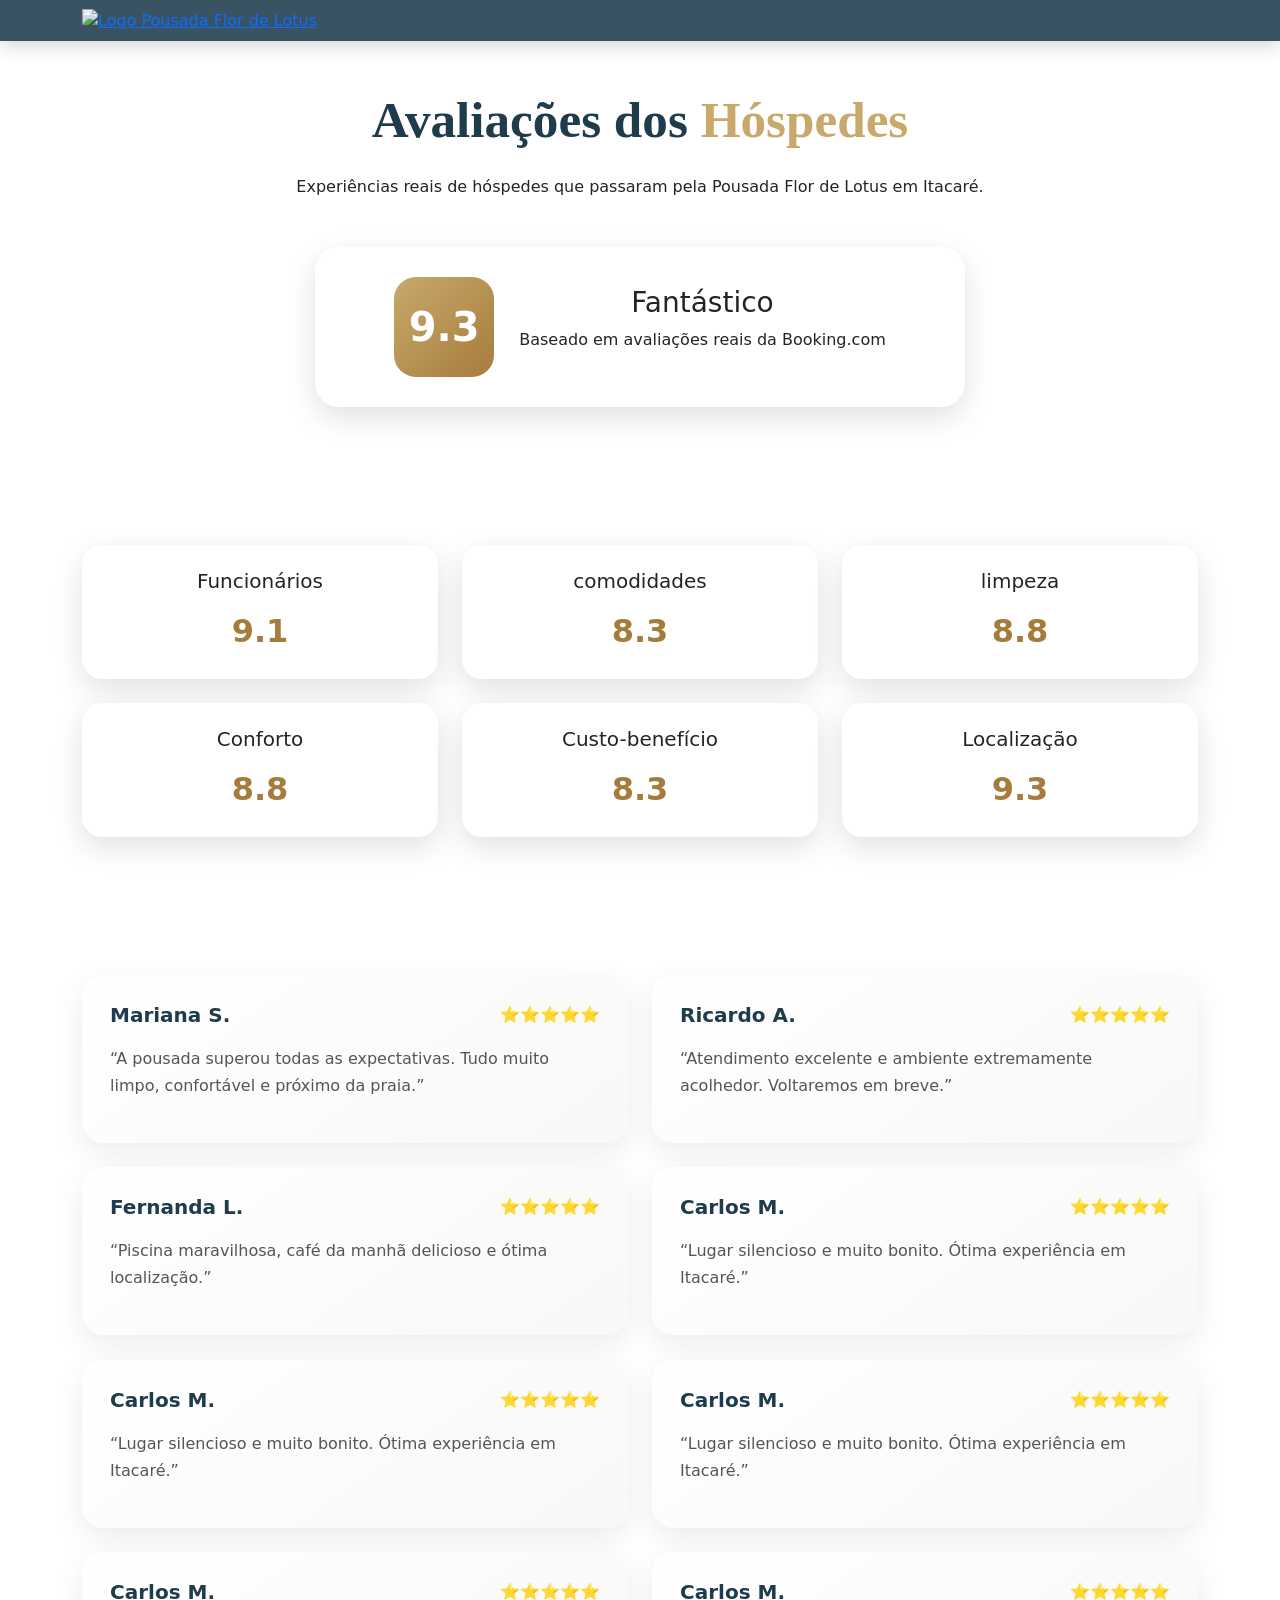
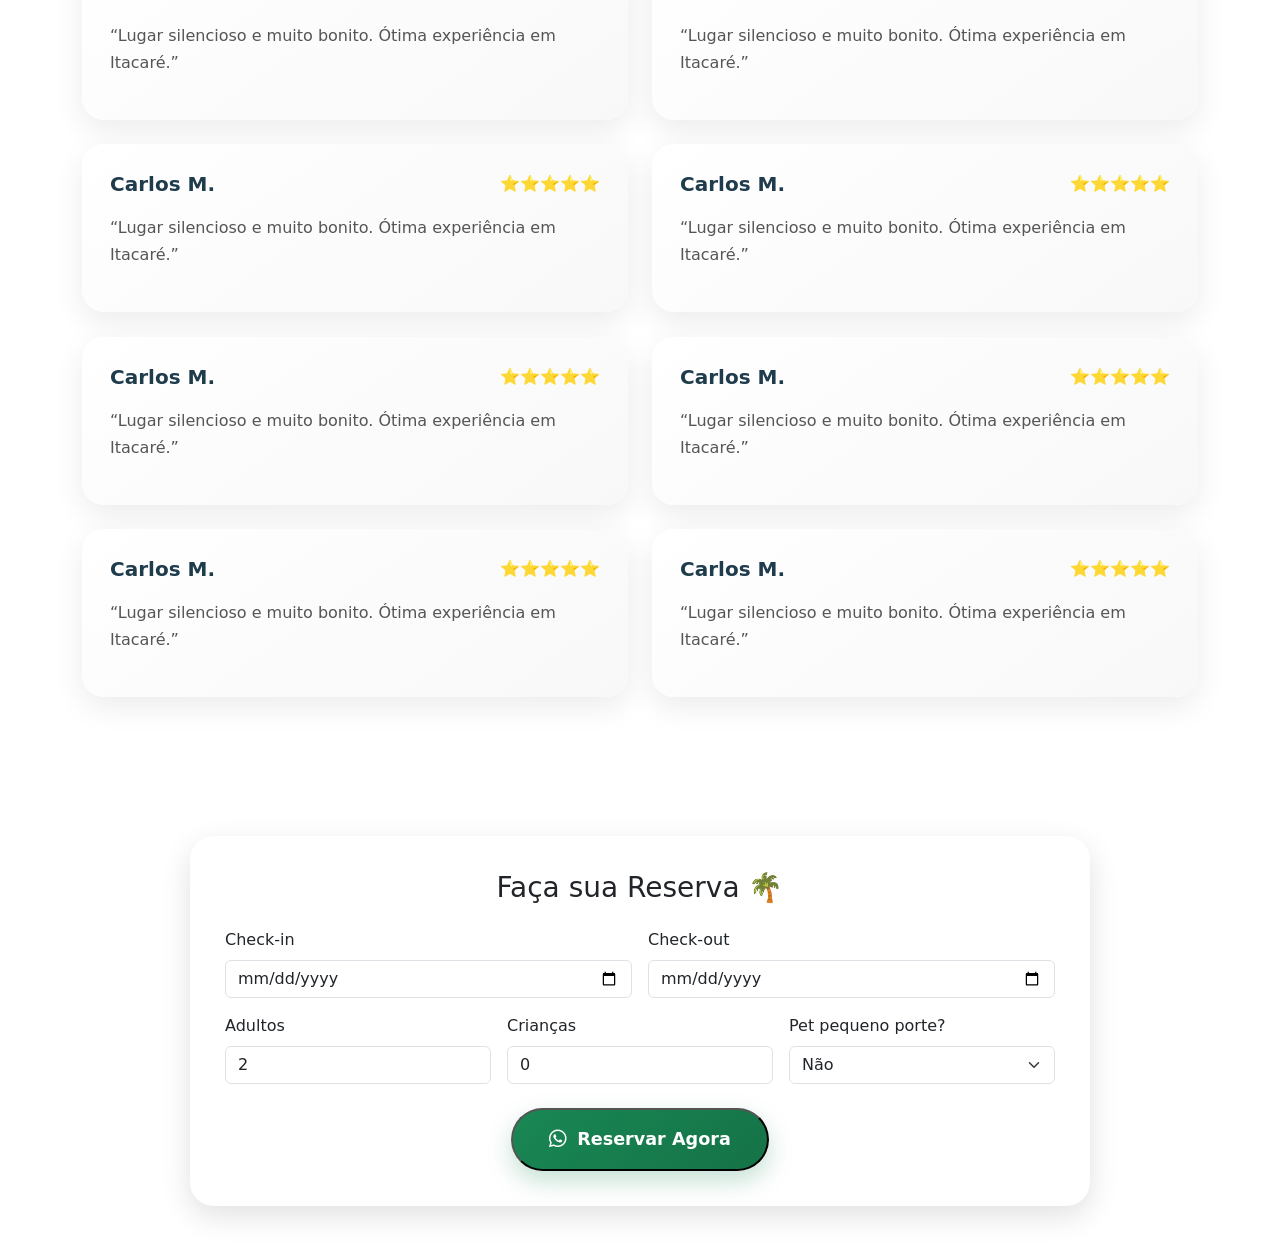
==== avaliacoes.html @ 2403afb3 "site" ====
<!DOCTYPE html>
<html lang="pt-BR">

<head>
    <meta charset="UTF-8">
    <meta name="viewport" content="width=device-width, initial-scale=1.0">

    <title>Avaliações | Pousada Flor de Lotus</title>

    <link rel="stylesheet" href="./main.css">

    <link rel="stylesheet"
        href="https://cdn.jsdelivr.net/npm/bootstrap@5.3.3/dist/css/bootstrap.min.css">

    <link rel="stylesheet"
        href="https://cdn.jsdelivr.net/npm/bootstrap-icons@1.11.3/font/bootstrap-icons.min.css">
        <link rel="icon" type="image" href="img Pousada/flordelotuslogo.png">
</head>

<body>

    <!-- HEADER -->
    <header class="navbar navbar-expand-lg sticky-top pt-2 pb-2" id="cabecalho">
        <div class="container">

            <a href="index.html">
                <img src="./img Pousada/flordelotuslogo.png"
                    alt="Logo Pousada Flor de Lotus">
            </a>

        </div>
    </header>

    <!-- HERO -->
    <section class="pt-5 pb-5">
        <div class="container text-center">

            <h1 class="section-tittle">
                Avaliações dos <span>Hóspedes</span>
            </h1>

            <p class="mb-5">
                Experiências reais de hóspedes que passaram pela
                Pousada Flor de Lotus em Itacaré.
            </p>

            <!-- NOTA GERAL -->
            <div class="nota-geral-box">

                <div class="nota-numero">
                    9.3
                </div>

                <div>
                    <h3>Fantástico</h3>
                    <p>Baseado em avaliações reais da Booking.com</p>
                </div>

            </div>

        </div>
    </section>

    <!-- NOTAS -->
    <section class="pb-5">
        <div class="container">

            <div class="row g-4">

                <div class="col-md-4">
                    <div class="nota-card">
                        <h5>Funcionários</h5>
                        <span>9.1</span>
                    </div>
                </div>

                <div class="col-md-4">
                    <div class="nota-card">
                        <h5>comodidades</h5>
                        <span>8.3</span>
                    </div>
                </div>

                <div class="col-md-4">
                    <div class="nota-card">
                        <h5>limpeza</h5>
                        <span>8.8</span>
                    </div>
                </div>

                <div class="col-md-4">
                    <div class="nota-card">
                        <h5>Conforto</h5>
                        <span>8.8</span>
                    </div>
                </div>

                <div class="col-md-4">
                    <div class="nota-card">
                        <h5>Custo-benefício</h5>
                        <span>8.3</span>
                    </div>
                </div>

                <div class="col-md-4">
                    <div class="nota-card">
                        <h5>Localização</h5>
                        <span>9.3</span>
                    </div>
                </div>

            </div>

        </div>
    </section>

    <!-- AVALIAÇÕES -->
    <section class="pb-5">
        <div class="container">

            <div class="row g-4">

                <div class="col-lg-6">
                    <div class="card-avaliacao">

                        <div class="avaliacao-topo">
                            <h5>Mariana S.</h5>
                            <span>⭐⭐⭐⭐⭐</span>
                        </div>

                        <p>
                            “A pousada superou todas as expectativas.
                            Tudo muito limpo, confortável e próximo da praia.”
                        </p>

                    </div>
                </div>

                <div class="col-lg-6">
                    <div class="card-avaliacao">

                        <div class="avaliacao-topo">
                            <h5>Ricardo A.</h5>
                            <span>⭐⭐⭐⭐⭐</span>
                        </div>

                        <p>
                            “Atendimento excelente e ambiente extremamente
                            acolhedor. Voltaremos em breve.”
                        </p>

                    </div>
                </div>

                <div class="col-lg-6">
                    <div class="card-avaliacao">

                        <div class="avaliacao-topo">
                            <h5>Fernanda L.</h5>
                            <span>⭐⭐⭐⭐⭐</span>
                        </div>

                        <p>
                            “Piscina maravilhosa, café da manhã delicioso
                            e ótima localização.”
                        </p>

                    </div>
                </div>

                <div class="col-lg-6">
                    <div class="card-avaliacao">

                        <div class="avaliacao-topo">
                            <h5>Carlos M.</h5>
                            <span>⭐⭐⭐⭐⭐</span>
                        </div>

                        <p>
                            “Lugar silencioso e muito bonito.
                            Ótima experiência em Itacaré.”
                        </p>

                    </div>
                </div>
                <div class="col-lg-6">
                    <div class="card-avaliacao">

                        <div class="avaliacao-topo">
                            <h5>Carlos M.</h5>
                            <span>⭐⭐⭐⭐⭐</span>
                        </div>

                        <p>
                            “Lugar silencioso e muito bonito.
                            Ótima experiência em Itacaré.”
                        </p>

                    </div>
                </div>
                <div class="col-lg-6">
                    <div class="card-avaliacao">

                        <div class="avaliacao-topo">
                            <h5>Carlos M.</h5>
                            <span>⭐⭐⭐⭐⭐</span>
                        </div>

                        <p>
                            “Lugar silencioso e muito bonito.
                            Ótima experiência em Itacaré.”
                        </p>

                    </div>
                </div>
                <div class="col-lg-6">
                    <div class="card-avaliacao">

                        <div class="avaliacao-topo">
                            <h5>Carlos M.</h5>
                            <span>⭐⭐⭐⭐⭐</span>
                        </div>

                        <p>
                            “Lugar silencioso e muito bonito.
                            Ótima experiência em Itacaré.”
                        </p>

                    </div>
                </div>
                <div class="col-lg-6">
                    <div class="card-avaliacao">

                        <div class="avaliacao-topo">
                            <h5>Carlos M.</h5>
                            <span>⭐⭐⭐⭐⭐</span>
                        </div>

                        <p>
                            “Lugar silencioso e muito bonito.
                            Ótima experiência em Itacaré.”
                        </p>

                    </div>
                </div>
                <div class="col-lg-6">
                    <div class="card-avaliacao">

                        <div class="avaliacao-topo">
                            <h5>Carlos M.</h5>
                            <span>⭐⭐⭐⭐⭐</span>
                        </div>

                        <p>
                            “Lugar silencioso e muito bonito.
                            Ótima experiência em Itacaré.”
                        </p>

                    </div>
                </div>
                <div class="col-lg-6">
                    <div class="card-avaliacao">

                        <div class="avaliacao-topo">
                            <h5>Carlos M.</h5>
                            <span>⭐⭐⭐⭐⭐</span>
                        </div>

                        <p>
                            “Lugar silencioso e muito bonito.
                            Ótima experiência em Itacaré.”
                        </p>

                    </div>
                </div>
                <div class="col-lg-6">
                    <div class="card-avaliacao">

                        <div class="avaliacao-topo">
                            <h5>Carlos M.</h5>
                            <span>⭐⭐⭐⭐⭐</span>
                        </div>

                        <p>
                            “Lugar silencioso e muito bonito.
                            Ótima experiência em Itacaré.”
                        </p>

                    </div>
                </div>
                <div class="col-lg-6">
                    <div class="card-avaliacao">

                        <div class="avaliacao-topo">
                            <h5>Carlos M.</h5>
                            <span>⭐⭐⭐⭐⭐</span>
                        </div>

                        <p>
                            “Lugar silencioso e muito bonito.
                            Ótima experiência em Itacaré.”
                        </p>

                    </div>
                </div>
                <div class="col-lg-6">
                    <div class="card-avaliacao">

                        <div class="avaliacao-topo">
                            <h5>Carlos M.</h5>
                            <span>⭐⭐⭐⭐⭐</span>
                        </div>

                        <p>
                            “Lugar silencioso e muito bonito.
                            Ótima experiência em Itacaré.”
                        </p>

                    </div>
                </div>
                <div class="col-lg-6">
                    <div class="card-avaliacao">

                        <div class="avaliacao-topo">
                            <h5>Carlos M.</h5>
                            <span>⭐⭐⭐⭐⭐</span>
                        </div>

                        <p>
                            “Lugar silencioso e muito bonito.
                            Ótima experiência em Itacaré.”
                        </p>

                    </div>
                </div>

            </div>

        </div>
    </section>
    <!-- RESERVA FINAL -->
<section class="pb-5">
    <div class="container">

        <div class="box-reserva-final">

            <h3 class="text-center mb-4">
                Faça sua Reserva 🌴
            </h3>

            <div class="row g-3">

                <!-- CHECK-IN -->
                <div class="col-md-6">
                    <label class="form-label">
                        Check-in
                    </label>

                    <input type="date"
                        id="checkin-final"
                        class="form-control">
                </div>

                <!-- CHECK-OUT -->
                <div class="col-md-6">
                    <label class="form-label">
                        Check-out
                    </label>

                    <input type="date"
                        id="checkout-final"
                        class="form-control">
                </div>

                <!-- ADULTOS -->
                <div class="col-md-4">
                    <label class="form-label">
                        Adultos
                    </label>

                    <input type="number"
                        id="adultos-final"
                        class="form-control"
                        min="1"
                        value="2">
                </div>

                <!-- CRIANÇAS -->
                <div class="col-md-4">
                    <label class="form-label">
                        Crianças
                    </label>

                    <input type="number"
                        id="criancas-final"
                        class="form-control"
                        min="0"
                        value="0">
                </div>

                <!-- PET -->
                <div class="col-md-4">
                    <label class="form-label">
                        Pet pequeno porte?
                    </label>

                    <select id="pet-final" class="form-select">
                        <option value="Não">Não</option>
                        <option value="Sim">Sim</option>
                    </select>
                </div>

            </div>

            <!-- BOTÃO -->
            <div class="text-center mt-4">

                <button
                    class="btn-reserva-final"
                    onclick="enviarReservaFinal()">

                    <i class="bi bi-whatsapp"></i>
                    Reservar Agora

                </button>

            </div>

        </div>

    </div>
</section>
<script src="https://cdn.jsdelivr.net/npm/bootstrap@5.3.3/dist/js/bootstrap.bundle.min.js"></script>

<script src="./main.js"></script>
</body>
</html>
---- main.css ----
:root{
    --verde-oliva: #6B8E6B;
    --areia: #FAF8F3;
    --bege: #F5EBDD;
    --dourado: #C8A96B;
    --dourado-escuro: #A67C3D;
    --azul-profundo: #1F3C4D;
    --azul-medio: #2E5B6E;
    --branco: #ffffff;
    --sombra: 0 10px 30px rgba(0,0,0,0.12);
}

html, body{
    margin: 0;
    padding: 0;
}

html {
    scroll-behavior: smooth;
}

body{
    font-family: 'Poppins', sans-serif;
    background-color: var(--areia);
    color: var(--azul-profundo);
    line-height: 1.7;
}

/* HEADER */
#cabecalho{
    background: rgba(31,60,77,0.88);
    backdrop-filter: blur(14px);
    box-shadow: 0 4px 20px rgba(0,0,0,0.18);
    padding-top: 10px;
    padding-bottom: 10px;
}

#sobre-a-pousada {
    scroll-margin-top: 90px;
}

header img{
    width: 220px;
    object-fit: contain;
    transition: transform 0.3s ease;
}

header img:hover{
    transform: scale(1.03);
}

.navbar-toggler{
    background-color: rgba(255,255,255,0.85);
    border: none;
}

#cabecalho .nav .nav-link{
    color: var(--branco);
    font-weight: 500;
    border-radius: 30px;
    padding: 10px 18px;
    transition: all 0.3s ease;
}

#cabecalho .nav .nav-link:hover{
    color: var(--dourado);
    background: rgba(255,255,255,0.08);
}

#cabecalho .nav .nav-link.active{
    background: var(--dourado);
    color: var(--azul-profundo);
}

/* HERO */
#carousel{
    max-width: 92%;
    margin: 0 auto;
    border-radius: 24px;
    overflow: hidden;
    box-shadow: 0 20px 45px rgba(0,0,0,0.18);
    border: 6px solid rgba(255,255,255,0.45);
}

.img-custom{
    width: 100%;
    height: 78vh;
    object-fit: cover;
    filter: brightness(0.72);
}

.carousel-item{
    position: relative;
}

.hero-overlay{
    position: absolute;
    inset: 0;
    display: flex;
    align-items: center;
    justify-content: center;
    text-align: center;
    padding: 20px;
}

.hero-content{
    max-width: 850px;
    color: white;
    animation: fadeUp 1.2s ease;
}

.hero-content h1{
    font-family: 'Playfair Display', serif;
    font-size: clamp(3rem, 6vw, 5.5rem);
    font-weight: 700;
    margin-bottom: 20px;
    text-shadow: 0 4px 18px rgba(0,0,0,0.35);
}

.hero-content p{
    font-size: clamp(1rem, 2vw, 1.4rem);
    margin-bottom: 28px;
}

.btn-luxo{
    background: linear-gradient(135deg, var(--dourado), var(--dourado-escuro));
    color: white;
    padding: 14px 34px;
    border-radius: 40px;
    text-decoration: none;
    font-weight: 600;
    box-shadow: var(--sombra);
    transition: all 0.3s ease;
}

.btn-luxo:hover{
    transform: translateY(-3px);
    color: white;
}

.foto-sobre-pousada{
    width: 100%;
    height: 520px;
    object-fit: cover;
    display: block;
    margin: 0 auto;
    border-radius: 22px;
    padding: 6px;

    background: linear-gradient(
        135deg,
        rgba(255,255,255,0.9),
        rgba(200,169,107,0.45)
    );

    box-shadow: 0 18px 38px rgba(0,0,0,0.16);
    border: 1px solid rgba(200,169,107,0.35);
}

/* DESKTOP */
@media (min-width: 1200px){

    .foto-sobre-pousada{
        max-width: 620px;
        height: 480px;
    }

}

/* MOBILE */
@media (max-width: 767px){

    .foto-sobre-pousada{
        max-width: 92%;
        height: 220px;
        border-radius: 18px;
        padding: 5px;
        margin-bottom: 24px;
    }
}

/* TÍTULOS */
.section-tittle{
    font-family: 'Playfair Display', serif;
    font-size: clamp(2.2rem, 4vw, 3.5rem);
    font-weight: 600;
    color: var(--azul-profundo);
    margin-bottom: 25px;
}

.section-tittle span{
    color: var(--dourado);
}

.text-colored{
    color: var(--azul-profundo);
    font-weight: 600;
}

/* SEÇÕES */
section{
    padding-top: 90px;
    padding-bottom: 90px;
}

#sobre-a-pousada{
    padding-top: 12px !important;
    background:
        linear-gradient(rgba(250,248,243,0.72), rgba(245,235,221,0.82)),
        url('./img Pousada/interiorpousada.jpg');
    background-size: cover;
    background-position: center;
    background-attachment: fixed;
}

#sobre-a-pousada,
#praias{
    background: linear-gradient(180deg, #f8f4eb, #fdfbf7);
}

#quartos,
#area-de-lazer{
    background: var(--bege);
}

/* IMAGENS */
img{
    transition: all 0.4s ease;
}

img:hover{
    transform: scale(1.02);
}

.quarto-img-desktop{
    width: 100%;
    max-width: 340px;
    height: 340px;
    object-fit: cover;
    border-radius: 22px;
    box-shadow: var(--sombra);
}

.quarto-mobile-img{
    width: 100%;
    height: 240px;
    object-fit: cover;
    border-radius: 22px;
    box-shadow: 0 10px 24px rgba(0,0,0,0.12);
}

/* RESERVA */
.reserva-box{
    background: rgba(255,255,255,0.72);
    backdrop-filter: blur(10px);
    padding: 22px;
    border-radius: 20px;
    box-shadow: var(--sombra);
    border: 1px solid rgba(200,169,107,0.25);
}

.form-control{
    border-radius: 14px;
    padding: 12px;
    border: 1px solid rgba(31,60,77,0.15);
}

.form-control:focus{
    border-color: var(--dourado);
    box-shadow: 0 0 10px rgba(200,169,107,0.25);
}

.btn-reservar{
    background: linear-gradient(135deg, var(--dourado), var(--dourado-escuro));
    border: none;
    color: white;
    font-weight: 600;
    border-radius: 30px;
    padding: 12px 24px;
    transition: all 0.3s ease;
}

.btn-reservar:hover,
#fale-conosco button:hover{
    transform: translateY(-2px);
}

/* PRAIAS */
.nav-praias .nav-link{
    border-radius: 14px;
    margin-bottom: 8px;
    transition: all 0.3s ease;
}

.nav-praias .nav-link.active{
    background: linear-gradient(135deg, var(--dourado), var(--dourado-escuro));
    color: white;
}

.nav-praias .nav-link:hover{
    background: rgba(200,169,107,0.12);
}

.col-md-3 img{
    width: 100%;
    border-radius: 18px;
    box-shadow: var(--sombra);
}

/* DROPDOWN PRAIAS */
.praias-dropdown-box{
    background: white;
    padding: 18px;
    border-radius: 18px;
    box-shadow: var(--sombra);
    border: 1px solid rgba(200,169,107,0.35);
}

.praias-dropdown{
    border-radius: 14px;
    padding: 12px;
    border: 1px solid var(--dourado);
}

/* SOCIAL */
.social-links li{
    list-style: none;
    display: inline-block;
    margin-right: 12px;
}

.social-links a{
    text-decoration: none;
    font-size: 2rem;
    color: var(--azul-profundo);
    transition: all 0.3s ease;
}

.social-links a:hover{
    color: var(--dourado);
}

/* FOOTER */
footer{
    text-align: center;
    background: var(--azul-profundo);
    color: white;
    padding: 30px 15px;
    font-size: 0.95rem;
    letter-spacing: 0.5px;
}

/* MOBILE */
@media (max-width: 991px){

    .img-custom{
        height: 75vh;
    }

    header img{
        width: 170px;
    }

    .hero-content h1{
        font-size: 2.5rem;
    }

    .hero-content p{
        font-size: 1rem;
    }

    .carousel-item img{
        height: 75vh;
    }
}

@media (max-width: 767px){

    section{
        padding-top: 70px;
        padding-bottom: 70px;
    }

    .carousel-item img{
        height: 65vh;
    }

    .reserva-box{
        padding: 16px;
    }

    #praias .tab-pane .col-md-3{
        padding: 6px;
        margin-bottom: 14px;
    }

    #praias .voltar-menu-praias{
        width: 100%;
        border-radius: 30px;
    }
}

/* ANIMAÇÃO */
@keyframes fadeUp{
    from{
        opacity: 0;
        transform: translateY(30px);
    }
    to{
        opacity: 1;
        transform: translateY(0);
    }
}

/* AJUSTE DESKTOP - PRAIAS */
@media (min-width: 992px){

    #praias .tab-content{
        padding-top: 70px;
    }

}

.carousel-quarto-desktop {
    position: relative;
    overflow: hidden;
    border-radius: 20px;
}

.quarto-img-desktop {
    width: 100%;
    height: 420px;
    object-fit: cover;
    display: block;
    border-radius: 20px;
}

.carousel-quarto-desktop .carousel-control-prev,
.carousel-quarto-desktop .carousel-control-next {
    width: 50px;
    top: 50%;
    transform: translateY(-50%);
}

.carousel-quarto-desktop .carousel-control-prev {
    left: 10px;
}

.carousel-quarto-desktop .carousel-control-next {
    right: 80px;
}

.mapa-container {
    display: flex;
    justify-content: center;
}

.mapa-container iframe {
    border-radius: 20px;
    box-shadow: 0 4px 20px rgba(0,0,0,0.15);
}

@media (max-width: 768px) {
    .mapa-container iframe {
        height: 300px;
    }
}

#fale-conosco .btn-enviar:hover {
    background-color: #198754 !important;
    border-color: #198754 !important;
    color: white !important;
    cursor: pointer;
}
#fale-conosco .btn-enviar {
    background-color: #157347;
    color: white;
    border: none;
    transition: 0.3s;
}

/* AVALIAÇÕES */
#avaliacoes{
    background: linear-gradient(180deg, #fdfbf7, #f5ebdd);
}

.card-avaliacao{
    background: white;
    padding: 28px;
    border-radius: 22px;
    box-shadow: 0 10px 30px rgba(0,0,0,0.08);
    transition: 0.3s ease;
    height: 100%;
}

.card-avaliacao:hover{
    transform: translateY(-6px);
}

.avaliacao-topo{
    display: flex;
    justify-content: space-between;
    align-items: center;
    margin-bottom: 18px;
}

.avaliacao-topo h5{
    margin: 0;
    font-weight: 600;
    color: var(--azul-profundo);
}

.card-avaliacao p{
    color: #555;
    line-height: 1.7;
}

.card-avaliacao small{
    color: var(--dourado-escuro);
    font-weight: 600;
}

.btn-avaliacoes{
    display: inline-block;
    padding: 14px 30px;
    border-radius: 30px;
    background: linear-gradient(
        135deg,
        var(--dourado),
        var(--dourado-escuro)
    );

    color: white;
    text-decoration: none;
    font-weight: 600;
    transition: 0.3s ease;
}

.btn-avaliacoes:hover{
    transform: translateY(-3px);
    color: white;
}

/* PÁGINA DE AVALIAÇÕES */

.nota-geral-box{
    background: white;
    border-radius: 24px;
    padding: 30px;
    display: flex;
    align-items: center;
    justify-content: center;
    gap: 25px;
    box-shadow: var(--sombra);
    max-width: 650px;
    margin: 0 auto;
}

.nota-numero{
    width: 100px;
    height: 100px;
    border-radius: 22px;

    background: linear-gradient(
        135deg,
        var(--dourado),
        var(--dourado-escuro)
    );

    color: white;

    display: flex;
    align-items: center;
    justify-content: center;

    font-size: 2.5rem;
    font-weight: bold;
}

.nota-card{
    background: white;
    border-radius: 20px;
    padding: 24px;
    text-align: center;
    box-shadow: var(--sombra);
}

.nota-card h5{
    margin-bottom: 14px;
}

.nota-card span{
    font-size: 2rem;
    font-weight: bold;
    color: var(--dourado-escuro);
}

/* BOTÃO FINAL RESERVA */

.btn-reserva-final{
    display: inline-flex;
    align-items: center;
    gap: 10px;

    padding: 16px 36px;

    border-radius: 40px;

    background: linear-gradient(
        135deg,
        #198754,
        #157347
    );

    color: white;
    text-decoration: none;

    font-size: 1.1rem;
    font-weight: 600;

    box-shadow: 0 10px 24px rgba(25,135,84,0.25);

    transition: 0.3s ease;
}

/* BOX RESERVA FINAL */

.box-reserva-final{
    background: white;
    padding: 35px;
    border-radius: 24px;
    box-shadow: var(--sombra);
    max-width: 900px;
    margin: 0 auto;
}

/* =========================
    CARD AVALIAÇÕES PREMIUM INTERATIVO DESKTOP
   ========================= */

.card-avaliacao {
    position: relative;
    overflow: hidden;
    border-radius: 22px;
    transition: transform 0.18s ease, box-shadow 0.25s ease;
    transform-style: preserve-3d;
    will-change: transform;
    background: linear-gradient(145deg, #ffffff, #f8f8f8);
    cursor: pointer;
}

/* brilho/fundo seguindo mouse */
.card-avaliacao::before {
    content: "";
    position: absolute;
    inset: 0;
    background:
        radial-gradient(
            circle at var(--mouse-x, 50%) var(--mouse-y, 50%),
            rgba(212, 175, 55, 0.22),
            rgba(212, 175, 55, 0.08) 18%,
            transparent 42%
        );
    opacity: 0;
    transition: opacity 0.25s ease;
    pointer-events: none;
    z-index: 1;
}

/* camada de brilho extra */
.card-avaliacao::after {
    content: "";
    position: absolute;
    inset: 0;
    background:
        linear-gradient(
            115deg,
            transparent 20%,
            rgba(255,255,255,0.35),
            transparent 80%
        );
    transform: translateX(-120%);
    transition: transform 0.6s ease;
    pointer-events: none;
    z-index: 2;
}

/* conteúdo acima do brilho */
.card-avaliacao > * {
    position: relative;
    z-index: 3;
}

/* desktop hover */
@media (min-width: 992px) {
    .card-avaliacao:hover {
        box-shadow:
            0 18px 35px rgba(0,0,0,0.14),
            0 8px 18px rgba(212,175,55,0.18);
    }

    .card-avaliacao:hover::before {
        opacity: 1;
    }

    .card-avaliacao:hover::after {
        transform: translateX(120%);
    }
}

/* mobile/tablet sem efeito pesado */
@media (max-width: 991px) {
    .card-avaliacao {
        transform: none !important;
    }
}

/* =========================
    MOBILE - EFEITO NOTIFICAÇÃO SUBINDO
   ========================= */

@media (max-width: 991px) {

    .card-avaliacao {
        opacity: 0;
        transform: translateY(80px) scale(0.92);
        filter: blur(8px);
        transition:
            opacity 0.65s ease,
            transform 0.65s cubic-bezier(0.22, 1, 0.36, 1),
            filter 0.65s ease,
            box-shadow 0.4s ease;
    }

    /* estado visível */
    .card-avaliacao.show-card {
        opacity: 1;
        transform: translateY(0) scale(1);
        filter: blur(0);
        box-shadow:
            0 10px 25px rgba(0,0,0,0.12),
            0 4px 12px rgba(0,0,0,0.08);
    }

    /* visual estilo notificação */
    .card-avaliacao {
        border-radius: 18px;
        background: linear-gradient(
            135deg,
            rgba(255,255,255,0.96),
            rgba(248,248,248,0.98)
        );
        backdrop-filter: blur(10px);
        -webkit-backdrop-filter: blur(10px);
        border: 1px solid rgba(255,255,255,0.55);
    }

    /* efeito pulse curto quando aparece */
    .card-avaliacao.show-card::after {
        content: "";
        position: absolute;
        inset: 0;
        border-radius: inherit;
        pointer-events: none;
        animation: notificationGlow 0.8s ease;
        background:
            radial-gradient(
                circle at top right,
                rgba(212,175,55,0.18),
                transparent 45%
            );
    }

    @keyframes notificationGlow {
        0% {
            opacity: 0;
            transform: scale(0.96);
        }
        40% {
            opacity: 1;
        }
        100% {
            opacity: 0;
            transform: scale(1.02);
        }
    }

    /* atraso progressivo estilo várias notificações */
    .card-avaliacao:nth-child(1) { transition-delay: 0.05s; }
    .card-avaliacao:nth-child(2) { transition-delay: 0.12s; }
    .card-avaliacao:nth-child(3) { transition-delay: 0.18s; }
    .card-avaliacao:nth-child(4) { transition-delay: 0.24s; }
    .card-avaliacao:nth-child(5) { transition-delay: 0.30s; }
    .card-avaliacao:nth-child(6) { transition-delay: 0.36s; }

}
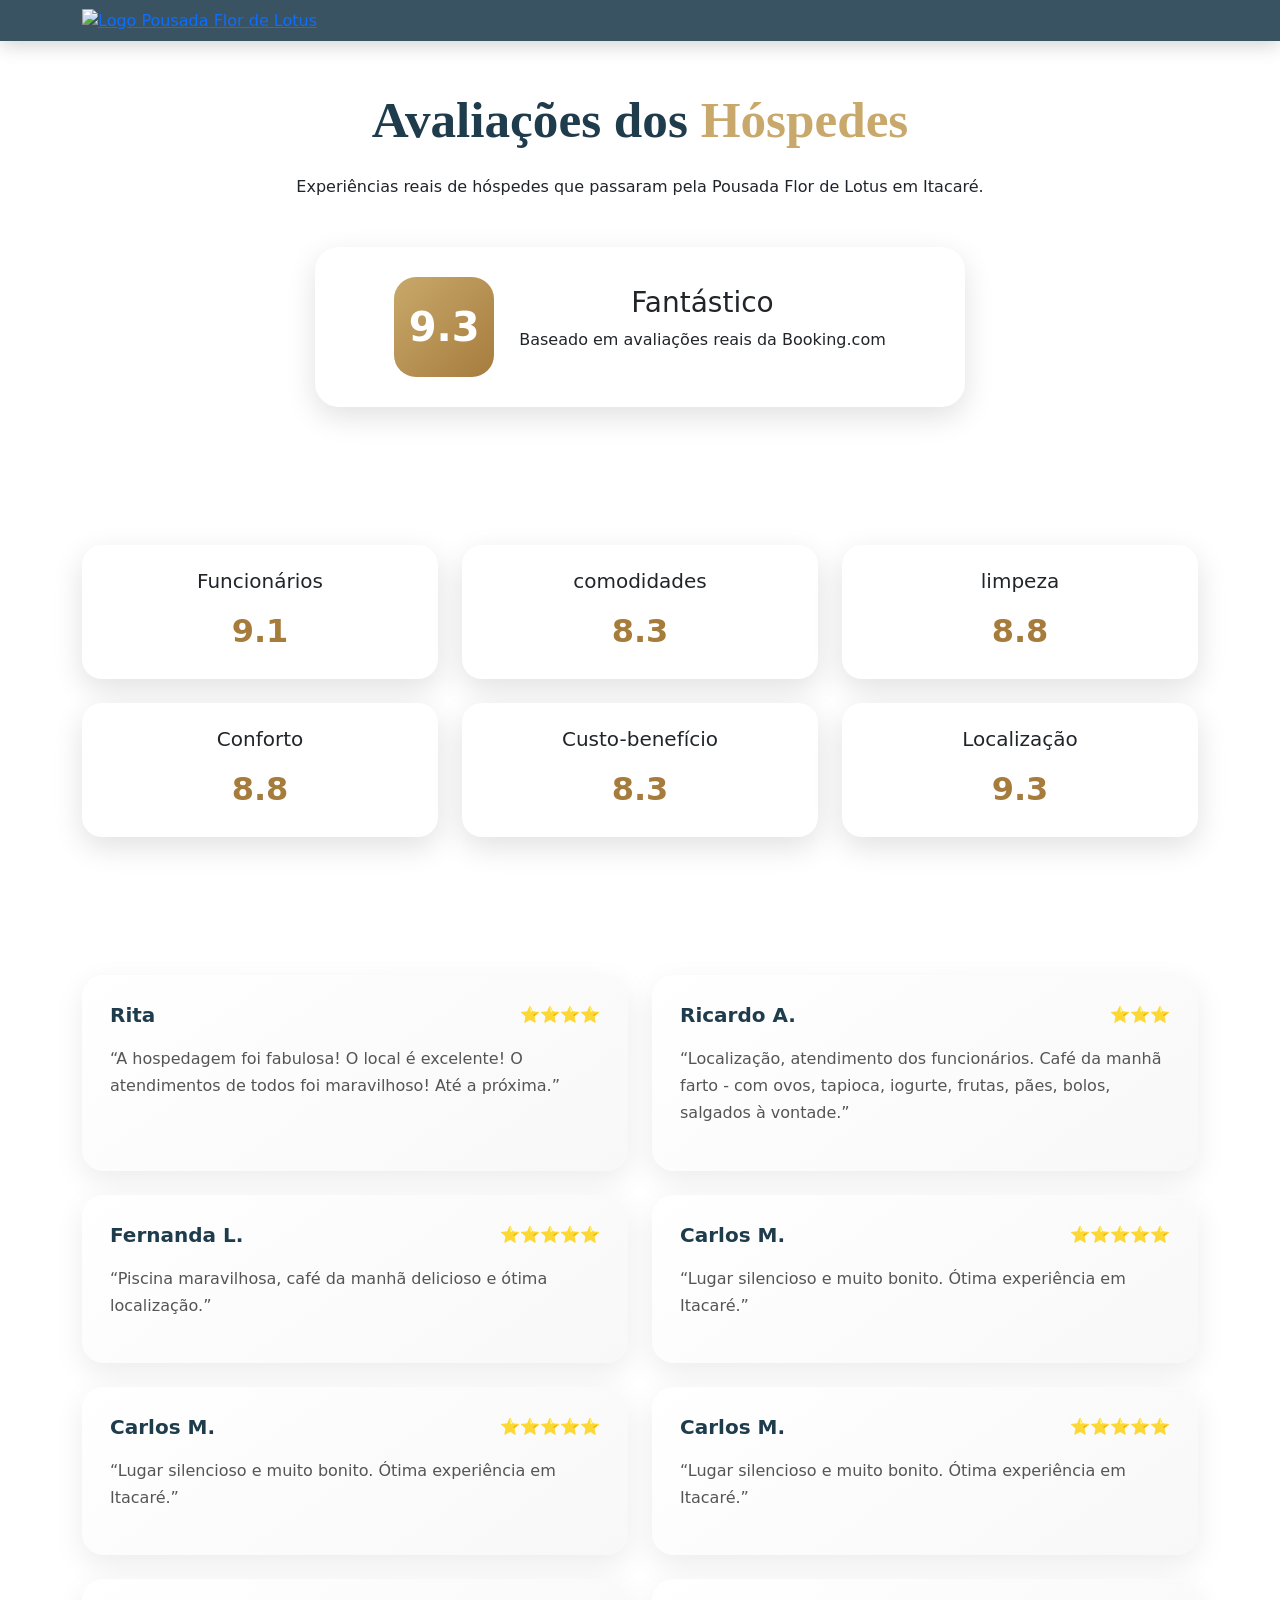
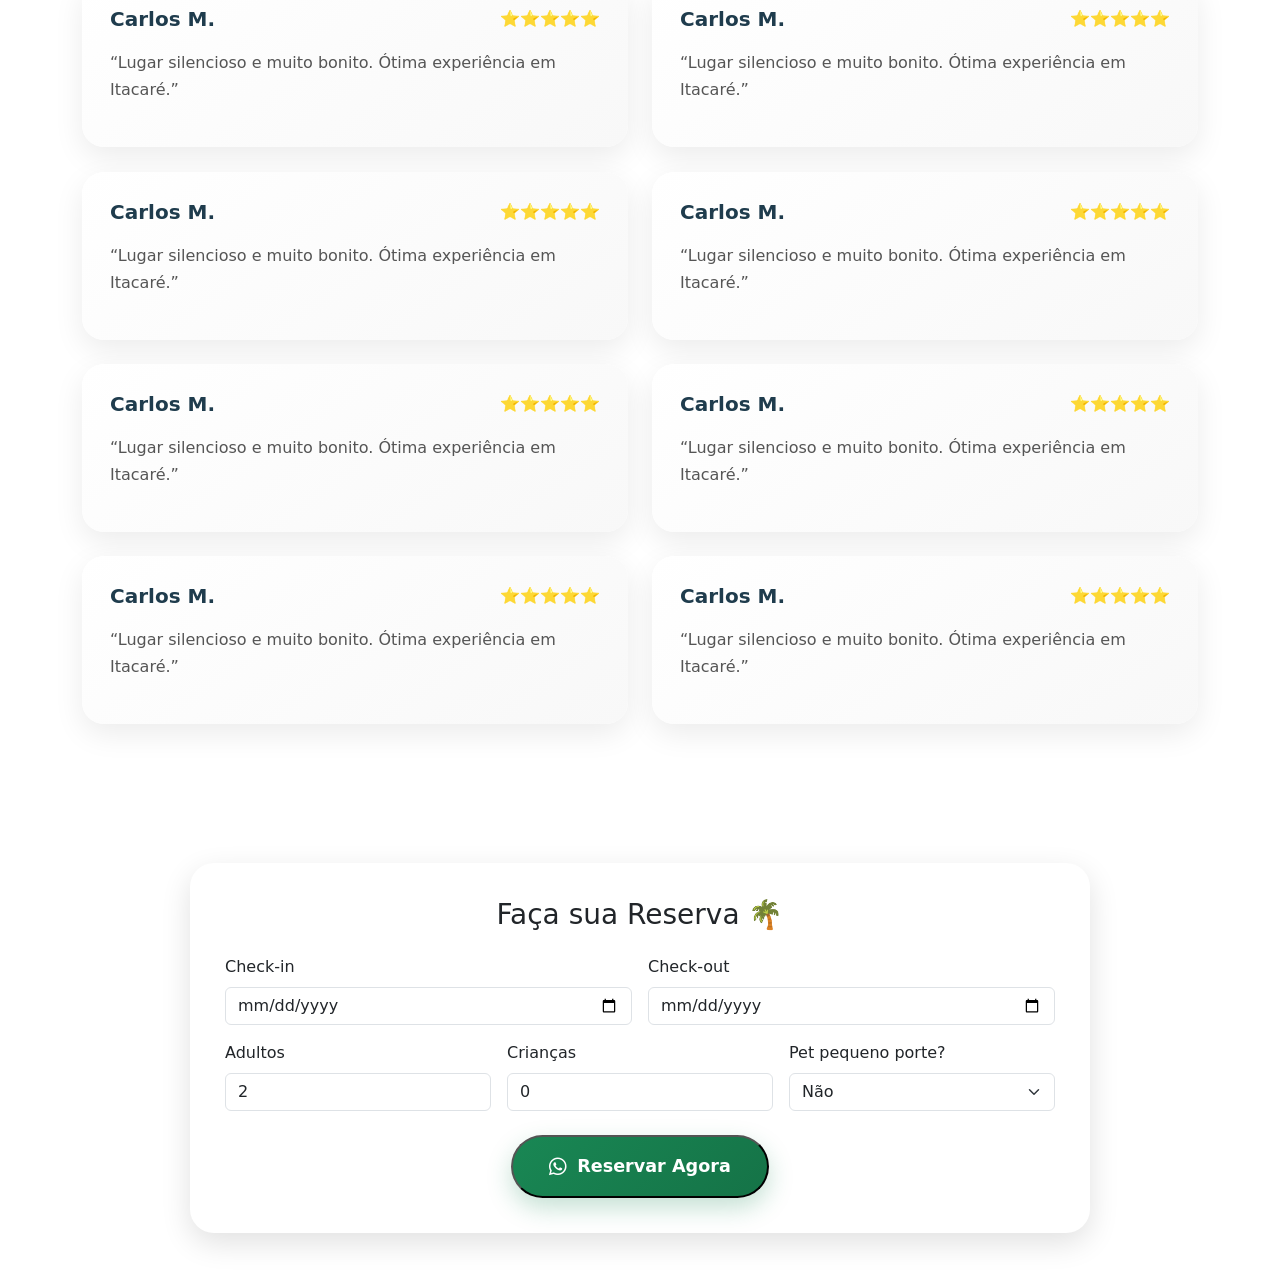
==== commit 1a9fe712: "site" ====
--- a/avaliacoes.html
+++ b/avaliacoes.html
@@ -9,12 +9,10 @@
 
     <link rel="stylesheet" href="./main.css">
 
-    <link rel="stylesheet"
-        href="https://cdn.jsdelivr.net/npm/bootstrap@5.3.3/dist/css/bootstrap.min.css">
-
-    <link rel="stylesheet"
-        href="https://cdn.jsdelivr.net/npm/bootstrap-icons@1.11.3/font/bootstrap-icons.min.css">
-        <link rel="icon" type="image" href="img Pousada/flordelotuslogo.png">
+    <link rel="stylesheet" href="https://cdn.jsdelivr.net/npm/bootstrap@5.3.3/dist/css/bootstrap.min.css">
+
+    <link rel="stylesheet" href="https://cdn.jsdelivr.net/npm/bootstrap-icons@1.11.3/font/bootstrap-icons.min.css">
+    <link rel="icon" type="image" href="img Pousada/flordelotuslogo.png">
 </head>
 
 <body>
@@ -24,8 +22,7 @@
         <div class="container">
 
             <a href="index.html">
-                <img src="./img Pousada/flordelotuslogo.png"
-                    alt="Logo Pousada Flor de Lotus">
+                <img src="./img Pousada/flordelotuslogo.png" alt="Logo Pousada Flor de Lotus">
             </a>
 
         </div>
@@ -124,13 +121,13 @@
                     <div class="card-avaliacao">
 
                         <div class="avaliacao-topo">
-                            <h5>Mariana S.</h5>
-                            <span>⭐⭐⭐⭐⭐</span>
-                        </div>
-
-                        <p>
-                            “A pousada superou todas as expectativas.
-                            Tudo muito limpo, confortável e próximo da praia.”
+                            <h5>Rita</h5>
+                            <span>⭐⭐⭐⭐</span>
+                        </div>
+
+                        <p>
+                            “A hospedagem foi fabulosa! O local é excelente! O atendimentos de todos foi maravilhoso!
+                            Até a próxima.”
                         </p>
 
                     </div>
@@ -141,12 +138,12 @@
 
                         <div class="avaliacao-topo">
                             <h5>Ricardo A.</h5>
-                            <span>⭐⭐⭐⭐⭐</span>
-                        </div>
-
-                        <p>
-                            “Atendimento excelente e ambiente extremamente
-                            acolhedor. Voltaremos em breve.”
+                            <span>⭐⭐⭐</span>
+                        </div>
+
+                        <p>
+                            “Localização, atendimento dos funcionários.
+                            Café da manhã farto - com ovos, tapioca, iogurte, frutas, pães, bolos, salgados à vontade.”
                         </p>
 
                     </div>
@@ -339,99 +336,86 @@
         </div>
     </section>
     <!-- RESERVA FINAL -->
-<section class="pb-5">
-    <div class="container">
-
-        <div class="box-reserva-final">
-
-            <h3 class="text-center mb-4">
-                Faça sua Reserva 🌴
-            </h3>
-
-            <div class="row g-3">
-
-                <!-- CHECK-IN -->
-                <div class="col-md-6">
-                    <label class="form-label">
-                        Check-in
-                    </label>
-
-                    <input type="date"
-                        id="checkin-final"
-                        class="form-control">
-                </div>
-
-                <!-- CHECK-OUT -->
-                <div class="col-md-6">
-                    <label class="form-label">
-                        Check-out
-                    </label>
-
-                    <input type="date"
-                        id="checkout-final"
-                        class="form-control">
-                </div>
-
-                <!-- ADULTOS -->
-                <div class="col-md-4">
-                    <label class="form-label">
-                        Adultos
-                    </label>
-
-                    <input type="number"
-                        id="adultos-final"
-                        class="form-control"
-                        min="1"
-                        value="2">
-                </div>
-
-                <!-- CRIANÇAS -->
-                <div class="col-md-4">
-                    <label class="form-label">
-                        Crianças
-                    </label>
-
-                    <input type="number"
-                        id="criancas-final"
-                        class="form-control"
-                        min="0"
-                        value="0">
-                </div>
-
-                <!-- PET -->
-                <div class="col-md-4">
-                    <label class="form-label">
-                        Pet pequeno porte?
-                    </label>
-
-                    <select id="pet-final" class="form-select">
-                        <option value="Não">Não</option>
-                        <option value="Sim">Sim</option>
-                    </select>
+    <section class="pb-5">
+        <div class="container">
+
+            <div class="box-reserva-final">
+
+                <h3 class="text-center mb-4">
+                    Faça sua Reserva 🌴
+                </h3>
+
+                <div class="row g-3">
+
+                    <!-- CHECK-IN -->
+                    <div class="col-md-6">
+                        <label class="form-label">
+                            Check-in
+                        </label>
+
+                        <input type="date" id="checkin-final" class="form-control">
+                    </div>
+
+                    <!-- CHECK-OUT -->
+                    <div class="col-md-6">
+                        <label class="form-label">
+                            Check-out
+                        </label>
+
+                        <input type="date" id="checkout-final" class="form-control">
+                    </div>
+
+                    <!-- ADULTOS -->
+                    <div class="col-md-4">
+                        <label class="form-label">
+                            Adultos
+                        </label>
+
+                        <input type="number" id="adultos-final" class="form-control" min="1" value="2">
+                    </div>
+
+                    <!-- CRIANÇAS -->
+                    <div class="col-md-4">
+                        <label class="form-label">
+                            Crianças
+                        </label>
+
+                        <input type="number" id="criancas-final" class="form-control" min="0" value="0">
+                    </div>
+
+                    <!-- PET -->
+                    <div class="col-md-4">
+                        <label class="form-label">
+                            Pet pequeno porte?
+                        </label>
+
+                        <select id="pet-final" class="form-select">
+                            <option value="Não">Não</option>
+                            <option value="Sim">Sim</option>
+                        </select>
+                    </div>
+
+                </div>
+
+                <!-- BOTÃO -->
+                <div class="text-center mt-4">
+
+                    <button class="btn-reserva-final" onclick="enviarReservaFinal()">
+
+                        <i class="bi bi-whatsapp"></i>
+                        Reservar Agora
+
+                    </button>
+
                 </div>
 
             </div>
 
-            <!-- BOTÃO -->
-            <div class="text-center mt-4">
-
-                <button
-                    class="btn-reserva-final"
-                    onclick="enviarReservaFinal()">
-
-                    <i class="bi bi-whatsapp"></i>
-                    Reservar Agora
-
-                </button>
-
-            </div>
-
         </div>
-
-    </div>
-</section>
-<script src="https://cdn.jsdelivr.net/npm/bootstrap@5.3.3/dist/js/bootstrap.bundle.min.js"></script>
-
-<script src="./main.js"></script>
+    </section>
+    <script src="https://cdn.jsdelivr.net/npm/bootstrap@5.3.3/dist/js/bootstrap.bundle.min.js"></script>
+
+    <script src="./main.js"></script>
 </body>
+
 </html>
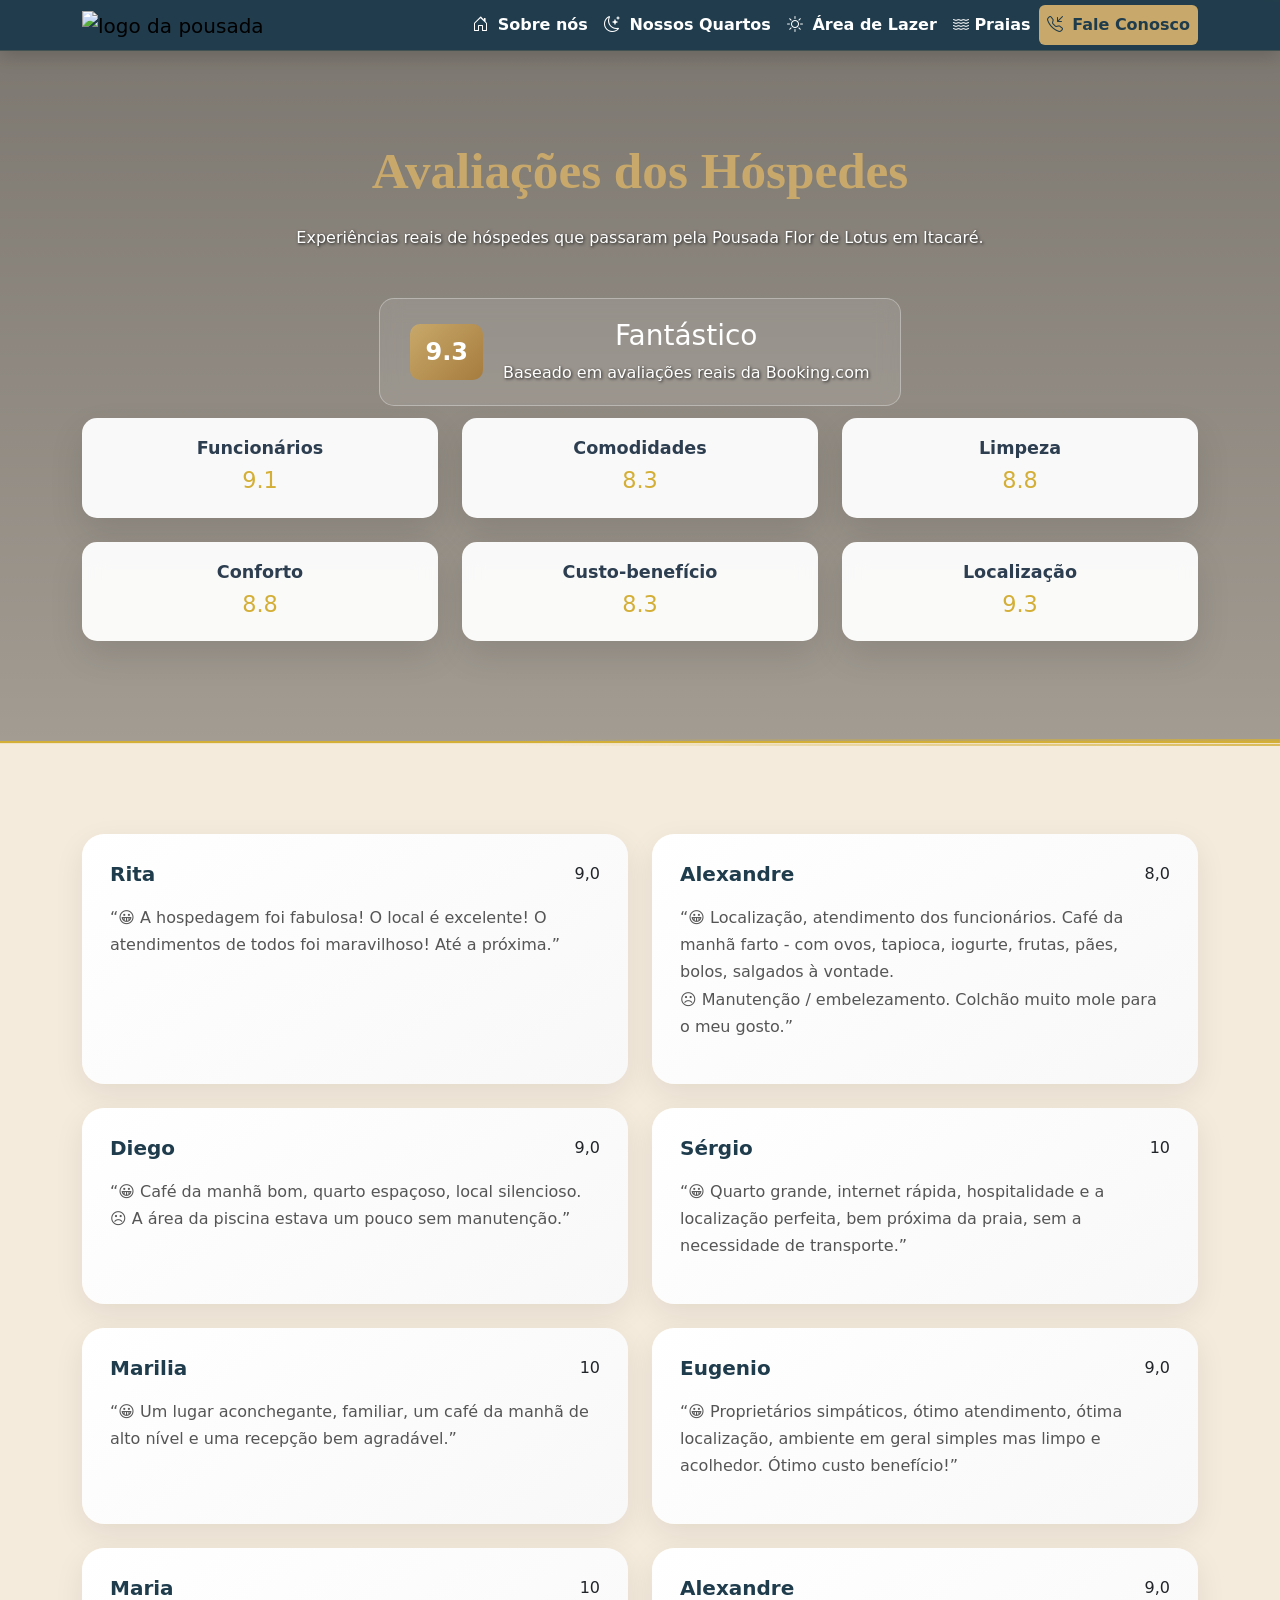
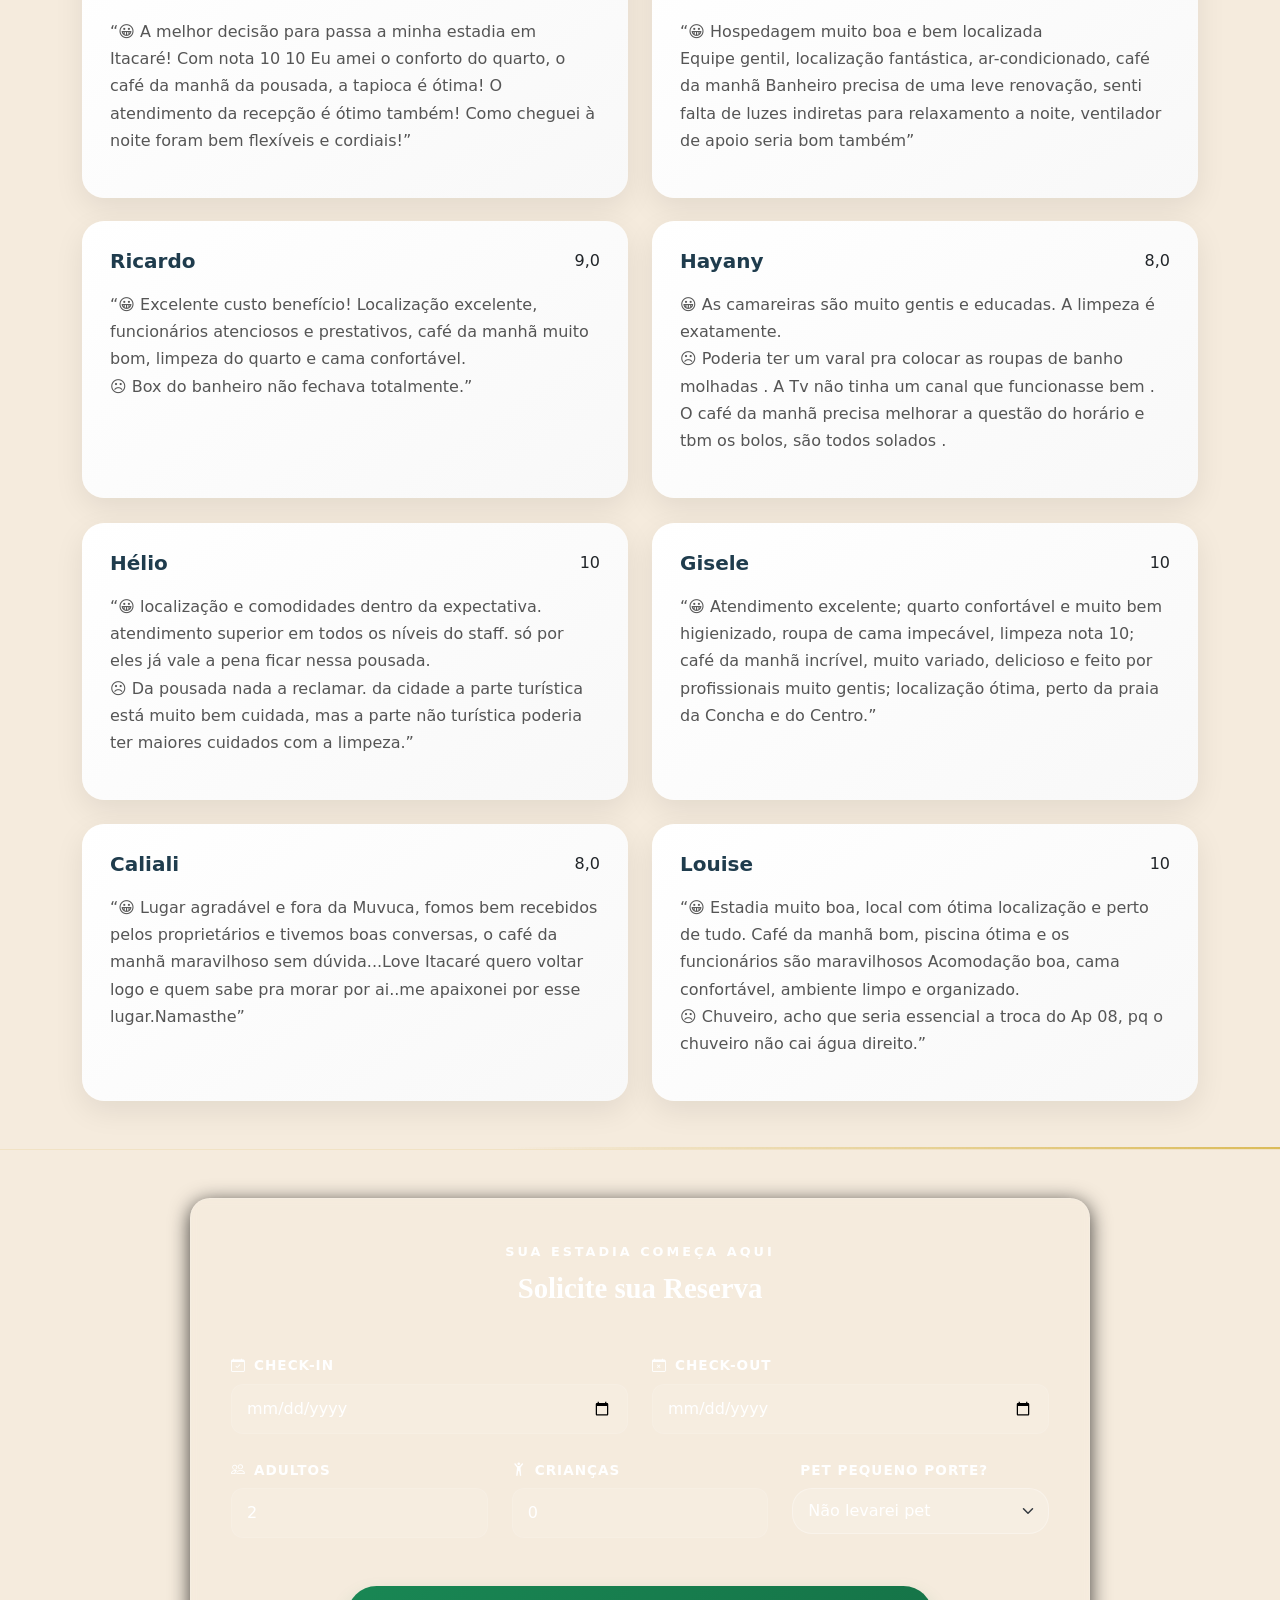
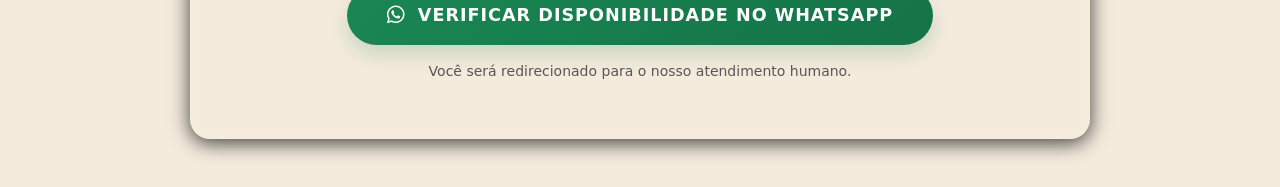
==== commit 947c5178: "update" ====
--- a/avaliacoes.html
+++ b/avaliacoes.html
@@ -4,36 +4,66 @@
 <head>
     <meta charset="UTF-8">
     <meta name="viewport" content="width=device-width, initial-scale=1.0">
-
     <title>Avaliações | Pousada Flor de Lotus</title>
-
     <link rel="stylesheet" href="./main.css">
-
     <link rel="stylesheet" href="https://cdn.jsdelivr.net/npm/bootstrap@5.3.3/dist/css/bootstrap.min.css">
-
     <link rel="stylesheet" href="https://cdn.jsdelivr.net/npm/bootstrap-icons@1.11.3/font/bootstrap-icons.min.css">
     <link rel="icon" type="image" href="img Pousada/flordelotuslogo.png">
 </head>
 
-<body>
-
+<body class="pag-interna">
     <!-- HEADER -->
-    <header class="navbar navbar-expand-lg sticky-top pt-2 pb-2" id="cabecalho">
+    <header class="navbar navbar-expand-lg sticky-top pt-1 pb-1" id="cabecalho">
         <div class="container">
-
-            <a href="index.html">
-                <img src="./img Pousada/flordelotuslogo.png" alt="Logo Pousada Flor de Lotus">
+            <!-- Logo: volta para o topo da index -->
+            <a class="navbar-brand" href="index.html">
+                <img src="./img Pousada/flordelotuslogo.png" alt="logo da pousada">
             </a>
 
+            <!-- Botão Hamburguer (Mobile) -->
+            <button class="navbar-toggler" type="button" data-bs-toggle="collapse" data-bs-target="#menu-navegacao">
+                <span class="navbar-toggler-icon"></span>
+            </button>
+
+            <!-- Menu -->
+            <nav class="collapse navbar-collapse justify-content-end" id="menu-navegacao">
+                <ul class="navbar-nav nav-pills">
+                    <li class="nav-item fw-bold">
+                        <a href="index.html#sobre-a-pousada" class="nav-link">
+                            <i class="bi bi-house-door me-1"></i> Sobre nós
+                        </a>
+                    </li>
+                    <li class="nav-item fw-bold">
+                        <a href="index.html#quartos" class="nav-link">
+                            <i class="bi bi-moon-stars me-1"></i> Nossos Quartos
+                        </a>
+                    </li>
+                    <li class="nav-item fw-bold">
+                        <a href="index.html#area-de-lazer" class="nav-link">
+                            <i class="bi bi-sun me-1"></i> Área de Lazer
+                        </a>
+                    </li>
+
+                    <li class="nav-item fw-bold">
+                        <a href="index.html#praias" class="nav-link">
+                            <i class="bi bi-water"></i> Praias
+                        </a>
+                    </li>
+                    <li class="nav-item fw-bold">
+                        <a href="index.html#fale-conosco" class="nav-link active">
+                            <i class="bi bi-telephone-inbound me-1"></i> Fale Conosco
+                        </a>
+                    </li>
+                </ul>
+            </nav>
         </div>
     </header>
-
     <!-- HERO -->
-    <section class="pt-5 pb-5">
+    <!-- SEÇÃO INTEGRADA DE AVALIAÇÕES (FUNDO E CARDS) -->
+    <section class="section-notas-fundo">
         <div class="container text-center">
-
             <h1 class="section-tittle">
-                Avaliações dos <span>Hóspedes</span>
+                 <span>Avaliações dos Hóspedes</span>
             </h1>
 
             <p class="mb-5">
@@ -42,379 +72,279 @@
             </p>
 
             <!-- NOTA GERAL -->
-            <div class="nota-geral-box">
-
-                <div class="nota-numero">
-                    9.3
-                </div>
-
+            <div class="nota-geral-box mb-5">
+                <div class="nota-numero">9.3</div>
                 <div>
                     <h3>Fantástico</h3>
                     <p>Baseado em avaliações reais da Booking.com</p>
                 </div>
-
-            </div>
-
-        </div>
-    </section>
-
-    <!-- NOTAS -->
-    <section class="pb-5">
-        <div class="container">
-
+            </div>
+        </div>
+
+        <!-- AREA DOS CARDS (A que vai flutuar/sobrepor) -->
+        <div class="container container-cards-overlap">
             <div class="row g-4">
-
-                <div class="col-md-4">
-                    <div class="nota-card">
+                <div class="col-md-4">
+                    <div class="nota-card borda-personalizada">
                         <h5>Funcionários</h5>
                         <span>9.1</span>
                     </div>
                 </div>
-
-                <div class="col-md-4">
-                    <div class="nota-card">
-                        <h5>comodidades</h5>
+                <div class="col-md-4">
+                    <div class="nota-card borda-personalizada">
+                        <h5>Comodidades</h5>
                         <span>8.3</span>
                     </div>
                 </div>
-
-                <div class="col-md-4">
-                    <div class="nota-card">
-                        <h5>limpeza</h5>
+                <div class="col-md-4">
+                    <div class="nota-card borda-personalizada">
+                        <h5>Limpeza</h5>
                         <span>8.8</span>
                     </div>
                 </div>
-
-                <div class="col-md-4">
-                    <div class="nota-card">
+                <div class="col-md-4">
+                    <div class="nota-card borda-personalizada">
                         <h5>Conforto</h5>
                         <span>8.8</span>
                     </div>
                 </div>
-
-                <div class="col-md-4">
-                    <div class="nota-card">
+                <div class="col-md-4">
+                    <div class="nota-card borda-personalizada">
                         <h5>Custo-benefício</h5>
                         <span>8.3</span>
                     </div>
                 </div>
-
-                <div class="col-md-4">
-                    <div class="nota-card">
+                <div class="col-md-4">
+                    <div class="nota-card borda-personalizada">
                         <h5>Localização</h5>
                         <span>9.3</span>
                     </div>
                 </div>
-
-            </div>
-
+            </div>
         </div>
     </section>
-
     <!-- AVALIAÇÕES -->
-    <section class="pb-5">
+    <section class="pb-5 secao-avaliacoes-premium">
+    <div class="container">
+        <!-- Adicionado ID para controle do JavaScript -->
+        <div class="row g-4" id="lista-comentarios">
+
+            <!-- Rita -->
+            <div class="col-lg-6 card-item">
+                <div class="card-avaliacao">
+                    <div class="avaliacao-topo">
+                        <h5>Rita</h5>
+                        <span>9,0</span>
+                    </div>
+                    <p>“😀 A hospedagem foi fabulosa! O local é excelente! O atendimentos de todos foi maravilhoso! Até a próxima.”</p>
+                </div>
+            </div>
+
+            <!-- Alexandre -->
+            <div class="col-lg-6 card-item">
+                <div class="card-avaliacao">
+                    <div class="avaliacao-topo">
+                        <h5>Alexandre</h5>
+                        <span>8,0</span>
+                    </div>
+                    <p>“😀 Localização, atendimento dos funcionários. Café da manhã farto - com ovos, tapioca, iogurte, frutas, pães, bolos, salgados à vontade.<br>☹️ Manutenção / embelezamento. Colchão muito mole para o meu gosto.”</p>
+                </div>
+            </div>
+
+            <!-- Diego -->
+            <div class="col-lg-6 card-item">
+                <div class="card-avaliacao">
+                    <div class="avaliacao-topo">
+                        <h5>Diego</h5>
+                        <span>9,0</span>
+                    </div>
+                    <p>“😀 Café da manhã bom, quarto espaçoso, local silencioso.<br>☹️ A área da piscina estava um pouco sem manutenção.”</p>
+                </div>
+            </div>
+
+            <!-- Sérgio -->
+            <div class="col-lg-6 card-item">
+                <div class="card-avaliacao">
+                    <div class="avaliacao-topo">
+                        <h5>Sérgio</h5>
+                        <span>10</span>
+                    </div>
+                    <p>“😀 Quarto grande, internet rápida, hospitalidade e a localização perfeita, bem próxima da praia, sem a necessidade de transporte.”</p>
+                </div>
+            </div>
+
+            <!-- Marilia -->
+            <div class="col-lg-6 card-item">
+                <div class="card-avaliacao">
+                    <div class="avaliacao-topo">
+                        <h5>Marilia</h5>
+                        <span>10</span>
+                    </div>
+                    <p>“😀 Um lugar aconchegante, familiar, um café da manhã de alto nível e uma recepção bem agradável.”</p>
+                </div>
+            </div>
+
+            <!-- Eugenio -->
+            <div class="col-lg-6 card-item">
+                <div class="card-avaliacao">
+                    <div class="avaliacao-topo">
+                        <h5>Eugenio</h5>
+                        <span>9,0</span>
+                    </div>
+                    <p>“😀 Proprietários simpáticos, ótimo atendimento, ótima localização, ambiente em geral simples mas limpo e acolhedor. Ótimo custo benefício!”</p>
+                </div>
+            </div>
+
+            <!-- Maria -->
+            <div class="col-lg-6 card-item">
+                <div class="card-avaliacao">
+                    <div class="avaliacao-topo">
+                        <h5>Maria</h5>
+                        <span>10</span>
+                    </div>
+                    <p>“😀 A melhor decisão para passa a minha estadia em Itacaré! Com nota 10 10 Eu amei o conforto do quarto, o café da manhã da pousada, a tapioca é ótima! O atendimento da recepção é ótimo também! Como cheguei à noite foram bem flexíveis e cordiais!”</p>
+                </div>
+            </div>
+
+            <!-- Alexandre (2) -->
+            <div class="col-lg-6 card-item">
+                <div class="card-avaliacao">
+                    <div class="avaliacao-topo">
+                        <h5>Alexandre</h5>
+                        <span>9,0</span>
+                    </div>
+                    <p>“😀 Hospedagem muito boa e bem localizada<br>Equipe gentil, localização fantástica, ar-condicionado, café da manhã Banheiro precisa de uma leve renovação, senti falta de luzes indiretas para relaxamento a noite, ventilador de apoio seria bom também”</p>
+                </div>
+            </div>
+
+            <!-- Ricardo -->
+            <div class="col-lg-6 card-item">
+                <div class="card-avaliacao">
+                    <div class="avaliacao-topo">
+                        <h5>Ricardo</h5>
+                        <span>9,0</span>
+                    </div>
+                    <p>“😀 Excelente custo benefício! Localização excelente, funcionários atenciosos e prestativos, café da manhã muito bom, limpeza do quarto e cama confortável.<br>☹️ Box do banheiro não fechava totalmente.”</p>
+                </div>
+            </div>
+
+            <!-- Hayany -->
+            <div class="col-lg-6 card-item">
+                <div class="card-avaliacao">
+                    <div class="avaliacao-topo">
+                        <h5>Hayany</h5>
+                        <span>8,0</span>
+                    </div>
+                    <p>😀 As camareiras são muito gentis e educadas. A limpeza é exatamente.<br>☹️ Poderia ter um varal pra colocar as roupas de banho molhadas . A Tv não tinha um canal que funcionasse bem . O café da manhã precisa melhorar a questão do horário e tbm os bolos, são todos solados .</p>
+                </div>
+            </div>
+
+            <!-- Hélio -->
+            <div class="col-lg-6 card-item">
+                <div class="card-avaliacao">
+                    <div class="avaliacao-topo">
+                        <h5>Hélio</h5>
+                        <span>10</span>
+                    </div>
+                    <p>“😀 localização e comodidades dentro da expectativa. atendimento superior em todos os níveis do staff. só por eles já vale a pena ficar nessa pousada.<br>☹️ Da pousada nada a reclamar. da cidade a parte turística está muito bem cuidada, mas a parte não turística poderia ter maiores cuidados com a limpeza.”</p>
+                </div>
+            </div>
+
+            <!-- Gisele -->
+            <div class="col-lg-6 card-item">
+                <div class="card-avaliacao">
+                    <div class="avaliacao-topo">
+                        <h5>Gisele</h5>
+                        <span>10</span>
+                    </div>
+                    <p>“😀 Atendimento excelente; quarto confortável e muito bem higienizado, roupa de cama impecável, limpeza nota 10; café da manhã incrível, muito variado, delicioso e feito por profissionais muito gentis; localização ótima, perto da praia da Concha e do Centro.”</p>
+                </div>
+            </div>
+
+            <!-- Caliali -->
+            <div class="col-lg-6 card-item">
+                <div class="card-avaliacao">
+                    <div class="avaliacao-topo">
+                        <h5>Caliali</h5>
+                        <span>8,0</span>
+                    </div>
+                    <p>“😀 Lugar agradável e fora da Muvuca, fomos bem recebidos pelos proprietários e tivemos boas conversas, o café da manhã maravilhoso sem dúvida...Love Itacaré quero voltar logo e quem sabe pra morar por ai..me apaixonei por esse lugar.Namasthe”</p>
+                </div>
+            </div>
+
+            <!-- Louise -->
+            <div class="col-lg-6 card-item">
+                <div class="card-avaliacao">
+                    <div class="avaliacao-topo">
+                        <h5>Louise</h5>
+                        <span>10</span>
+                    </div>
+                    <p>“😀 Estadia muito boa, local com ótima localização e perto de tudo. Café da manhã bom, piscina ótima e os funcionários são maravilhosos Acomodação boa, cama confortável, ambiente limpo e organizado.<br>☹️ Chuveiro, acho que seria essencial a troca do Ap 08, pq o chuveiro não cai água direito.”</p>
+                </div>
+            </div>
+
+        </div>
+
+        <!-- Botão Visível apenas no Mobile (d-lg-none) -->
+        <div class="text-center mt-4 d-lg-none">
+            <button id="btn-ver-mais" class="btn btn-outline-primary" style="border-color: #d4af37; color: #d4af37;">
+                Ver mais comentários <i class="bi bi-chevron-down"></i>
+            </button>
+        </div>
+    </div>
+</section>
+    <!-- RESERVA FINAL -->
+    <section class="pb-5 pt-5 section-reserva-fundo">
         <div class="container">
-
-            <div class="row g-4">
-
-                <div class="col-lg-6">
-                    <div class="card-avaliacao">
-
-                        <div class="avaliacao-topo">
-                            <h5>Rita</h5>
-                            <span>⭐⭐⭐⭐</span>
-                        </div>
-
-                        <p>
-                            “A hospedagem foi fabulosa! O local é excelente! O atendimentos de todos foi maravilhoso!
-                            Até a próxima.”
-                        </p>
-
-                    </div>
-                </div>
-
-                <div class="col-lg-6">
-                    <div class="card-avaliacao">
-
-                        <div class="avaliacao-topo">
-                            <h5>Ricardo A.</h5>
-                            <span>⭐⭐⭐</span>
-                        </div>
-
-                        <p>
-                            “Localização, atendimento dos funcionários.
-                            Café da manhã farto - com ovos, tapioca, iogurte, frutas, pães, bolos, salgados à vontade.”
-                        </p>
-
-                    </div>
-                </div>
-
-                <div class="col-lg-6">
-                    <div class="card-avaliacao">
-
-                        <div class="avaliacao-topo">
-                            <h5>Fernanda L.</h5>
-                            <span>⭐⭐⭐⭐⭐</span>
-                        </div>
-
-                        <p>
-                            “Piscina maravilhosa, café da manhã delicioso
-                            e ótima localização.”
-                        </p>
-
-                    </div>
-                </div>
-
-                <div class="col-lg-6">
-                    <div class="card-avaliacao">
-
-                        <div class="avaliacao-topo">
-                            <h5>Carlos M.</h5>
-                            <span>⭐⭐⭐⭐⭐</span>
-                        </div>
-
-                        <p>
-                            “Lugar silencioso e muito bonito.
-                            Ótima experiência em Itacaré.”
-                        </p>
-
-                    </div>
-                </div>
-                <div class="col-lg-6">
-                    <div class="card-avaliacao">
-
-                        <div class="avaliacao-topo">
-                            <h5>Carlos M.</h5>
-                            <span>⭐⭐⭐⭐⭐</span>
-                        </div>
-
-                        <p>
-                            “Lugar silencioso e muito bonito.
-                            Ótima experiência em Itacaré.”
-                        </p>
-
-                    </div>
-                </div>
-                <div class="col-lg-6">
-                    <div class="card-avaliacao">
-
-                        <div class="avaliacao-topo">
-                            <h5>Carlos M.</h5>
-                            <span>⭐⭐⭐⭐⭐</span>
-                        </div>
-
-                        <p>
-                            “Lugar silencioso e muito bonito.
-                            Ótima experiência em Itacaré.”
-                        </p>
-
-                    </div>
-                </div>
-                <div class="col-lg-6">
-                    <div class="card-avaliacao">
-
-                        <div class="avaliacao-topo">
-                            <h5>Carlos M.</h5>
-                            <span>⭐⭐⭐⭐⭐</span>
-                        </div>
-
-                        <p>
-                            “Lugar silencioso e muito bonito.
-                            Ótima experiência em Itacaré.”
-                        </p>
-
-                    </div>
-                </div>
-                <div class="col-lg-6">
-                    <div class="card-avaliacao">
-
-                        <div class="avaliacao-topo">
-                            <h5>Carlos M.</h5>
-                            <span>⭐⭐⭐⭐⭐</span>
-                        </div>
-
-                        <p>
-                            “Lugar silencioso e muito bonito.
-                            Ótima experiência em Itacaré.”
-                        </p>
-
-                    </div>
-                </div>
-                <div class="col-lg-6">
-                    <div class="card-avaliacao">
-
-                        <div class="avaliacao-topo">
-                            <h5>Carlos M.</h5>
-                            <span>⭐⭐⭐⭐⭐</span>
-                        </div>
-
-                        <p>
-                            “Lugar silencioso e muito bonito.
-                            Ótima experiência em Itacaré.”
-                        </p>
-
-                    </div>
-                </div>
-                <div class="col-lg-6">
-                    <div class="card-avaliacao">
-
-                        <div class="avaliacao-topo">
-                            <h5>Carlos M.</h5>
-                            <span>⭐⭐⭐⭐⭐</span>
-                        </div>
-
-                        <p>
-                            “Lugar silencioso e muito bonito.
-                            Ótima experiência em Itacaré.”
-                        </p>
-
-                    </div>
-                </div>
-                <div class="col-lg-6">
-                    <div class="card-avaliacao">
-
-                        <div class="avaliacao-topo">
-                            <h5>Carlos M.</h5>
-                            <span>⭐⭐⭐⭐⭐</span>
-                        </div>
-
-                        <p>
-                            “Lugar silencioso e muito bonito.
-                            Ótima experiência em Itacaré.”
-                        </p>
-
-                    </div>
-                </div>
-                <div class="col-lg-6">
-                    <div class="card-avaliacao">
-
-                        <div class="avaliacao-topo">
-                            <h5>Carlos M.</h5>
-                            <span>⭐⭐⭐⭐⭐</span>
-                        </div>
-
-                        <p>
-                            “Lugar silencioso e muito bonito.
-                            Ótima experiência em Itacaré.”
-                        </p>
-
-                    </div>
-                </div>
-                <div class="col-lg-6">
-                    <div class="card-avaliacao">
-
-                        <div class="avaliacao-topo">
-                            <h5>Carlos M.</h5>
-                            <span>⭐⭐⭐⭐⭐</span>
-                        </div>
-
-                        <p>
-                            “Lugar silencioso e muito bonito.
-                            Ótima experiência em Itacaré.”
-                        </p>
-
-                    </div>
-                </div>
-                <div class="col-lg-6">
-                    <div class="card-avaliacao">
-
-                        <div class="avaliacao-topo">
-                            <h5>Carlos M.</h5>
-                            <span>⭐⭐⭐⭐⭐</span>
-                        </div>
-
-                        <p>
-                            “Lugar silencioso e muito bonito.
-                            Ótima experiência em Itacaré.”
-                        </p>
-
-                    </div>
-                </div>
-
-            </div>
-
-        </div>
-    </section>
-    <!-- RESERVA FINAL -->
-    <section class="pb-5">
-        <div class="container">
-
             <div class="box-reserva-final">
-
-                <h3 class="text-center mb-4">
-                    Faça sua Reserva 🌴
-                </h3>
-
-                <div class="row g-3">
-
-                    <!-- CHECK-IN -->
+                <div class="text-center mb-5">
+                    <span class="text-uppercase"
+                        style="color: rgb(255, 255, 255); letter-spacing: 3px; font-weight: 700; font-size: 0.8rem;">Sua
+                        estadia começa aqui</span>
+                    <h3 class="mt-2">Solicite sua Reserva</h3>
+                </div>
+
+                <div class="row g-4">
                     <div class="col-md-6">
-                        <label class="form-label">
-                            Check-in
-                        </label>
-
+                        <label class="form-label"><i class="bi bi-calendar-check me-2"></i>Check-in</label>
                         <input type="date" id="checkin-final" class="form-control">
                     </div>
 
-                    <!-- CHECK-OUT -->
                     <div class="col-md-6">
-                        <label class="form-label">
-                            Check-out
-                        </label>
-
+                        <label class="form-label"><i class="bi bi-calendar-x me-2"></i>Check-out</label>
                         <input type="date" id="checkout-final" class="form-control">
                     </div>
 
-                    <!-- ADULTOS -->
                     <div class="col-md-4">
-                        <label class="form-label">
-                            Adultos
-                        </label>
-
+                        <label class="form-label"><i class="bi bi-people me-2"></i>Adultos</label>
                         <input type="number" id="adultos-final" class="form-control" min="1" value="2">
                     </div>
 
-                    <!-- CRIANÇAS -->
                     <div class="col-md-4">
-                        <label class="form-label">
-                            Crianças
-                        </label>
-
+                        <label class="form-label"><i class="bi bi-person-arms-up me-2"></i>Crianças</label>
                         <input type="number" id="criancas-final" class="form-control" min="0" value="0">
                     </div>
 
-                    <!-- PET -->
                     <div class="col-md-4">
-                        <label class="form-label">
-                            Pet pequeno porte?
-                        </label>
-
+                        <label class="form-label"><i class="bi bi-dog me-2"></i>Pet pequeno porte?</label>
                         <select id="pet-final" class="form-select">
-                            <option value="Não">Não</option>
-                            <option value="Sim">Sim</option>
+                            <option value="Não">Não levarei pet</option>
+                            <option value="Sim">Sim, levarei pet</option>
                         </select>
                     </div>
-
-                </div>
-
-                <!-- BOTÃO -->
-                <div class="text-center mt-4">
-
+                </div>
+
+                <div class="text-center mt-5">
                     <button class="btn-reserva-final" onclick="enviarReservaFinal()">
-
                         <i class="bi bi-whatsapp"></i>
-                        Reservar Agora
-
+                        Verificar Disponibilidade no WhatsApp
                     </button>
-
-                </div>
-
-            </div>
-
+                    <p class="text-muted small mt-3">Você será redirecionado para o nosso atendimento humano.</p>
+                </div>
+            </div>
         </div>
     </section>
     <script src="https://cdn.jsdelivr.net/npm/bootstrap@5.3.3/dist/js/bootstrap.bundle.min.js"></script>
-
     <script src="./main.js"></script>
 </body>
 
--- a/main.css
+++ b/main.css
@@ -1,4 +1,4 @@
-:root{
+:root {
     --verde-oliva: #6B8E6B;
     --areia: #FAF8F3;
     --bege: #F5EBDD;
@@ -7,54 +7,52 @@
     --azul-profundo: #1F3C4D;
     --azul-medio: #2E5B6E;
     --branco: #ffffff;
-    --sombra: 0 10px 30px rgba(0,0,0,0.12);
-}
-
-html, body{
+    --sombra: 0 10px 30px rgba(0, 0, 0, 0.12);
+}
+
+html, body {
     margin: 0;
     padding: 0;
-}
-
-html {
-    scroll-behavior: smooth;
-}
-
-body{
+    overflow-x: hidden;
+}
+
+html { scroll-behavior: smooth; }
+
+body {
     font-family: 'Poppins', sans-serif;
     background-color: var(--areia);
     color: var(--azul-profundo);
     line-height: 1.7;
 }
 
-/* HEADER */
-#cabecalho{
-    background: rgba(31,60,77,0.88);
+/* =========================================
+   HEADER (MENU PRINCIPAL)
+   ========================================= */
+#cabecalho {
+    background: rgba(31, 60, 77, 0.88);
     backdrop-filter: blur(14px);
-    box-shadow: 0 4px 20px rgba(0,0,0,0.18);
+    box-shadow: 0 4px 20px rgba(0, 0, 0, 0.18);
     padding-top: 10px;
     padding-bottom: 10px;
-}
-
-#sobre-a-pousada {
-    scroll-margin-top: 90px;
-}
-
-header img{
+    position: fixed;
+    width: 100%;
+    z-index: 1050;
+}
+
+header img {
     width: 220px;
     object-fit: contain;
     transition: transform 0.3s ease;
 }
 
-header img:hover{
-    transform: scale(1.03);
-}
-
-.navbar-toggler{
-    background-color: rgba(255,255,255,0.85);
+header img:hover { transform: scale(1.03); }
+
+.navbar-toggler {
+    background-color: rgba(255, 255, 255, 0.85);
     border: none;
 }
 
-#cabecalho .nav .nav-link{
+#cabecalho .nav .nav-link {
     color: var(--branco);
     font-weight: 500;
     border-radius: 30px;
@@ -62,67 +60,108 @@
     transition: all 0.3s ease;
 }
 
-#cabecalho .nav .nav-link:hover{
+#cabecalho .nav .nav-link:hover {
     color: var(--dourado);
-    background: rgba(255,255,255,0.08);
-}
-
-#cabecalho .nav .nav-link.active{
+    background: rgba(255, 255, 255, 0.08);
+}
+
+#cabecalho .nav .nav-link.active {
     background: var(--dourado);
     color: var(--azul-profundo);
 }
 
-/* HERO */
-#carousel{
-    max-width: 92%;
-    margin: 0 auto;
-    border-radius: 24px;
+/* =========================================
+   HEADER PÁGINA INTERNA (AVALIAÇÕES)
+   ========================================= */
+body.pag-interna {
+    background-color: #F5EBDD;
+}
+
+.pag-interna #cabecalho {
+    background: rgba(31, 60, 77, 0.98) !important;
+    border-bottom: 1px solid rgba(200, 169, 107, 0.2);
+}
+
+.pag-interna #cabecalho.navbar-scroll {
+    padding-top: 5px !important;
+    padding-bottom: 5px !important;
+}
+
+.pag-interna #cabecalho .nav-link { color: var(--branco) !important; }
+.pag-interna #cabecalho .nav-link:hover { color: var(--dourado) !important; }
+.pag-interna #cabecalho .nav-pills .nav-link.active {
+    background-color: var(--dourado) !important;
+    color: var(--azul-profundo) !important;
+}
+.pag-interna #cabecalho .nav-pills .nav-link.active i { color: var(--azul-profundo) !important; }
+
+/* =========================================
+   HERO E WRAPPER (ESTABILIZADOR DE SCROLL)
+   ========================================= */
+.hero-wrapper {
+    width: 100%;
+    height: 100svh; /* Ocupa a tela toda de forma segura no telemóvel */
+    display: flex;
+    justify-content: center;
+    align-items: flex-start;
+    background-color: var(--bege); /* 👈 Fundo sólido para destacar o cartão quando ele encolhe! */
+}
+
+#carousel {
+    width: 100%;
+    height: 100svh;
+    margin: 0;
+    border-radius: 0px;
     overflow: hidden;
-    box-shadow: 0 20px 45px rgba(0,0,0,0.18);
-    border: 6px solid rgba(255,255,255,0.45);
-}
-
-.img-custom{
-    width: 100%;
-    height: 78vh;
-    object-fit: cover;
+    box-shadow: 0 20px 45px rgba(0, 0, 0, 0.18);
+    border: 0px solid rgba(255, 255, 255, 0); 
+    will-change: width, height, border-radius, margin-top;
+}
+
+/* 🚨 A SOLUÇÃO DO TEXTO SUMIDO ESTÁ AQUI 🚨 */
+#carousel .carousel-inner,
+#carousel .carousel-item {
+    height: 100% !important;
+    width: 100% !important;
+}
+
+.img-custom {
+    width: 100% !important;
+    height: 100% !important; 
+    object-fit: cover !important;
     filter: brightness(0.72);
 }
 
-.carousel-item{
-    position: relative;
-}
-
-.hero-overlay{
+.hero-overlay {
     position: absolute;
     inset: 0;
     display: flex;
-    align-items: center;
+    align-items: center; /* Volta a centrar perfeitamente na área visível */
+    padding: 20px; 
     justify-content: center;
     text-align: center;
-    padding: 20px;
-}
-
-.hero-content{
+}
+
+.hero-content {
     max-width: 850px;
     color: white;
     animation: fadeUp 1.2s ease;
 }
 
-.hero-content h1{
+.hero-content h1 {
     font-family: 'Playfair Display', serif;
     font-size: clamp(3rem, 6vw, 5.5rem);
     font-weight: 700;
     margin-bottom: 20px;
-    text-shadow: 0 4px 18px rgba(0,0,0,0.35);
-}
-
-.hero-content p{
+    text-shadow: 0 4px 18px rgba(0, 0, 0, 0.35);
+}
+
+.hero-content p {
     font-size: clamp(1rem, 2vw, 1.4rem);
     margin-bottom: 28px;
 }
 
-.btn-luxo{
+.btn-luxo {
     background: linear-gradient(135deg, var(--dourado), var(--dourado-escuro));
     color: white;
     padding: 14px 34px;
@@ -131,14 +170,50 @@
     font-weight: 600;
     box-shadow: var(--sombra);
     transition: all 0.3s ease;
-}
-
-.btn-luxo:hover{
+    display: inline-block;
+}
+
+.btn-luxo:hover {
     transform: translateY(-3px);
     color: white;
 }
 
-.foto-sobre-pousada{
+/* =========================================
+   TÍTULOS E CORES GERAIS
+   ========================================= */
+.section-tittle {
+    font-family: 'Playfair Display', serif;
+    font-size: clamp(2.2rem, 4vw, 3.5rem);
+    font-weight: 600;
+    color: var(--azul-profundo);
+    margin-bottom: 25px;
+}
+.section-tittle span { color: var(--dourado); }
+.text-colored { color: var(--azul-profundo); font-weight: 600; }
+
+section { padding-top: 90px; padding-bottom: 90px; }
+
+img { transition: all 0.4s ease; }
+img:hover { transform: scale(1.02); }
+
+/* =========================================
+   FUNDOS DE SECÇÃO
+   ========================================= */
+#sobre-a-pousada {
+    padding-top: 0 !important;
+    background: linear-gradient(rgba(250, 248, 243, 0.72), rgba(245, 235, 221, 0.82)), url('./img Pousada/interiorpousada.jpg');
+    background-size: cover;
+    background-position: center;
+    background-attachment: fixed;
+}
+#praias { background: linear-gradient(180deg, #f8f4eb, #fdfbf7); }
+#quartos, #area-de-lazer { background: var(--bege); }
+#avaliacoes { background: linear-gradient(180deg, #fdfbf7, #f5ebdd); }
+
+/* =========================================
+   SOBRE A POUSADA
+   ========================================= */
+.foto-sobre-pousada {
     width: 100%;
     height: 520px;
     object-fit: cover;
@@ -146,131 +221,105 @@
     margin: 0 auto;
     border-radius: 22px;
     padding: 6px;
-
-    background: linear-gradient(
-        135deg,
-        rgba(255,255,255,0.9),
-        rgba(200,169,107,0.45)
-    );
-
-    box-shadow: 0 18px 38px rgba(0,0,0,0.16);
-    border: 1px solid rgba(200,169,107,0.35);
-}
-
-/* DESKTOP */
-@media (min-width: 1200px){
-
-    .foto-sobre-pousada{
-        max-width: 620px;
-        height: 480px;
-    }
-
-}
-
-/* MOBILE */
-@media (max-width: 767px){
-
-    .foto-sobre-pousada{
-        max-width: 92%;
-        height: 220px;
-        border-radius: 18px;
-        padding: 5px;
-        margin-bottom: 24px;
-    }
-}
-
-/* TÍTULOS */
-.section-tittle{
-    font-family: 'Playfair Display', serif;
-    font-size: clamp(2.2rem, 4vw, 3.5rem);
-    font-weight: 600;
-    color: var(--azul-profundo);
-    margin-bottom: 25px;
-}
-
-.section-tittle span{
-    color: var(--dourado);
-}
-
-.text-colored{
-    color: var(--azul-profundo);
-    font-weight: 600;
-}
-
-/* SEÇÕES */
-section{
-    padding-top: 90px;
-    padding-bottom: 90px;
-}
-
-#sobre-a-pousada{
-    padding-top: 12px !important;
-    background:
-        linear-gradient(rgba(250,248,243,0.72), rgba(245,235,221,0.82)),
-        url('./img Pousada/interiorpousada.jpg');
-    background-size: cover;
-    background-position: center;
-    background-attachment: fixed;
-}
-
-#sobre-a-pousada,
-#praias{
-    background: linear-gradient(180deg, #f8f4eb, #fdfbf7);
-}
-
-#quartos,
-#area-de-lazer{
-    background: var(--bege);
-}
-
-/* IMAGENS */
-img{
-    transition: all 0.4s ease;
-}
-
-img:hover{
-    transform: scale(1.02);
-}
-
-.quarto-img-desktop{
+    background: linear-gradient(135deg, rgba(255, 255, 255, 0.9), rgba(200, 169, 107, 0.45));
+    box-shadow: 0 18px 38px rgba(0, 0, 0, 0.16);
+    border: 1px solid rgba(200, 169, 107, 0.35);
+}
+
+@media (min-width: 1200px) {
+    .foto-sobre-pousada { max-width: 620px; height: 480px; }
+}
+
+/* =========================================
+   GALERIA DE QUARTOS E ANIMAÇÕES
+   ========================================= */
+.quarto-gallery {
+    display: flex;
+    gap: 12px;
+    height: 350px;
+}
+
+.img-main-container {
+    flex: 3;
+    height: 100%;
+    border-radius: 20px;
+    overflow: hidden;
+    position: relative;
+    box-shadow: var(--sombra);
+    cursor: zoom-in;
+}
+
+.quarto-img-main {
     width: 100%;
-    max-width: 340px;
-    height: 340px;
+    height: 100%;
     object-fit: cover;
-    border-radius: 22px;
+    transition: transform 0.4s ease;
+}
+
+.img-main-container:hover .quarto-img-main { transform: scale(1.03); }
+
+.img-thumbs-container {
+    flex: 1;
+    display: flex;
+    flex-direction: column;
+    gap: 12px;
+    height: 100%;
+}
+
+.quarto-img-thumb {
+    width: 100%;
+    height: calc(50% - 6px);
+    object-fit: cover;
+    border-radius: 15px;
     box-shadow: var(--sombra);
-}
-
-.quarto-mobile-img{
-    width: 100%;
-    height: 240px;
-    object-fit: cover;
-    border-radius: 22px;
-    box-shadow: 0 10px 24px rgba(0,0,0,0.12);
-}
-
-/* RESERVA */
-.reserva-box{
-    background: rgba(255,255,255,0.72);
+    cursor: zoom-in;
+    opacity: 0.85;
+}
+
+.quarto-img-thumb:hover {
+    opacity: 1;
+    border: 2px solid var(--dourado);
+    transition: all 0.2s ease;
+}
+
+.quarto-amenities { list-style: none; padding: 0; margin-top: 15px; }
+.quarto-amenities li { margin-bottom: 10px; color: var(--azul-profundo); font-size: 0.95rem; }
+.quarto-amenities i { color: var(--dourado); margin-right: 10px; font-size: 1.1rem; }
+
+/* Animações Thumbs Desktop */
+.animate-thumb-1 { animation: thumbToMain 0.4s forwards ease-in-out; }
+.animate-thumb-2 { animation: thumbShift 0.4s forwards ease-in-out; }
+.fade-in-thumb { animation: thumbFadeIn 0.4s forwards ease-out; }
+
+@keyframes thumbToMain { to { transform: translateX(-60px) scale(1.05); opacity: 0; } }
+@keyframes thumbShift { to { transform: translateY(calc(-100% - 12px)); } }
+@keyframes thumbFadeIn { from { opacity: 0; transform: translateY(20px); } to { opacity: 1; transform: translateY(0); } }
+
+
+/* =========================================
+   RESERVA GERAL
+   ========================================= */
+.reserva-box {
+    background: rgba(255, 255, 255, 0.72);
     backdrop-filter: blur(10px);
     padding: 22px;
     border-radius: 20px;
     box-shadow: var(--sombra);
-    border: 1px solid rgba(200,169,107,0.25);
-}
-
-.form-control{
+    border: 1px solid rgba(200, 169, 107, 0.25);
+}
+
+.form-control, .form-select {
     border-radius: 14px;
     padding: 12px;
-    border: 1px solid rgba(31,60,77,0.15);
-}
-
-.form-control:focus{
+    border: 1px solid rgba(31, 60, 77, 0.15);
+}
+
+.form-control:focus, .form-select:focus {
     border-color: var(--dourado);
-    box-shadow: 0 0 10px rgba(200,169,107,0.25);
-}
-
-.btn-reservar{
+    box-shadow: 0 0 10px rgba(200, 169, 107, 0.25);
+}
+
+.btn-reservar {
     background: linear-gradient(135deg, var(--dourado), var(--dourado-escuro));
     border: none;
     color: white;
@@ -280,517 +329,488 @@
     transition: all 0.3s ease;
 }
 
-.btn-reservar:hover,
-#fale-conosco button:hover{
-    transform: translateY(-2px);
-}
-
-/* PRAIAS */
-.nav-praias .nav-link{
-    border-radius: 14px;
-    margin-bottom: 8px;
-    transition: all 0.3s ease;
-}
-
-.nav-praias .nav-link.active{
-    background: linear-gradient(135deg, var(--dourado), var(--dourado-escuro));
-    color: white;
-}
-
-.nav-praias .nav-link:hover{
-    background: rgba(200,169,107,0.12);
-}
-
-.col-md-3 img{
-    width: 100%;
-    border-radius: 18px;
-    box-shadow: var(--sombra);
-}
-
-/* DROPDOWN PRAIAS */
-.praias-dropdown-box{
-    background: white;
-    padding: 18px;
-    border-radius: 18px;
-    box-shadow: var(--sombra);
-    border: 1px solid rgba(200,169,107,0.35);
-}
-
-.praias-dropdown{
-    border-radius: 14px;
-    padding: 12px;
-    border: 1px solid var(--dourado);
-}
-
-/* SOCIAL */
-.social-links li{
-    list-style: none;
-    display: inline-block;
-    margin-right: 12px;
-}
-
-.social-links a{
-    text-decoration: none;
-    font-size: 2rem;
-    color: var(--azul-profundo);
-    transition: all 0.3s ease;
-}
-
-.social-links a:hover{
-    color: var(--dourado);
-}
-
-/* FOOTER */
-footer{
-    text-align: center;
-    background: var(--azul-profundo);
-    color: white;
-    padding: 30px 15px;
-    font-size: 0.95rem;
-    letter-spacing: 0.5px;
-}
-
-/* MOBILE */
-@media (max-width: 991px){
-
-    .img-custom{
-        height: 75vh;
-    }
-
-    header img{
-        width: 170px;
-    }
-
-    .hero-content h1{
-        font-size: 2.5rem;
-    }
-
-    .hero-content p{
-        font-size: 1rem;
-    }
-
-    .carousel-item img{
-        height: 75vh;
-    }
-}
-
-@media (max-width: 767px){
-
-    section{
-        padding-top: 70px;
-        padding-bottom: 70px;
-    }
-
-    .carousel-item img{
-        height: 65vh;
-    }
-
-    .reserva-box{
-        padding: 16px;
-    }
-
-    #praias .tab-pane .col-md-3{
-        padding: 6px;
-        margin-bottom: 14px;
-    }
-
-    #praias .voltar-menu-praias{
-        width: 100%;
-        border-radius: 30px;
-    }
-}
-
-/* ANIMAÇÃO */
-@keyframes fadeUp{
-    from{
-        opacity: 0;
-        transform: translateY(30px);
-    }
-    to{
-        opacity: 1;
-        transform: translateY(0);
-    }
-}
-
-/* AJUSTE DESKTOP - PRAIAS */
-@media (min-width: 992px){
-
-    #praias .tab-content{
-        padding-top: 70px;
-    }
-
-}
-
-.carousel-quarto-desktop {
+.btn-reservar:hover { transform: translateY(-2px); color: white;}
+
+.campo-tamanho-igual {
+    height: 52px !important;
+    min-height: 52px !important;
+    padding-top: 12px !important;
+    padding-bottom: 12px !important;
+    box-sizing: border-box !important;
+}
+
+.btn-tamanho-igual {
+    height: 52px !important;
+    min-height: 52px !important;
+    display: flex !important;
+    align-items: center;
+    justify-content: center;
+    gap: 8px;
+    box-sizing: border-box !important;
+    padding: 0 !important;
+}
+
+/* =========================================
+   PRAIAS
+   ========================================= */
+.nav-praias .nav-link { border-radius: 14px; margin-bottom: 8px; transition: all 0.3s ease; }
+.nav-praias .nav-link.active { background: linear-gradient(135deg, var(--dourado), var(--dourado-escuro)); color: white; }
+.nav-praias .nav-link:hover { background: rgba(200, 169, 107, 0.12); }
+.col-md-3 img { width: 100%; border-radius: 18px; box-shadow: var(--sombra); }
+
+.praias-dropdown-box {
+    background: white; padding: 18px; border-radius: 18px;
+    box-shadow: var(--sombra); border: 1px solid rgba(200, 169, 107, 0.35);
+}
+.praias-dropdown { border-radius: 14px; padding: 12px; border: 1px solid var(--dourado); }
+
+/* =========================================
+   FALE CONOSCO E MAPA
+   ========================================= */
+#fale-conosco .btn-enviar {
+    background-color: #157347; color: white; border: none; transition: 0.3s;
+}
+#fale-conosco .btn-enviar:hover {
+    background-color: #198754 !important; transform: translateY(-2px);
+}
+
+.social-links li { list-style: none; display: inline-block; margin-right: 12px; }
+.social-links a { text-decoration: none; font-size: 2rem; color: var(--azul-profundo); transition: all 0.3s ease; }
+.social-links a:hover { color: var(--dourado); }
+
+.mapa-container iframe { border-radius: 20px; box-shadow: 0 4px 20px rgba(0, 0, 0, 0.15); }
+
+
+/* =========================================
+   ÁREA DE LAZER (NOVA VERSÃO - CLICK/HOVER)
+   ========================================= */
+#area-de-lazer {
+    background-color: var(--bege) !important;
+    padding-top: 80px !important;
+    padding-bottom: 140px !important; 
+    position: relative;
+}
+
+#area-de-lazer .container { position: relative; z-index: 10; }
+
+.lazer-click-card {
+    position: relative;
+    height: 320px;
+    border-radius: 20px;
+    overflow: hidden;
+    cursor: pointer;
+    background: var(--branco);
+    transition: height 0.5s cubic-bezier(0.25, 1, 0.5, 1), transform 0.3s ease;
+}
+
+.lazer-click-card img { object-fit: cover; transition: transform 0.5s ease; }
+
+.lazer-hover-overlay {
+    position: absolute; inset: 0;
+    background: rgba(31, 60, 77, 0.4); 
+    backdrop-filter: blur(5px);
+    display: flex; align-items: center; justify-content: center;
+    opacity: 0; transition: opacity 0.3s ease; z-index: 5;
+}
+.lazer-click-card:not(.is-open):hover .lazer-hover-overlay { opacity: 1; }
+
+.lazer-hover-overlay span {
+    color: white; font-weight: 500; font-size: 1.1rem;
+    transform: translateY(15px); transition: transform 0.3s ease;
+}
+.lazer-click-card:not(.is-open):hover .lazer-hover-overlay span { transform: translateY(0); }
+
+.lazer-card-content {
+    position: absolute; bottom: 0; left: 0; width: 100%;
+    padding: 60px 20px 25px;
+    background: linear-gradient(to top, rgba(31,60,77, 0.95) 15%, transparent 100%);
+    z-index: 10; transition: background 0.5s ease;
+}
+
+.lazer-description { max-height: 0; opacity: 0; overflow: hidden; transition: max-height 0.5s ease, opacity 0.5s ease; }
+
+.lazer-click-card.is-open { height: 480px; cursor: default; box-shadow: 0 15px 35px rgba(0,0,0,0.15); }
+.lazer-click-card.is-open .lazer-card-content { background: rgba(31,60,77, 0.92); padding-top: 25px; }
+.lazer-click-card.is-open .lazer-description { max-height: 200px; opacity: 1; }
+
+.btn-close-card {
+    position: absolute; top: 15px; right: 15px;
+    background: rgba(255,255,255,0.25); border: none; color: white;
+    border-radius: 50%; width: 35px; height: 35px;
+    display: none; z-index: 20; backdrop-filter: blur(5px);
+}
+.lazer-click-card.is-open .btn-close-card { display: block; }
+.btn-close-card:hover { background: var(--dourado); }
+
+.lazer-wave-bottom {
+    position: absolute; bottom: -1px; left: 0; width: 100%;
+    overflow: hidden; line-height: 0; z-index: 1; 
+}
+.lazer-wave-bottom svg { display: block; width: calc(100% + 1.3px); height: 60px; }
+
+
+/* =========================================
+   AVALIAÇÕES (INDEX E PÁGINA INTERNA)
+   ========================================= */
+.card-avaliacao {
+    background: linear-gradient(145deg, #ffffff, #f8f8f8);
+    padding: 28px;
+    border-radius: 22px;
+    box-shadow: 0 10px 30px rgba(0, 0, 0, 0.08);
+    transition: transform 0.18s ease, box-shadow 0.25s ease;
+    height: 100%;
     position: relative;
     overflow: hidden;
-    border-radius: 20px;
-}
-
-.quarto-img-desktop {
-    width: 100%;
-    height: 420px;
-    object-fit: cover;
-    display: block;
-    border-radius: 20px;
-}
-
-.carousel-quarto-desktop .carousel-control-prev,
-.carousel-quarto-desktop .carousel-control-next {
-    width: 50px;
-    top: 50%;
-    transform: translateY(-50%);
-}
-
-.carousel-quarto-desktop .carousel-control-prev {
-    left: 10px;
-}
-
-.carousel-quarto-desktop .carousel-control-next {
-    right: 80px;
-}
-
-.mapa-container {
-    display: flex;
-    justify-content: center;
-}
-
-.mapa-container iframe {
-    border-radius: 20px;
-    box-shadow: 0 4px 20px rgba(0,0,0,0.15);
-}
-
-@media (max-width: 768px) {
-    .mapa-container iframe {
-        height: 300px;
-    }
-}
-
-#fale-conosco .btn-enviar:hover {
-    background-color: #198754 !important;
-    border-color: #198754 !important;
-    color: white !important;
-    cursor: pointer;
-}
-#fale-conosco .btn-enviar {
-    background-color: #157347;
-    color: white;
-    border: none;
-    transition: 0.3s;
-}
-
-/* AVALIAÇÕES */
-#avaliacoes{
-    background: linear-gradient(180deg, #fdfbf7, #f5ebdd);
-}
-
-.card-avaliacao{
-    background: white;
-    padding: 28px;
-    border-radius: 22px;
-    box-shadow: 0 10px 30px rgba(0,0,0,0.08);
-    transition: 0.3s ease;
-    height: 100%;
-}
-
-.card-avaliacao:hover{
-    transform: translateY(-6px);
-}
-
-.avaliacao-topo{
-    display: flex;
-    justify-content: space-between;
-    align-items: center;
-    margin-bottom: 18px;
-}
-
-.avaliacao-topo h5{
-    margin: 0;
-    font-weight: 600;
-    color: var(--azul-profundo);
-}
-
-.card-avaliacao p{
-    color: #555;
-    line-height: 1.7;
-}
-
-.card-avaliacao small{
-    color: var(--dourado-escuro);
-    font-weight: 600;
-}
-
-.btn-avaliacoes{
-    display: inline-block;
-    padding: 14px 30px;
-    border-radius: 30px;
-    background: linear-gradient(
-        135deg,
-        var(--dourado),
-        var(--dourado-escuro)
-    );
-
-    color: white;
-    text-decoration: none;
-    font-weight: 600;
-    transition: 0.3s ease;
-}
-
-.btn-avaliacoes:hover{
-    transform: translateY(-3px);
-    color: white;
-}
-
-/* PÁGINA DE AVALIAÇÕES */
-
-.nota-geral-box{
-    background: white;
-    border-radius: 24px;
-    padding: 30px;
-    display: flex;
-    align-items: center;
-    justify-content: center;
-    gap: 25px;
-    box-shadow: var(--sombra);
-    max-width: 650px;
-    margin: 0 auto;
-}
-
-.nota-numero{
-    width: 100px;
-    height: 100px;
-    border-radius: 22px;
-
-    background: linear-gradient(
-        135deg,
-        var(--dourado),
-        var(--dourado-escuro)
-    );
-
-    color: white;
-
-    display: flex;
-    align-items: center;
-    justify-content: center;
-
-    font-size: 2.5rem;
-    font-weight: bold;
-}
-
-.nota-card{
-    background: white;
-    border-radius: 20px;
-    padding: 24px;
-    text-align: center;
-    box-shadow: var(--sombra);
-}
-
-.nota-card h5{
-    margin-bottom: 14px;
-}
-
-.nota-card span{
-    font-size: 2rem;
-    font-weight: bold;
-    color: var(--dourado-escuro);
-}
-
-/* BOTÃO FINAL RESERVA */
-
-.btn-reserva-final{
-    display: inline-flex;
-    align-items: center;
-    gap: 10px;
-
-    padding: 16px 36px;
-
-    border-radius: 40px;
-
-    background: linear-gradient(
-        135deg,
-        #198754,
-        #157347
-    );
-
-    color: white;
-    text-decoration: none;
-
-    font-size: 1.1rem;
-    font-weight: 600;
-
-    box-shadow: 0 10px 24px rgba(25,135,84,0.25);
-
-    transition: 0.3s ease;
-}
-
-/* BOX RESERVA FINAL */
-
-.box-reserva-final{
-    background: white;
-    padding: 35px;
-    border-radius: 24px;
-    box-shadow: var(--sombra);
-    max-width: 900px;
-    margin: 0 auto;
-}
-
-/* =========================
-    CARD AVALIAÇÕES PREMIUM INTERATIVO DESKTOP
-   ========================= */
-
-.card-avaliacao {
-    position: relative;
-    overflow: hidden;
-    border-radius: 22px;
-    transition: transform 0.18s ease, box-shadow 0.25s ease;
     transform-style: preserve-3d;
     will-change: transform;
-    background: linear-gradient(145deg, #ffffff, #f8f8f8);
     cursor: pointer;
 }
 
-/* brilho/fundo seguindo mouse */
+.avaliacao-topo { display: flex; justify-content: space-between; align-items: center; margin-bottom: 18px; }
+.avaliacao-topo h5 { margin: 0; font-weight: 600; color: var(--azul-profundo); }
+.card-avaliacao p { color: #555; line-height: 1.7; }
+.card-avaliacao small { color: var(--dourado-escuro); font-weight: 600; }
+
+.btn-avaliacoes {
+    display: inline-block; padding: 14px 30px; border-radius: 30px;
+    background: linear-gradient(135deg, var(--dourado), var(--dourado-escuro));
+    color: white; text-decoration: none; font-weight: 600; transition: 0.3s ease;
+}
+.btn-avaliacoes:hover { transform: translateY(-3px); color: white; }
+
+/* Efeito Hover 3D (Desktop) */
 .card-avaliacao::before {
-    content: "";
-    position: absolute;
-    inset: 0;
-    background:
-        radial-gradient(
-            circle at var(--mouse-x, 50%) var(--mouse-y, 50%),
-            rgba(212, 175, 55, 0.22),
-            rgba(212, 175, 55, 0.08) 18%,
-            transparent 42%
-        );
-    opacity: 0;
-    transition: opacity 0.25s ease;
-    pointer-events: none;
-    z-index: 1;
-}
-
-/* camada de brilho extra */
+    content: ""; position: absolute; inset: 0;
+    background: radial-gradient(circle at var(--mouse-x, 50%) var(--mouse-y, 50%), rgba(212, 175, 55, 0.22), rgba(212, 175, 55, 0.08) 18%, transparent 42%);
+    opacity: 0; transition: opacity 0.25s ease; pointer-events: none; z-index: 1;
+}
 .card-avaliacao::after {
-    content: "";
-    position: absolute;
-    inset: 0;
-    background:
-        linear-gradient(
-            115deg,
-            transparent 20%,
-            rgba(255,255,255,0.35),
-            transparent 80%
-        );
-    transform: translateX(-120%);
-    transition: transform 0.6s ease;
-    pointer-events: none;
-    z-index: 2;
-}
-
-/* conteúdo acima do brilho */
-.card-avaliacao > * {
+    content: ""; position: absolute; inset: 0;
+    background: linear-gradient(115deg, transparent 20%, rgba(255, 255, 255, 0.35), transparent 80%);
+    transform: translateX(-120%); transition: transform 0.6s ease; pointer-events: none; z-index: 2;
+}
+.card-avaliacao > * { position: relative; z-index: 3; }
+
+@media (min-width: 992px) {
+    .card-avaliacao:hover { box-shadow: 0 18px 35px rgba(0, 0, 0, 0.14), 0 8px 18px rgba(212, 175, 55, 0.18); }
+    .card-avaliacao:hover::before { opacity: 1; }
+    .card-avaliacao:hover::after { transform: translateX(120%); }
+}
+
+
+/* =========================================
+   ELEMENTOS PÁGINA INTERNA DE AVALIAÇÕES 
+   ========================================= */
+.container-cards-overlap { margin-top: -60px; position: relative; z-index: 20; }
+
+.nota-geral-box {
+    background: rgba(255, 255, 255, 0.1);
+    backdrop-filter: blur(10px); -webkit-backdrop-filter: blur(10px);
+    border: 1px solid rgba(255, 255, 255, 0.318);
+    border-radius: 15px; display: inline-flex; align-items: center; padding: 20px 30px; gap: 20px;
+}
+.nota-numero {
+    color: #ffffff; font-weight: 800; font-size: 1.5rem; padding: 10px 15px; border-radius: 10px;
+    background: linear-gradient(135deg, var(--dourado), var(--dourado-escuro));
+}
+
+.nota-card { background: white; border-radius: 20px; padding: 24px; text-align: center; box-shadow: var(--sombra); }
+.nota-card h5 { margin-bottom: 14px; }
+.nota-card span { font-size: 2rem; font-weight: bold; color: var(--dourado-escuro); }
+
+.nota-card.borda-personalizada {
+    background: rgba(255, 255, 255, 0.95) !important;
+    backdrop-filter: blur(10px); box-shadow: 0 15px 35px rgba(0, 0, 0, 0.1) !important;
+}
+
+.secao-avaliacoes-premium {
+    position: relative; overflow: hidden;
+    border-top: 1px solid rgba(212, 175, 55, 0.15); border-bottom: 1px solid rgba(212, 175, 55, 0.15);
+}
+.secao-avaliacoes-premium::before, .secao-avaliacoes-premium::after,
+.section-notas-fundo::before, .section-notas-fundo::after {
+    content: ""; position: absolute; left: 0; width: 100%; height: 2px;
+    background: linear-gradient(90deg, transparent 0%, rgba(212, 175, 55, 0) 20%, rgba(212, 175, 55, 0.8) 50%, rgba(212, 175, 55, 0) 80%, transparent 100%);
+    background-size: 200% 100%; animation: linhaDeLuz 6s linear infinite; z-index: 10;
+}
+.secao-avaliacoes-premium::before, .section-notas-fundo::before { top: 0; }
+.secao-avaliacoes-premium::after, .section-notas-fundo::after { bottom: 0; }
+
+@keyframes linhaDeLuz { 0% { background-position: 200% 0%; } 100% { background-position: -200% 0%; } }
+
+.section-notas-fundo {
+    background: linear-gradient(rgba(0, 0, 0, 0.5), rgba(0, 0, 0, 0.3)), url('FotoPraia.jpg');
+    background-size: cover; background-position: center; background-attachment: fixed;
+    color: #ffffff; border-bottom: 2px solid #d4af37 !important; position: relative; z-index: 10;
+    padding-top: 140px !important; /* Compensa a altura do cabeçalho fixo */
+    padding-bottom: 100px !important;
+}
+.section-notas-fundo p { font-weight: 500; text-shadow: 1px 1px 3px rgba(0, 0, 0, 0.8); max-width: 700px; margin: 0 auto; }
+
+.section-reserva-fundo {
     position: relative;
-    z-index: 3;
-}
-
-/* desktop hover */
-@media (min-width: 992px) {
-    .card-avaliacao:hover {
-        box-shadow:
-            0 18px 35px rgba(0,0,0,0.14),
-            0 8px 18px rgba(212,175,55,0.18);
+    background-image: linear-gradient(rgba(255, 255, 255, 0.2), rgba(255, 255, 255, 0.2)), url('FotoNoite.jpg');
+    background-attachment: fixed; background-size: cover; background-position: center; padding-top: 50px; overflow: hidden;
+}
+
+/* =========================================
+   CAIXA DE RESERVA FINAL (WHATSAPP)
+   ========================================= */
+.box-reserva-final {
+    background: white; padding: 35px; border-radius: 24px; box-shadow: var(--sombra); max-width: 900px; margin: 0 auto;
+}
+.box-reserva-final h3 { font-family: 'Playfair Display', serif; font-weight: 700; color: var(--azul-profundo); font-size: 1.8rem; }
+.box-reserva-final .form-label {
+    font-weight: 600; color: var(--azul-medio); font-size: 0.85rem; text-transform: uppercase; letter-spacing: 1px; margin-bottom: 8px;
+}
+.box-reserva-final .form-control, .box-reserva-final .form-select {
+    border: 2px solid #f1f1f1; border-radius: 12px; padding: 12px 15px; background-color: #fcfcfc; transition: all 0.3s ease; color: var(--azul-profundo);
+}
+.btn-reserva-final {
+    background: linear-gradient(135deg, #198754, #157347); color: white; border: none; padding: 16px 40px; border-radius: 50px;
+    font-weight: 700; text-transform: uppercase; letter-spacing: 1px; transition: all 0.4s ease; display: inline-flex; align-items: center; gap: 12px;
+    box-shadow: 0 10px 20px rgba(25, 135, 84, 0.2); cursor: pointer; text-decoration: none; font-size: 1.1rem;
+}
+.btn-reserva-final:hover { transform: translateY(-3px); box-shadow: 0 15px 30px rgba(25, 135, 84, 0.3); filter: brightness(1.1); color: white; }
+
+
+/* =========================================
+   FOOTER GERAL
+   ========================================= */
+footer {
+    text-align: center; background: var(--azul-profundo); color: white;
+    padding: 30px 15px; font-size: 0.95rem; letter-spacing: 0.5px;
+}
+
+@keyframes fadeUp {
+    from { opacity: 0; transform: translateY(30px); }
+    to { opacity: 1; transform: translateY(0); }
+}
+
+
+/* =========================================
+   RESPONSIVIDADE E EFEITOS MOBILE
+   ========================================= */
+
+@media (max-width: 991px) {
+    header img { width: 170px; }
+    .hero-content h1 { font-size: 2.5rem; }
+    .hero-content p { font-size: 1rem; }
+    
+    .pag-interna #menu-navegacao {
+        background-color: var(--azul-profundo) !important;
+        border: 1px solid rgba(200, 169, 107, 0.2); margin-top: 10px; border-radius: 12px; padding: 15px;
     }
 
-    .card-avaliacao:hover::before {
-        opacity: 1;
+    .mapa-container iframe { height: 350px !important; min-height: 350px !important; }
+
+    /* Galeria Quartos Mobile */
+    .quarto-gallery { display: flex !important; flex-direction: column !important; gap: 12px !important; height: auto !important; }
+    .img-main-container { width: 100% !important; height: 250px !important; margin-bottom: 0 !important; }
+    .img-main-container .carousel-inner, .img-main-container .carousel-item { height: 100% !important; }
+    .quarto-img-main { height: 100% !important; object-fit: cover !important; }
+    .img-thumbs-container { display: flex !important; flex-direction: row !important; gap: 12px !important; width: 100% !important; height: 120px !important; margin-top: 0 !important; }
+    .quarto-img-thumb { flex: 1 !important; width: 100% !important; height: 120px !important; object-fit: cover !important; }
+
+    /* Animações Thumbs Mobile */
+    @keyframes thumbToMain { to { transform: translateY(-50px) scale(1.05); opacity: 0; } }
+    @keyframes thumbShift { to { transform: translateX(calc(-100% - 12px)); } }
+    @keyframes thumbFadeIn { from { opacity: 0; transform: translateX(20px); } to { opacity: 1; transform: translateX(0); } }
+
+    /* Avaliações Mobile */
+    .card-avaliacao {
+        opacity: 0; transform: translateY(80px) scale(0.92); filter: blur(8px);
+        transition: opacity 0.65s ease, transform 0.65s cubic-bezier(0.22, 1, 0.36, 1), filter 0.65s ease, box-shadow 0.4s ease;
+        border-radius: 18px; background: linear-gradient(135deg, rgba(255, 255, 255, 0.96), rgba(248, 248, 248, 0.98));
+        backdrop-filter: blur(10px); border: 1px solid rgba(255, 255, 255, 0.55);
     }
-
-    .card-avaliacao:hover::after {
-        transform: translateX(120%);
+    .card-avaliacao.show-card { opacity: 1; transform: translateY(0) scale(1); filter: blur(0); box-shadow: 0 10px 25px rgba(0, 0, 0, 0.12), 0 4px 12px rgba(0, 0, 0, 0.08); }
+    .card-avaliacao.show-card::after {
+        content: ""; position: absolute; inset: 0; border-radius: inherit; pointer-events: none;
+        animation: notificationGlow 0.8s ease; background: radial-gradient(circle at top right, rgba(212, 175, 55, 0.18), transparent 45%);
     }
-}
-
-/* mobile/tablet sem efeito pesado */
-@media (max-width: 991px) {
-    .card-avaliacao {
-        transform: none !important;
-    }
-}
-
-/* =========================
-    MOBILE - EFEITO NOTIFICAÇÃO SUBINDO
-   ========================= */
-
-@media (max-width: 991px) {
-
-    .card-avaliacao {
-        opacity: 0;
-        transform: translateY(80px) scale(0.92);
-        filter: blur(8px);
-        transition:
-            opacity 0.65s ease,
-            transform 0.65s cubic-bezier(0.22, 1, 0.36, 1),
-            filter 0.65s ease,
-            box-shadow 0.4s ease;
-    }
-
-    /* estado visível */
-    .card-avaliacao.show-card {
-        opacity: 1;
-        transform: translateY(0) scale(1);
-        filter: blur(0);
-        box-shadow:
-            0 10px 25px rgba(0,0,0,0.12),
-            0 4px 12px rgba(0,0,0,0.08);
-    }
-
-    /* visual estilo notificação */
-    .card-avaliacao {
-        border-radius: 18px;
-        background: linear-gradient(
-            135deg,
-            rgba(255,255,255,0.96),
-            rgba(248,248,248,0.98)
-        );
-        backdrop-filter: blur(10px);
-        -webkit-backdrop-filter: blur(10px);
-        border: 1px solid rgba(255,255,255,0.55);
-    }
-
-    /* efeito pulse curto quando aparece */
-    .card-avaliacao.show-card::after {
-        content: "";
-        position: absolute;
-        inset: 0;
-        border-radius: inherit;
-        pointer-events: none;
-        animation: notificationGlow 0.8s ease;
-        background:
-            radial-gradient(
-                circle at top right,
-                rgba(212,175,55,0.18),
-                transparent 45%
-            );
-    }
-
-    @keyframes notificationGlow {
-        0% {
-            opacity: 0;
-            transform: scale(0.96);
-        }
-        40% {
-            opacity: 1;
-        }
-        100% {
-            opacity: 0;
-            transform: scale(1.02);
-        }
-    }
-
-    /* atraso progressivo estilo várias notificações */
+
+    @keyframes notificationGlow { 0% { opacity: 0; transform: scale(0.96); } 40% { opacity: 1; } 100% { opacity: 0; transform: scale(1.02); } }
+
     .card-avaliacao:nth-child(1) { transition-delay: 0.05s; }
     .card-avaliacao:nth-child(2) { transition-delay: 0.12s; }
     .card-avaliacao:nth-child(3) { transition-delay: 0.18s; }
     .card-avaliacao:nth-child(4) { transition-delay: 0.24s; }
     .card-avaliacao:nth-child(5) { transition-delay: 0.30s; }
     .card-avaliacao:nth-child(6) { transition-delay: 0.36s; }
-
-}+}
+
+@media (max-width: 767px) {
+    section { padding-top: 70px; padding-bottom: 70px; }
+    .foto-sobre-pousada { max-width: 92%; height: 220px; border-radius: 18px; padding: 5px; margin-bottom: 24px; }
+    .reserva-box { padding: 16px; }
+    #praias .tab-pane .col-md-3 { padding: 6px; margin-bottom: 14px; }
+    #praias .voltar-menu-praias { width: 100%; border-radius: 30px; }
+    .container-cards-overlap { margin-top: -30px; }
+}
+
+@media (min-width: 992px) {
+    #praias .tab-content { padding-top: 70px; }
+}
+
+/* =========================================
+   ÁREA DE LAZER (VERSÃO ANTIGA - GSAP SCROLL)
+   ========================================= */
+/* Mantida intocada para caso uses noutra página, para não quebrar */
+.lazer-scroll-container { position: relative; height: 100vh; width: 100%; overflow: hidden; background-color: var(--bege); }
+.lazer-title-container { position: absolute; top: 8%; left: 0; width: 100%; z-index: 40; }
+.lazer-images-wrapper { position: absolute; width: 100%; height: 100%; z-index: 20; }
+.lazer-img-item { position: absolute; top: 50%; left: 50%; width: 340px; height: 480px; object-fit: cover; border-radius: 20px; box-shadow: 0 25px 50px rgba(0, 0, 0, 0.25); border: 4px solid var(--branco); background-color: var(--branco); overflow: hidden; will-change: transform, opacity, width, height; }
+.lazer-texts-wrapper { position: absolute; top: 50%; left: 55vw; width: 35vw; transform: translateY(-50%); pointer-events: none; z-index: 30; }
+.lazer-text-item { position: absolute; top: 50%; left: 0; width: 100%; visibility: hidden; transform: translateY(-50%); }
+
+/* =========================================
+   CORREÇÃO E ESTILO: PAGINAÇÃO DO CARROSSEL
+   ========================================= */
+
+/* Garante que as bolinhas e as setas fiquem sempre por cima de tudo */
+.carousel-indicators,
+.carousel-control-prev,
+.carousel-control-next {
+    z-index: 99 !important;
+}
+
+/* Levanta a paginação para não ser cortada pela borda redonda do mobile */
+.carousel-indicators {
+    margin-bottom: 25px !important; 
+}
+
+/* Estilo Premium para as bolinhas (Dots) */
+.carousel-indicators [data-bs-target] {
+    width: 10px !important;
+    height: 10px !important;
+    border-radius: 50% !important; /* Deixa as bolinhas perfeitamente redondas */
+    background-color: var(--branco) !important;
+    opacity: 0.5;
+    border: none !important;
+    margin: 0 6px !important;
+    transition: all 0.3s ease !important;
+}
+
+/* Bolinha ativa ganha a cor dourada e fica ligeiramente maior */
+.carousel-indicators .active {
+    opacity: 1 !important;
+    background-color: var(--dourado) !important;
+    transform: scale(1.4); /* Dá um efeito de destaque 3D */
+}
+
+/* O card com efeito Blur SUTIL e MAIS TRANSPARENTE */
+.box-reserva-final {
+    /* MUDANÇA: Fundo branco MUITO MAIS TRANSPARENTE (de 0.15 para 0.05) */
+    background: rgba(255, 255, 255, 0); 
+    
+    /* MUDANÇA: O efeito de desfoque MUITO MAIS FRACO (de 15px para 5px) */
+    backdrop-filter: blur(5px);
+    -webkit-backdrop-filter: blur(5px); /* Suporte para Safari */
+    
+    /* Borda ainda mais sutil e clara para definir o card */
+    border: 1px solid rgba(255, 255, 255, 0.15);
+    border-radius: 20px;
+    
+    /* Sombra mais suave para não pesar no visual transparente */
+    box-shadow: 0 4px 20px 0 rgba(0, 0, 0, 0.751);
+    
+    padding: 40px;
+    max-width: 900px;
+    margin: 0 auto;
+    
+    /* Garante que os textos de label e título sejam brancos para contraste */
+    color: rgba(255, 255, 255, 0);
+}
+
+/* Garantindo que o título e labels fiquem brancos dentro do card */
+.box-reserva-final h3, 
+.box-reserva-final label {
+    color: #ffffff !important;
+}
+
+/* MUDANÇA: Os inputs também ficam mais transparentes e integrados */
+.box-reserva-final .form-control, 
+.box-reserva-final .form-select {
+    background-color: rgba(255, 255, 255, 0.1);
+    border: 1px solid rgba(255, 255, 255, 0.2);
+    color: white; /* Texto digitado em branco */
+    transition: all 0.3s ease;
+}
+
+/* Cor do placeholder nos inputs */
+.box-reserva-final .form-control::placeholder {
+    color: rgba(255, 255, 255, 0.6);
+}
+
+.box-reserva-final .form-control:focus,
+.box-reserva-final .form-select:focus {
+    background-color: rgba(255, 255, 255, 0.2);
+    box-shadow: 0 0 8px rgba(255, 255, 255, 0.3);
+    color: white;
+}
+
+/* 1. Estilo para o campo principal (quando fechado) */
+/* Mantém o visual Glassmorphism/blur e texto branco para estética */
+.box-reserva-final select.form-select {
+    background-color: rgba(255, 255, 255, 0.15) !important;
+    backdrop-filter: blur(10px);
+    -webkit-backdrop-filter: blur(10px);
+    color: white !important; /* Texto branco no estado normal */
+    border: 1px solid rgba(255, 255, 255, 0.3);
+    border-radius: 20px;
+    padding: 10px 15px;
+}
+
+/* 2. Estilo para o menu dropdown (quando você clica e ele abre) */
+/* Isso segmenta as tags <option> para corrigir o bug */
+.box-reserva-final select.form-select option {
+    /* Força o fundo a ser branco para o menu suspenso */
+    background-color: #ffffff !important; 
+    
+    /* Força o texto a ser preto para garantir legibilidade completa */
+    color: #000000 !important;
+    
+    /* Remove o blur apenas das opções para evitar problemas de renderização */
+    backdrop-filter: none;
+}
+
+/* 1. MANTÉM OS TÍTULOS VISÍVEIS (Escuros e Fortes) */
+.nota-card h5 {
+    color: #2c3e50 !important; /* Cor escura para contraste */
+    font-weight: 700 !important; /* Negrito para não "sumir" */
+    font-size: 1.1rem;
+    margin-bottom: 5px;
+    opacity: 1 !important;
+}
+
+/* 2. VOLTA OS NÚMEROS AO ESTILO ORIGINAL */
+.nota-card span {
+    /* Removemos o negrito pesado e o tamanho exagerado */
+    color: #d4af37 !important; /* Cor dourada original */
+    font-weight: 500 !important; /* Peso médio/fino, como estava antes */
+    font-size: 1.4rem !important; /* Tamanho original mais equilibrado */
+    display: block;
+}
+
+/* 3. GARANTE QUE O CARD NÃO ESTEJA TRANSPARENTE DEMAIS */
+.nota-card {
+    background-color: #ffffff !important; /* Fundo branco sólido ou levemente opaco */
+    padding: 20px;
+    border-radius: 15px;
+    box-shadow: 0 4px 15px rgba(0,0,0,0.1); /* Sombra leve para destacar do fundo da praia */
+}
+
+#btn-ver-mais {
+        border-color: #d4af37;
+        color: #d4af37;
+        font-weight: bold;
+        transition: all 0.3s ease;
+    }
+
+/* Efeito de passar o cursor (Dourado) */
+    #btn-ver-mais:hover, #btn-ver-mais:active {
+        background-color: #d4af37 !important;
+        border-color: #d4af37 !important;
+        color: #ffffff !important;
+    }
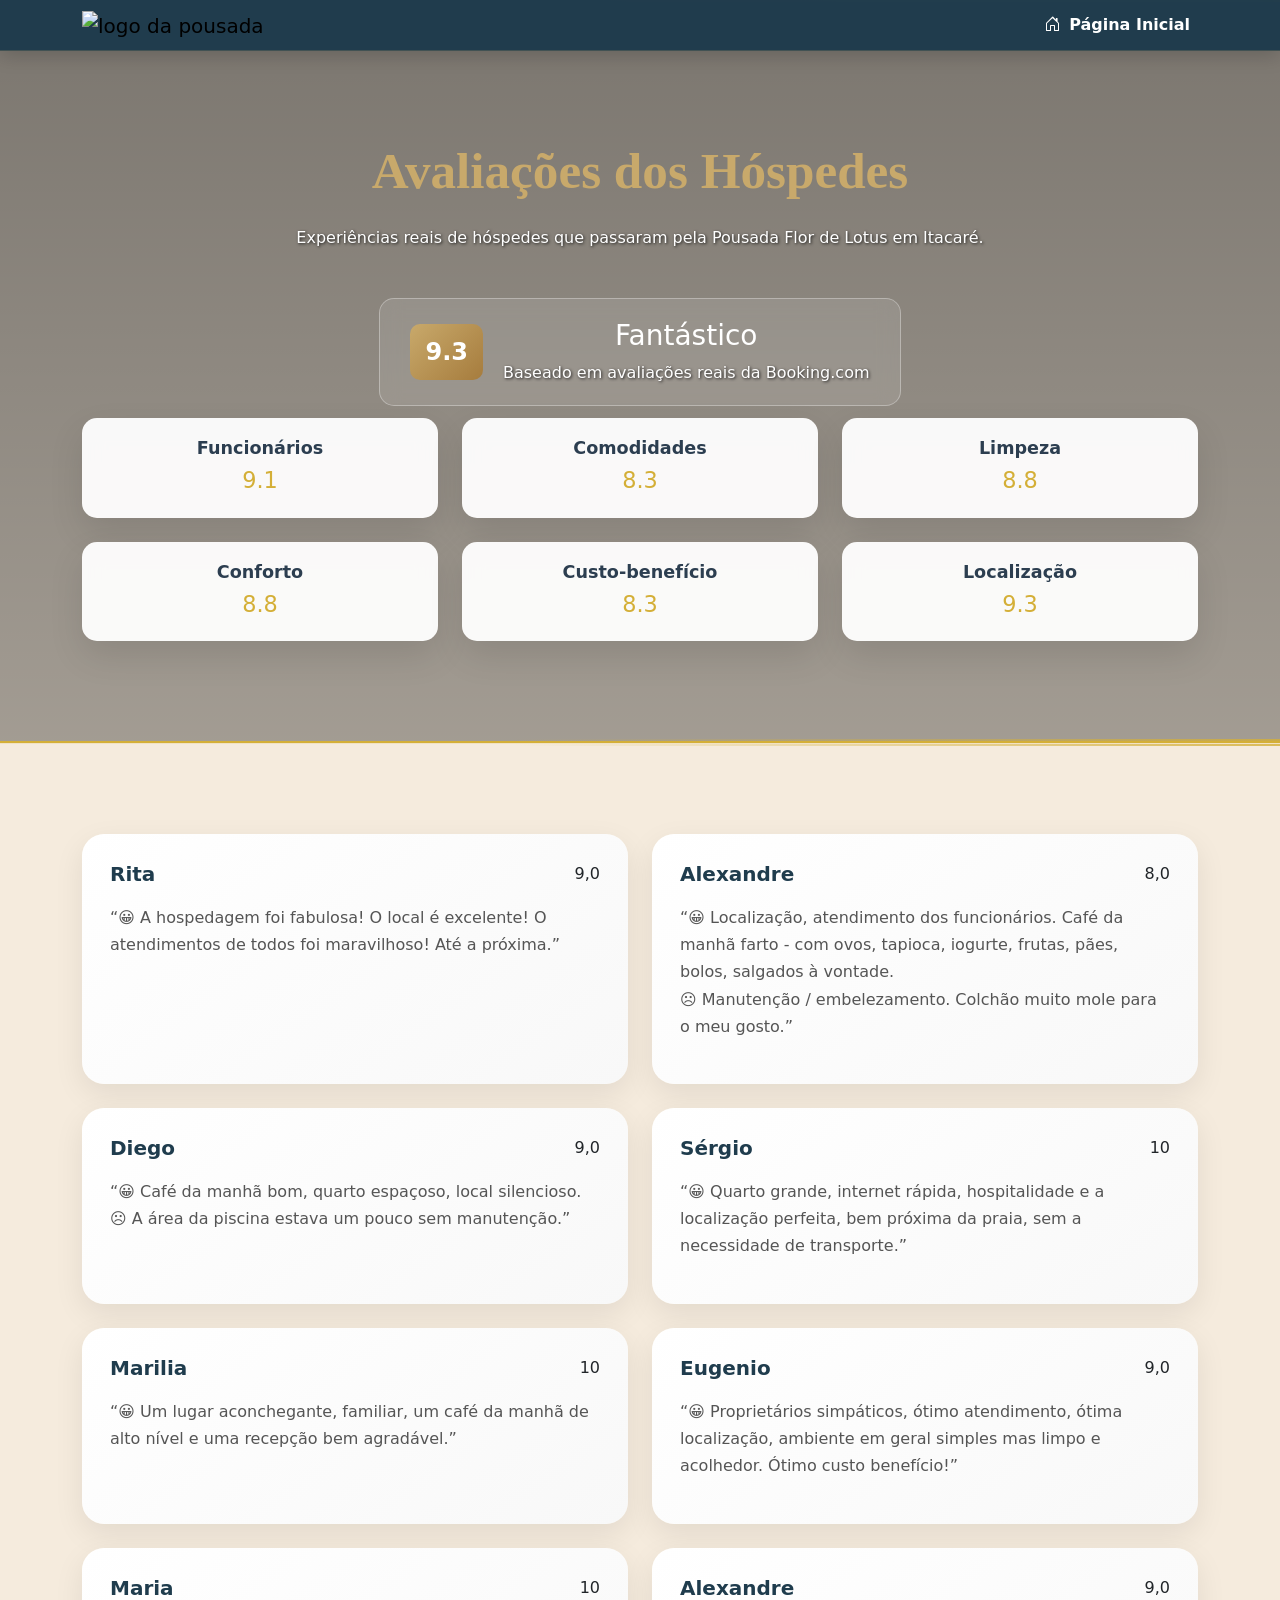
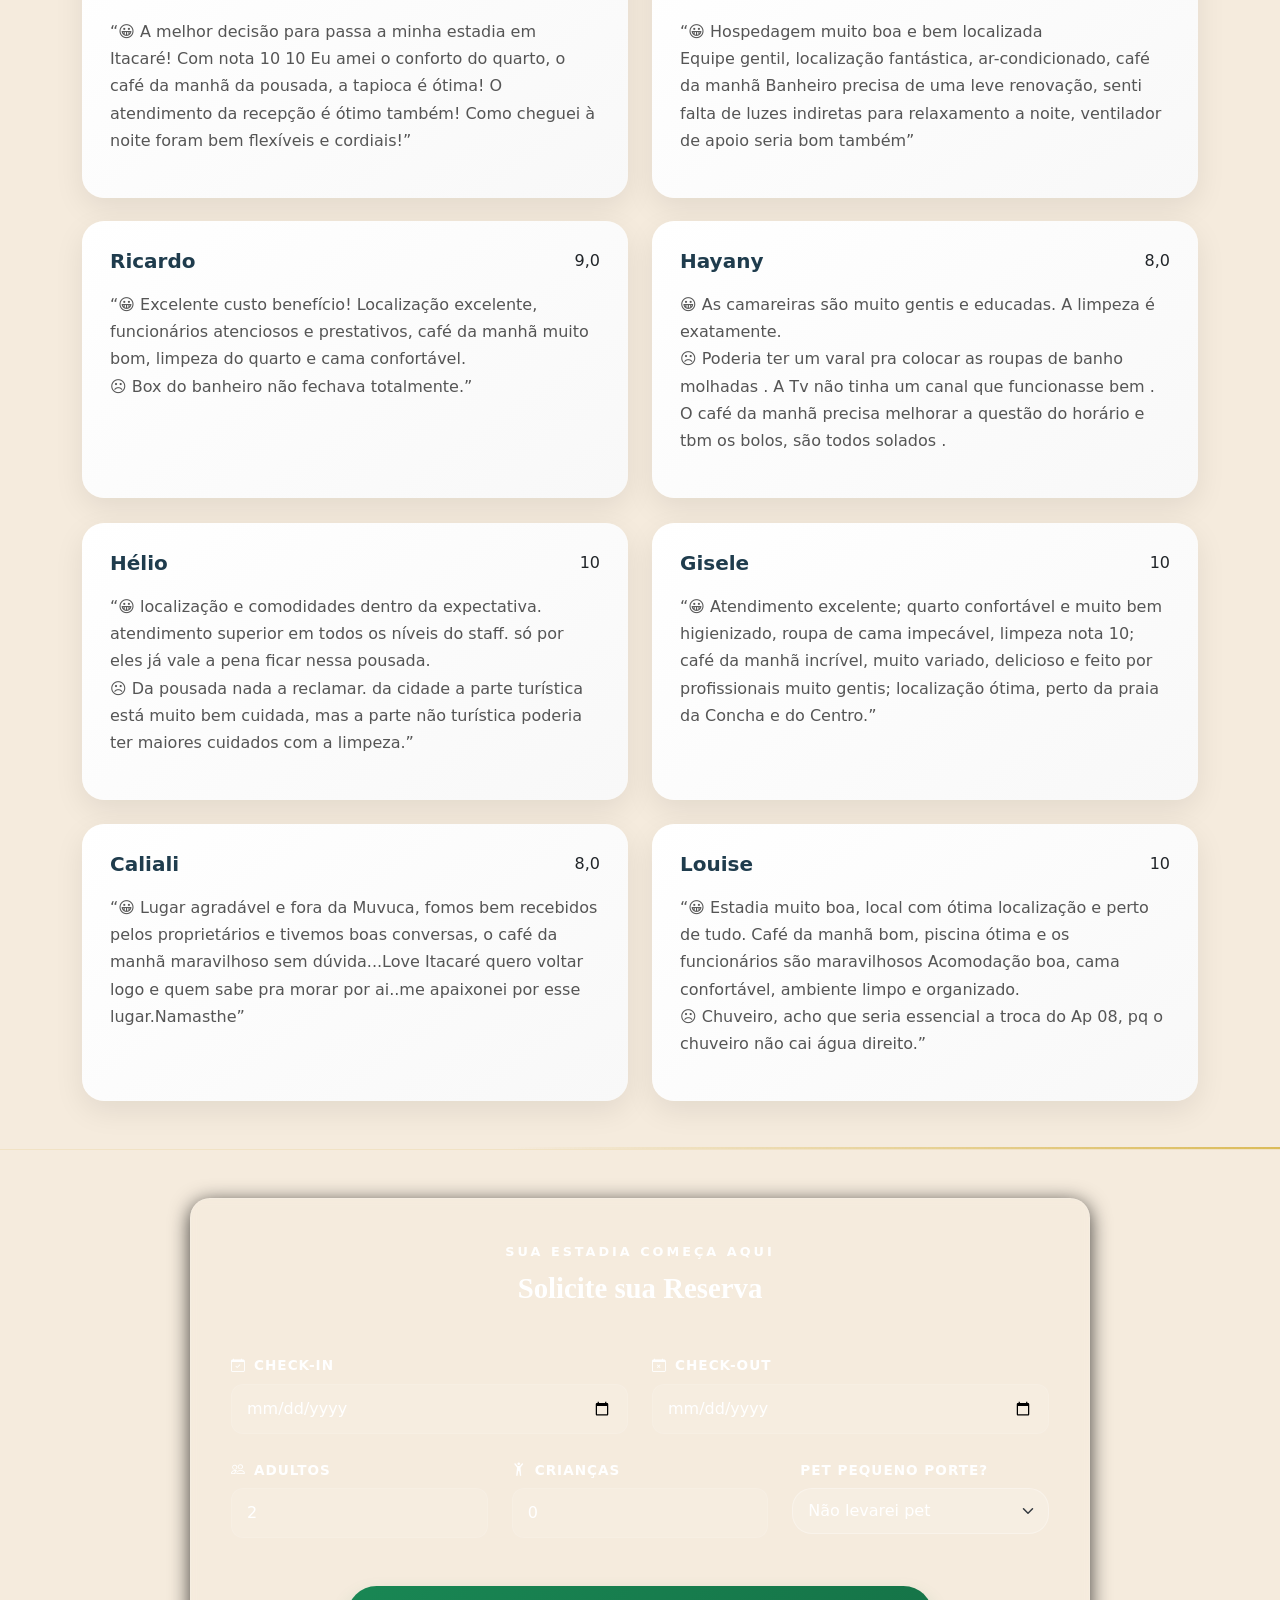
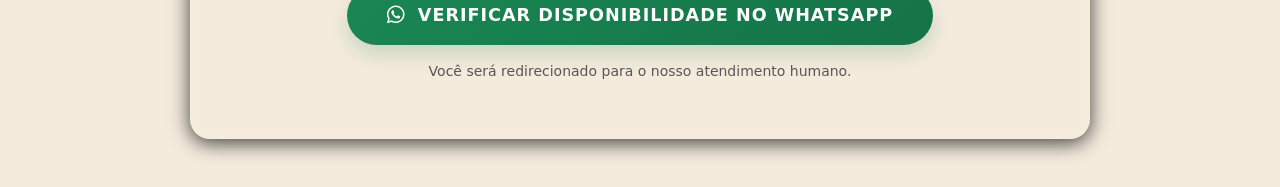
==== commit 90054c46: "Site" ====
--- a/avaliacoes.html
+++ b/avaliacoes.html
@@ -30,30 +30,8 @@
                 <ul class="navbar-nav nav-pills">
                     <li class="nav-item fw-bold">
                         <a href="index.html#sobre-a-pousada" class="nav-link">
-                            <i class="bi bi-house-door me-1"></i> Sobre nós
+                            <i class="bi bi-house-door me-1"></i> Página Inicial
                         </a>
-                    </li>
-                    <li class="nav-item fw-bold">
-                        <a href="index.html#quartos" class="nav-link">
-                            <i class="bi bi-moon-stars me-1"></i> Nossos Quartos
-                        </a>
-                    </li>
-                    <li class="nav-item fw-bold">
-                        <a href="index.html#area-de-lazer" class="nav-link">
-                            <i class="bi bi-sun me-1"></i> Área de Lazer
-                        </a>
-                    </li>
-
-                    <li class="nav-item fw-bold">
-                        <a href="index.html#praias" class="nav-link">
-                            <i class="bi bi-water"></i> Praias
-                        </a>
-                    </li>
-                    <li class="nav-item fw-bold">
-                        <a href="index.html#fale-conosco" class="nav-link active">
-                            <i class="bi bi-telephone-inbound me-1"></i> Fale Conosco
-                        </a>
-                    </li>
                 </ul>
             </nav>
         </div>
@@ -63,7 +41,7 @@
     <section class="section-notas-fundo">
         <div class="container text-center">
             <h1 class="section-tittle">
-                 <span>Avaliações dos Hóspedes</span>
+                <span>Avaliações dos Hóspedes</span>
             </h1>
 
             <p class="mb-5">
@@ -125,174 +103,198 @@
     </section>
     <!-- AVALIAÇÕES -->
     <section class="pb-5 secao-avaliacoes-premium">
-    <div class="container">
-        <!-- Adicionado ID para controle do JavaScript -->
-        <div class="row g-4" id="lista-comentarios">
-
-            <!-- Rita -->
-            <div class="col-lg-6 card-item">
-                <div class="card-avaliacao">
-                    <div class="avaliacao-topo">
-                        <h5>Rita</h5>
-                        <span>9,0</span>
-                    </div>
-                    <p>“😀 A hospedagem foi fabulosa! O local é excelente! O atendimentos de todos foi maravilhoso! Até a próxima.”</p>
-                </div>
-            </div>
-
-            <!-- Alexandre -->
-            <div class="col-lg-6 card-item">
-                <div class="card-avaliacao">
-                    <div class="avaliacao-topo">
-                        <h5>Alexandre</h5>
-                        <span>8,0</span>
-                    </div>
-                    <p>“😀 Localização, atendimento dos funcionários. Café da manhã farto - com ovos, tapioca, iogurte, frutas, pães, bolos, salgados à vontade.<br>☹️ Manutenção / embelezamento. Colchão muito mole para o meu gosto.”</p>
-                </div>
-            </div>
-
-            <!-- Diego -->
-            <div class="col-lg-6 card-item">
-                <div class="card-avaliacao">
-                    <div class="avaliacao-topo">
-                        <h5>Diego</h5>
-                        <span>9,0</span>
-                    </div>
-                    <p>“😀 Café da manhã bom, quarto espaçoso, local silencioso.<br>☹️ A área da piscina estava um pouco sem manutenção.”</p>
-                </div>
-            </div>
-
-            <!-- Sérgio -->
-            <div class="col-lg-6 card-item">
-                <div class="card-avaliacao">
-                    <div class="avaliacao-topo">
-                        <h5>Sérgio</h5>
-                        <span>10</span>
-                    </div>
-                    <p>“😀 Quarto grande, internet rápida, hospitalidade e a localização perfeita, bem próxima da praia, sem a necessidade de transporte.”</p>
-                </div>
-            </div>
-
-            <!-- Marilia -->
-            <div class="col-lg-6 card-item">
-                <div class="card-avaliacao">
-                    <div class="avaliacao-topo">
-                        <h5>Marilia</h5>
-                        <span>10</span>
-                    </div>
-                    <p>“😀 Um lugar aconchegante, familiar, um café da manhã de alto nível e uma recepção bem agradável.”</p>
-                </div>
-            </div>
-
-            <!-- Eugenio -->
-            <div class="col-lg-6 card-item">
-                <div class="card-avaliacao">
-                    <div class="avaliacao-topo">
-                        <h5>Eugenio</h5>
-                        <span>9,0</span>
-                    </div>
-                    <p>“😀 Proprietários simpáticos, ótimo atendimento, ótima localização, ambiente em geral simples mas limpo e acolhedor. Ótimo custo benefício!”</p>
-                </div>
-            </div>
-
-            <!-- Maria -->
-            <div class="col-lg-6 card-item">
-                <div class="card-avaliacao">
-                    <div class="avaliacao-topo">
-                        <h5>Maria</h5>
-                        <span>10</span>
-                    </div>
-                    <p>“😀 A melhor decisão para passa a minha estadia em Itacaré! Com nota 10 10 Eu amei o conforto do quarto, o café da manhã da pousada, a tapioca é ótima! O atendimento da recepção é ótimo também! Como cheguei à noite foram bem flexíveis e cordiais!”</p>
-                </div>
-            </div>
-
-            <!-- Alexandre (2) -->
-            <div class="col-lg-6 card-item">
-                <div class="card-avaliacao">
-                    <div class="avaliacao-topo">
-                        <h5>Alexandre</h5>
-                        <span>9,0</span>
-                    </div>
-                    <p>“😀 Hospedagem muito boa e bem localizada<br>Equipe gentil, localização fantástica, ar-condicionado, café da manhã Banheiro precisa de uma leve renovação, senti falta de luzes indiretas para relaxamento a noite, ventilador de apoio seria bom também”</p>
-                </div>
-            </div>
-
-            <!-- Ricardo -->
-            <div class="col-lg-6 card-item">
-                <div class="card-avaliacao">
-                    <div class="avaliacao-topo">
-                        <h5>Ricardo</h5>
-                        <span>9,0</span>
-                    </div>
-                    <p>“😀 Excelente custo benefício! Localização excelente, funcionários atenciosos e prestativos, café da manhã muito bom, limpeza do quarto e cama confortável.<br>☹️ Box do banheiro não fechava totalmente.”</p>
-                </div>
-            </div>
-
-            <!-- Hayany -->
-            <div class="col-lg-6 card-item">
-                <div class="card-avaliacao">
-                    <div class="avaliacao-topo">
-                        <h5>Hayany</h5>
-                        <span>8,0</span>
-                    </div>
-                    <p>😀 As camareiras são muito gentis e educadas. A limpeza é exatamente.<br>☹️ Poderia ter um varal pra colocar as roupas de banho molhadas . A Tv não tinha um canal que funcionasse bem . O café da manhã precisa melhorar a questão do horário e tbm os bolos, são todos solados .</p>
-                </div>
-            </div>
-
-            <!-- Hélio -->
-            <div class="col-lg-6 card-item">
-                <div class="card-avaliacao">
-                    <div class="avaliacao-topo">
-                        <h5>Hélio</h5>
-                        <span>10</span>
-                    </div>
-                    <p>“😀 localização e comodidades dentro da expectativa. atendimento superior em todos os níveis do staff. só por eles já vale a pena ficar nessa pousada.<br>☹️ Da pousada nada a reclamar. da cidade a parte turística está muito bem cuidada, mas a parte não turística poderia ter maiores cuidados com a limpeza.”</p>
-                </div>
-            </div>
-
-            <!-- Gisele -->
-            <div class="col-lg-6 card-item">
-                <div class="card-avaliacao">
-                    <div class="avaliacao-topo">
-                        <h5>Gisele</h5>
-                        <span>10</span>
-                    </div>
-                    <p>“😀 Atendimento excelente; quarto confortável e muito bem higienizado, roupa de cama impecável, limpeza nota 10; café da manhã incrível, muito variado, delicioso e feito por profissionais muito gentis; localização ótima, perto da praia da Concha e do Centro.”</p>
-                </div>
-            </div>
-
-            <!-- Caliali -->
-            <div class="col-lg-6 card-item">
-                <div class="card-avaliacao">
-                    <div class="avaliacao-topo">
-                        <h5>Caliali</h5>
-                        <span>8,0</span>
-                    </div>
-                    <p>“😀 Lugar agradável e fora da Muvuca, fomos bem recebidos pelos proprietários e tivemos boas conversas, o café da manhã maravilhoso sem dúvida...Love Itacaré quero voltar logo e quem sabe pra morar por ai..me apaixonei por esse lugar.Namasthe”</p>
-                </div>
-            </div>
-
-            <!-- Louise -->
-            <div class="col-lg-6 card-item">
-                <div class="card-avaliacao">
-                    <div class="avaliacao-topo">
-                        <h5>Louise</h5>
-                        <span>10</span>
-                    </div>
-                    <p>“😀 Estadia muito boa, local com ótima localização e perto de tudo. Café da manhã bom, piscina ótima e os funcionários são maravilhosos Acomodação boa, cama confortável, ambiente limpo e organizado.<br>☹️ Chuveiro, acho que seria essencial a troca do Ap 08, pq o chuveiro não cai água direito.”</p>
-                </div>
-            </div>
-
-        </div>
-
-        <!-- Botão Visível apenas no Mobile (d-lg-none) -->
-        <div class="text-center mt-4 d-lg-none">
-            <button id="btn-ver-mais" class="btn btn-outline-primary" style="border-color: #d4af37; color: #d4af37;">
-                Ver mais comentários <i class="bi bi-chevron-down"></i>
-            </button>
-        </div>
-    </div>
-</section>
+        <div class="container">
+            <div class="row g-4" id="lista-comentarios">
+
+                <!-- Rita -->
+                <div class="col-lg-6 card-item">
+                    <div class="card-avaliacao">
+                        <div class="avaliacao-topo">
+                            <h5>Rita</h5>
+                            <span>9,0</span>
+                        </div>
+                        <p>“😀 A hospedagem foi fabulosa! O local é excelente! O atendimentos de todos foi maravilhoso!
+                            Até a próxima.”</p>
+                    </div>
+                </div>
+
+                <!-- Alexandre -->
+                <div class="col-lg-6 card-item">
+                    <div class="card-avaliacao">
+                        <div class="avaliacao-topo">
+                            <h5>Alexandre</h5>
+                            <span>8,0</span>
+                        </div>
+                        <p>“😀 Localização, atendimento dos funcionários. Café da manhã farto - com ovos, tapioca,
+                            iogurte, frutas, pães, bolos, salgados à vontade.<br>☹️ Manutenção / embelezamento. Colchão
+                            muito mole para o meu gosto.”</p>
+                    </div>
+                </div>
+
+                <!-- Diego -->
+                <div class="col-lg-6 card-item">
+                    <div class="card-avaliacao">
+                        <div class="avaliacao-topo">
+                            <h5>Diego</h5>
+                            <span>9,0</span>
+                        </div>
+                        <p>“😀 Café da manhã bom, quarto espaçoso, local silencioso.<br>☹️ A área da piscina estava um
+                            pouco sem manutenção.”</p>
+                    </div>
+                </div>
+
+                <!-- Sérgio -->
+                <div class="col-lg-6 card-item">
+                    <div class="card-avaliacao">
+                        <div class="avaliacao-topo">
+                            <h5>Sérgio</h5>
+                            <span>10</span>
+                        </div>
+                        <p>“😀 Quarto grande, internet rápida, hospitalidade e a localização perfeita, bem próxima da
+                            praia, sem a necessidade de transporte.”</p>
+                    </div>
+                </div>
+
+                <!-- Marilia -->
+                <div class="col-lg-6 card-item">
+                    <div class="card-avaliacao">
+                        <div class="avaliacao-topo">
+                            <h5>Marilia</h5>
+                            <span>10</span>
+                        </div>
+                        <p>“😀 Um lugar aconchegante, familiar, um café da manhã de alto nível e uma recepção bem
+                            agradável.”</p>
+                    </div>
+                </div>
+
+                <!-- Eugenio -->
+                <div class="col-lg-6 card-item">
+                    <div class="card-avaliacao">
+                        <div class="avaliacao-topo">
+                            <h5>Eugenio</h5>
+                            <span>9,0</span>
+                        </div>
+                        <p>“😀 Proprietários simpáticos, ótimo atendimento, ótima localização, ambiente em geral simples
+                            mas limpo e acolhedor. Ótimo custo benefício!”</p>
+                    </div>
+                </div>
+
+                <!-- Maria -->
+                <div class="col-lg-6 card-item">
+                    <div class="card-avaliacao">
+                        <div class="avaliacao-topo">
+                            <h5>Maria</h5>
+                            <span>10</span>
+                        </div>
+                        <p>“😀 A melhor decisão para passa a minha estadia em Itacaré! Com nota 10 10 Eu amei o conforto
+                            do quarto, o café da manhã da pousada, a tapioca é ótima! O atendimento da recepção é ótimo
+                            também! Como cheguei à noite foram bem flexíveis e cordiais!”</p>
+                    </div>
+                </div>
+
+                <!-- Alexandre (2) -->
+                <div class="col-lg-6 card-item">
+                    <div class="card-avaliacao">
+                        <div class="avaliacao-topo">
+                            <h5>Alexandre</h5>
+                            <span>9,0</span>
+                        </div>
+                        <p>“😀 Hospedagem muito boa e bem localizada<br>Equipe gentil, localização fantástica,
+                            ar-condicionado, café da manhã Banheiro precisa de uma leve renovação, senti falta de luzes
+                            indiretas para relaxamento a noite, ventilador de apoio seria bom também”</p>
+                    </div>
+                </div>
+
+                <!-- Ricardo -->
+                <div class="col-lg-6 card-item">
+                    <div class="card-avaliacao">
+                        <div class="avaliacao-topo">
+                            <h5>Ricardo</h5>
+                            <span>9,0</span>
+                        </div>
+                        <p>“😀 Excelente custo benefício! Localização excelente, funcionários atenciosos e prestativos,
+                            café da manhã muito bom, limpeza do quarto e cama confortável.<br>☹️ Box do banheiro não
+                            fechava totalmente.”</p>
+                    </div>
+                </div>
+
+                <!-- Hayany -->
+                <div class="col-lg-6 card-item">
+                    <div class="card-avaliacao">
+                        <div class="avaliacao-topo">
+                            <h5>Hayany</h5>
+                            <span>8,0</span>
+                        </div>
+                        <p>😀 As camareiras são muito gentis e educadas. A limpeza é exatamente.<br>☹️ Poderia ter um
+                            varal pra colocar as roupas de banho molhadas . A Tv não tinha um canal que funcionasse bem
+                            . O café da manhã precisa melhorar a questão do horário e tbm os bolos, são todos solados .
+                        </p>
+                    </div>
+                </div>
+
+                <!-- Hélio -->
+                <div class="col-lg-6 card-item">
+                    <div class="card-avaliacao">
+                        <div class="avaliacao-topo">
+                            <h5>Hélio</h5>
+                            <span>10</span>
+                        </div>
+                        <p>“😀 localização e comodidades dentro da expectativa. atendimento superior em todos os níveis
+                            do staff. só por eles já vale a pena ficar nessa pousada.<br>☹️ Da pousada nada a reclamar.
+                            da cidade a parte turística está muito bem cuidada, mas a parte não turística poderia ter
+                            maiores cuidados com a limpeza.”</p>
+                    </div>
+                </div>
+
+                <!-- Gisele -->
+                <div class="col-lg-6 card-item">
+                    <div class="card-avaliacao">
+                        <div class="avaliacao-topo">
+                            <h5>Gisele</h5>
+                            <span>10</span>
+                        </div>
+                        <p>“😀 Atendimento excelente; quarto confortável e muito bem higienizado, roupa de cama
+                            impecável, limpeza nota 10; café da manhã incrível, muito variado, delicioso e feito por
+                            profissionais muito gentis; localização ótima, perto da praia da Concha e do Centro.”</p>
+                    </div>
+                </div>
+
+                <!-- Caliali -->
+                <div class="col-lg-6 card-item">
+                    <div class="card-avaliacao">
+                        <div class="avaliacao-topo">
+                            <h5>Caliali</h5>
+                            <span>8,0</span>
+                        </div>
+                        <p>“😀 Lugar agradável e fora da Muvuca, fomos bem recebidos pelos proprietários e tivemos boas
+                            conversas, o café da manhã maravilhoso sem dúvida...Love Itacaré quero voltar logo e quem
+                            sabe pra morar por ai..me apaixonei por esse lugar.Namasthe”</p>
+                    </div>
+                </div>
+
+                <!-- Louise -->
+                <div class="col-lg-6 card-item">
+                    <div class="card-avaliacao">
+                        <div class="avaliacao-topo">
+                            <h5>Louise</h5>
+                            <span>10</span>
+                        </div>
+                        <p>“😀 Estadia muito boa, local com ótima localização e perto de tudo. Café da manhã bom,
+                            piscina ótima e os funcionários são maravilhosos Acomodação boa, cama confortável, ambiente
+                            limpo e organizado.<br>☹️ Chuveiro, acho que seria essencial a troca do Ap 08, pq o chuveiro
+                            não cai água direito.”</p>
+                    </div>
+                </div>
+            </div>
+            <!-- Botão Visível apenas no Mobile (d-lg-none) -->
+            <div class="text-center mt-4 d-lg-none">
+                <button id="btn-ver-mais" class="btn btn-outline-primary"
+                    style="border-color: #d4af37; color: #d4af37;">
+                    Ver mais comentários <i class="bi bi-chevron-down"></i>
+                </button>
+            </div>
+        </div>
+    </section>
     <!-- RESERVA FINAL -->
     <section class="pb-5 pt-5 section-reserva-fundo">
         <div class="container">
--- a/main.css
+++ b/main.css
@@ -10,13 +10,16 @@
     --sombra: 0 10px 30px rgba(0, 0, 0, 0.12);
 }
 
-html, body {
+html,
+body {
     margin: 0;
     padding: 0;
     overflow-x: hidden;
 }
 
-html { scroll-behavior: smooth; }
+html {
+    scroll-behavior: smooth;
+}
 
 body {
     font-family: 'Poppins', sans-serif;
@@ -45,7 +48,9 @@
     transition: transform 0.3s ease;
 }
 
-header img:hover { transform: scale(1.03); }
+header img:hover {
+    transform: scale(1.03);
+}
 
 .navbar-toggler {
     background-color: rgba(255, 255, 255, 0.85);
@@ -57,7 +62,8 @@
     font-weight: 500;
     border-radius: 30px;
     padding: 10px 18px;
-    transition: all 0.3s ease;
+    transition: transform 0.3s ease,
+        opacity 0.3s ease;
 }
 
 #cabecalho .nav .nav-link:hover {
@@ -87,24 +93,35 @@
     padding-bottom: 5px !important;
 }
 
-.pag-interna #cabecalho .nav-link { color: var(--branco) !important; }
-.pag-interna #cabecalho .nav-link:hover { color: var(--dourado) !important; }
+.pag-interna #cabecalho .nav-link {
+    color: var(--branco) !important;
+}
+
+.pag-interna #cabecalho .nav-link:hover {
+    color: var(--dourado) !important;
+}
+
 .pag-interna #cabecalho .nav-pills .nav-link.active {
     background-color: var(--dourado) !important;
     color: var(--azul-profundo) !important;
 }
-.pag-interna #cabecalho .nav-pills .nav-link.active i { color: var(--azul-profundo) !important; }
+
+.pag-interna #cabecalho .nav-pills .nav-link.active i {
+    color: var(--azul-profundo) !important;
+}
 
 /* =========================================
    HERO E WRAPPER (ESTABILIZADOR DE SCROLL)
    ========================================= */
 .hero-wrapper {
     width: 100%;
-    height: 100svh; /* Ocupa a tela toda de forma segura no telemóvel */
+    height: 100svh;
+    /* Ocupa a tela toda de forma segura no telemóvel */
     display: flex;
     justify-content: center;
     align-items: flex-start;
-    background-color: var(--bege); /* 👈 Fundo sólido para destacar o cartão quando ele encolhe! */
+    background-color: var(--bege);
+    /* 👈 Fundo sólido para destacar o cartão quando ele encolhe! */
 }
 
 #carousel {
@@ -114,7 +131,7 @@
     border-radius: 0px;
     overflow: hidden;
     box-shadow: 0 20px 45px rgba(0, 0, 0, 0.18);
-    border: 0px solid rgba(255, 255, 255, 0); 
+    border: 0px solid rgba(255, 255, 255, 0);
     will-change: width, height, border-radius, margin-top;
 }
 
@@ -127,7 +144,7 @@
 
 .img-custom {
     width: 100% !important;
-    height: 100% !important; 
+    height: 100% !important;
     object-fit: cover !important;
     filter: brightness(0.72);
 }
@@ -136,8 +153,9 @@
     position: absolute;
     inset: 0;
     display: flex;
-    align-items: center; /* Volta a centrar perfeitamente na área visível */
-    padding: 20px; 
+    align-items: center;
+    /* Volta a centrar perfeitamente na área visível */
+    padding: 20px;
     justify-content: center;
     text-align: center;
 }
@@ -188,13 +206,28 @@
     color: var(--azul-profundo);
     margin-bottom: 25px;
 }
-.section-tittle span { color: var(--dourado); }
-.text-colored { color: var(--azul-profundo); font-weight: 600; }
-
-section { padding-top: 90px; padding-bottom: 90px; }
-
-img { transition: all 0.4s ease; }
-img:hover { transform: scale(1.02); }
+
+.section-tittle span {
+    color: var(--dourado);
+}
+
+.text-colored {
+    color: var(--azul-profundo);
+    font-weight: 600;
+}
+
+section {
+    padding-top: 90px;
+    padding-bottom: 90px;
+}
+
+img {
+    transition: all 0.4s ease;
+}
+
+img:hover {
+    transform: scale(1.02);
+}
 
 /* =========================================
    FUNDOS DE SECÇÃO
@@ -204,11 +237,26 @@
     background: linear-gradient(rgba(250, 248, 243, 0.72), rgba(245, 235, 221, 0.82)), url('./img Pousada/interiorpousada.jpg');
     background-size: cover;
     background-position: center;
-    background-attachment: fixed;
-}
-#praias { background: linear-gradient(180deg, #f8f4eb, #fdfbf7); }
-#quartos, #area-de-lazer { background: var(--bege); }
-#avaliacoes { background: linear-gradient(180deg, #fdfbf7, #f5ebdd); }
+}
+
+#praias {
+    background: linear-gradient(180deg, #f8f4eb, #fdfbf7);
+}
+
+#quartos,
+#area-de-lazer {
+    background: var(--bege);
+}
+
+#avaliacoes {
+    background: linear-gradient(180deg, #fdfbf7, #f5ebdd);
+}
+
+#avaliacoes::before,
+#avaliacoes::after,
+.ramo {
+    will-change: transform;
+}
 
 /* =========================================
    SOBRE A POUSADA
@@ -227,7 +275,10 @@
 }
 
 @media (min-width: 1200px) {
-    .foto-sobre-pousada { max-width: 620px; height: 480px; }
+    .foto-sobre-pousada {
+        max-width: 620px;
+        height: 480px;
+    }
 }
 
 /* =========================================
@@ -256,7 +307,9 @@
     transition: transform 0.4s ease;
 }
 
-.img-main-container:hover .quarto-img-main { transform: scale(1.03); }
+.img-main-container:hover .quarto-img-main {
+    transform: scale(1.03);
+}
 
 .img-thumbs-container {
     flex: 1;
@@ -282,18 +335,61 @@
     transition: all 0.2s ease;
 }
 
-.quarto-amenities { list-style: none; padding: 0; margin-top: 15px; }
-.quarto-amenities li { margin-bottom: 10px; color: var(--azul-profundo); font-size: 0.95rem; }
-.quarto-amenities i { color: var(--dourado); margin-right: 10px; font-size: 1.1rem; }
+.quarto-amenities {
+    list-style: none;
+    padding: 0;
+    margin-top: 15px;
+}
+
+.quarto-amenities li {
+    margin-bottom: 10px;
+    color: var(--azul-profundo);
+    font-size: 0.95rem;
+}
+
+.quarto-amenities i {
+    color: var(--dourado);
+    margin-right: 10px;
+    font-size: 1.1rem;
+}
 
 /* Animações Thumbs Desktop */
-.animate-thumb-1 { animation: thumbToMain 0.4s forwards ease-in-out; }
-.animate-thumb-2 { animation: thumbShift 0.4s forwards ease-in-out; }
-.fade-in-thumb { animation: thumbFadeIn 0.4s forwards ease-out; }
-
-@keyframes thumbToMain { to { transform: translateX(-60px) scale(1.05); opacity: 0; } }
-@keyframes thumbShift { to { transform: translateY(calc(-100% - 12px)); } }
-@keyframes thumbFadeIn { from { opacity: 0; transform: translateY(20px); } to { opacity: 1; transform: translateY(0); } }
+.animate-thumb-1 {
+    animation: thumbToMain 0.4s forwards ease-in-out;
+}
+
+.animate-thumb-2 {
+    animation: thumbShift 0.4s forwards ease-in-out;
+}
+
+.fade-in-thumb {
+    animation: thumbFadeIn 0.4s forwards ease-out;
+}
+
+@keyframes thumbToMain {
+    to {
+        transform: translateX(-60px) scale(1.05);
+        opacity: 0;
+    }
+}
+
+@keyframes thumbShift {
+    to {
+        transform: translateY(calc(-100% - 12px));
+    }
+}
+
+@keyframes thumbFadeIn {
+    from {
+        opacity: 0;
+        transform: translateY(20px);
+    }
+
+    to {
+        opacity: 1;
+        transform: translateY(0);
+    }
+}
 
 
 /* =========================================
@@ -308,13 +404,15 @@
     border: 1px solid rgba(200, 169, 107, 0.25);
 }
 
-.form-control, .form-select {
+.form-control,
+.form-select {
     border-radius: 14px;
     padding: 12px;
     border: 1px solid rgba(31, 60, 77, 0.15);
 }
 
-.form-control:focus, .form-select:focus {
+.form-control:focus,
+.form-select:focus {
     border-color: var(--dourado);
     box-shadow: 0 0 10px rgba(200, 169, 107, 0.25);
 }
@@ -329,7 +427,10 @@
     transition: all 0.3s ease;
 }
 
-.btn-reservar:hover { transform: translateY(-2px); color: white;}
+.btn-reservar:hover {
+    transform: translateY(-2px);
+    color: white;
+}
 
 .campo-tamanho-igual {
     height: 52px !important;
@@ -353,32 +454,77 @@
 /* =========================================
    PRAIAS
    ========================================= */
-.nav-praias .nav-link { border-radius: 14px; margin-bottom: 8px; transition: all 0.3s ease; }
-.nav-praias .nav-link.active { background: linear-gradient(135deg, var(--dourado), var(--dourado-escuro)); color: white; }
-.nav-praias .nav-link:hover { background: rgba(200, 169, 107, 0.12); }
-.col-md-3 img { width: 100%; border-radius: 18px; box-shadow: var(--sombra); }
+.nav-praias .nav-link {
+    border-radius: 14px;
+    margin-bottom: 8px;
+    transition: all 0.3s ease;
+}
+
+.nav-praias .nav-link.active {
+    background: linear-gradient(135deg, var(--dourado), var(--dourado-escuro));
+    color: white;
+}
+
+.nav-praias .nav-link:hover {
+    background: rgba(200, 169, 107, 0.12);
+}
+
+.col-md-3 img {
+    width: 100%;
+    border-radius: 18px;
+    box-shadow: var(--sombra);
+}
 
 .praias-dropdown-box {
-    background: white; padding: 18px; border-radius: 18px;
-    box-shadow: var(--sombra); border: 1px solid rgba(200, 169, 107, 0.35);
-}
-.praias-dropdown { border-radius: 14px; padding: 12px; border: 1px solid var(--dourado); }
+    background: white;
+    padding: 18px;
+    border-radius: 18px;
+    box-shadow: var(--sombra);
+    border: 1px solid rgba(200, 169, 107, 0.35);
+}
+
+.praias-dropdown {
+    border-radius: 14px;
+    padding: 12px;
+    border: 1px solid var(--dourado);
+}
 
 /* =========================================
    FALE CONOSCO E MAPA
    ========================================= */
 #fale-conosco .btn-enviar {
-    background-color: #157347; color: white; border: none; transition: 0.3s;
-}
+    background-color: #157347;
+    color: white;
+    border: none;
+    transition: 0.3s;
+}
+
 #fale-conosco .btn-enviar:hover {
-    background-color: #198754 !important; transform: translateY(-2px);
-}
-
-.social-links li { list-style: none; display: inline-block; margin-right: 12px; }
-.social-links a { text-decoration: none; font-size: 2rem; color: var(--azul-profundo); transition: all 0.3s ease; }
-.social-links a:hover { color: var(--dourado); }
-
-.mapa-container iframe { border-radius: 20px; box-shadow: 0 4px 20px rgba(0, 0, 0, 0.15); }
+    background-color: #198754 !important;
+    transform: translateY(-2px);
+}
+
+.social-links li {
+    list-style: none;
+    display: inline-block;
+    margin-right: 12px;
+}
+
+.social-links a {
+    text-decoration: none;
+    font-size: 2rem;
+    color: var(--azul-profundo);
+    transition: all 0.3s ease;
+}
+
+.social-links a:hover {
+    color: var(--dourado);
+}
+
+.mapa-container iframe {
+    border-radius: 20px;
+    box-shadow: 0 4px 20px rgba(0, 0, 0, 0.15);
+}
 
 
 /* =========================================
@@ -387,11 +533,14 @@
 #area-de-lazer {
     background-color: var(--bege) !important;
     padding-top: 80px !important;
-    padding-bottom: 140px !important; 
+    padding-bottom: 140px !important;
     position: relative;
 }
 
-#area-de-lazer .container { position: relative; z-index: 10; }
+#area-de-lazer .container {
+    position: relative;
+    z-index: 10;
+}
 
 .lazer-click-card {
     position: relative;
@@ -403,50 +552,112 @@
     transition: height 0.5s cubic-bezier(0.25, 1, 0.5, 1), transform 0.3s ease;
 }
 
-.lazer-click-card img { object-fit: cover; transition: transform 0.5s ease; }
+.lazer-click-card img {
+    object-fit: cover;
+    transition: transform 0.5s ease;
+}
 
 .lazer-hover-overlay {
-    position: absolute; inset: 0;
-    background: rgba(31, 60, 77, 0.4); 
+    position: absolute;
+    inset: 0;
+    background: rgba(31, 60, 77, 0.4);
     backdrop-filter: blur(5px);
-    display: flex; align-items: center; justify-content: center;
-    opacity: 0; transition: opacity 0.3s ease; z-index: 5;
-}
-.lazer-click-card:not(.is-open):hover .lazer-hover-overlay { opacity: 1; }
+    display: flex;
+    align-items: center;
+    justify-content: center;
+    opacity: 0;
+    transition: opacity 0.3s ease;
+    z-index: 5;
+}
+
+.lazer-click-card:not(.is-open):hover .lazer-hover-overlay {
+    opacity: 1;
+}
 
 .lazer-hover-overlay span {
-    color: white; font-weight: 500; font-size: 1.1rem;
-    transform: translateY(15px); transition: transform 0.3s ease;
-}
-.lazer-click-card:not(.is-open):hover .lazer-hover-overlay span { transform: translateY(0); }
+    color: white;
+    font-weight: 500;
+    font-size: 1.1rem;
+    transform: translateY(15px);
+    transition: transform 0.3s ease;
+}
+
+.lazer-click-card:not(.is-open):hover .lazer-hover-overlay span {
+    transform: translateY(0);
+}
 
 .lazer-card-content {
-    position: absolute; bottom: 0; left: 0; width: 100%;
+    position: absolute;
+    bottom: 0;
+    left: 0;
+    width: 100%;
     padding: 60px 20px 25px;
-    background: linear-gradient(to top, rgba(31,60,77, 0.95) 15%, transparent 100%);
-    z-index: 10; transition: background 0.5s ease;
-}
-
-.lazer-description { max-height: 0; opacity: 0; overflow: hidden; transition: max-height 0.5s ease, opacity 0.5s ease; }
-
-.lazer-click-card.is-open { height: 480px; cursor: default; box-shadow: 0 15px 35px rgba(0,0,0,0.15); }
-.lazer-click-card.is-open .lazer-card-content { background: rgba(31,60,77, 0.92); padding-top: 25px; }
-.lazer-click-card.is-open .lazer-description { max-height: 200px; opacity: 1; }
+    background: linear-gradient(to top, rgba(31, 60, 77, 0.95) 15%, transparent 100%);
+    z-index: 10;
+    transition: background 0.5s ease;
+}
+
+.lazer-description {
+    max-height: 0;
+    opacity: 0;
+    overflow: hidden;
+    transition: max-height 0.5s ease, opacity 0.5s ease;
+}
+
+.lazer-click-card.is-open {
+    height: 480px;
+    cursor: default;
+    box-shadow: 0 15px 35px rgba(0, 0, 0, 0.15);
+}
+
+.lazer-click-card.is-open .lazer-card-content {
+    background: rgba(31, 60, 77, 0.92);
+    padding-top: 25px;
+}
+
+.lazer-click-card.is-open .lazer-description {
+    max-height: 200px;
+    opacity: 1;
+}
 
 .btn-close-card {
-    position: absolute; top: 15px; right: 15px;
-    background: rgba(255,255,255,0.25); border: none; color: white;
-    border-radius: 50%; width: 35px; height: 35px;
-    display: none; z-index: 20; backdrop-filter: blur(5px);
-}
-.lazer-click-card.is-open .btn-close-card { display: block; }
-.btn-close-card:hover { background: var(--dourado); }
+    position: absolute;
+    top: 15px;
+    right: 15px;
+    background: rgba(255, 255, 255, 0.25);
+    border: none;
+    color: white;
+    border-radius: 50%;
+    width: 35px;
+    height: 35px;
+    display: none;
+    z-index: 20;
+    backdrop-filter: blur(5px);
+}
+
+.lazer-click-card.is-open .btn-close-card {
+    display: block;
+}
+
+.btn-close-card:hover {
+    background: var(--dourado);
+}
 
 .lazer-wave-bottom {
-    position: absolute; bottom: -1px; left: 0; width: 100%;
-    overflow: hidden; line-height: 0; z-index: 1; 
-}
-.lazer-wave-bottom svg { display: block; width: calc(100% + 1.3px); height: 60px; }
+    position: absolute;
+    bottom: -1px;
+    left: 0;
+    width: 100%;
+    overflow: hidden;
+    line-height: 0;
+    z-index: 1;
+}
+
+.lazer-wave-bottom svg {
+    display: block;
+    width: calc(100% + 1.3px);
+    height: 60px;
+}
 
 
 /* =========================================
@@ -466,125 +677,302 @@
     cursor: pointer;
 }
 
-.avaliacao-topo { display: flex; justify-content: space-between; align-items: center; margin-bottom: 18px; }
-.avaliacao-topo h5 { margin: 0; font-weight: 600; color: var(--azul-profundo); }
-.card-avaliacao p { color: #555; line-height: 1.7; }
-.card-avaliacao small { color: var(--dourado-escuro); font-weight: 600; }
+.avaliacao-topo {
+    display: flex;
+    justify-content: space-between;
+    align-items: center;
+    margin-bottom: 18px;
+}
+
+.avaliacao-topo h5 {
+    margin: 0;
+    font-weight: 600;
+    color: var(--azul-profundo);
+}
+
+.card-avaliacao p {
+    color: #555;
+    line-height: 1.7;
+}
+
+.card-avaliacao small {
+    color: var(--dourado-escuro);
+    font-weight: 600;
+}
 
 .btn-avaliacoes {
-    display: inline-block; padding: 14px 30px; border-radius: 30px;
+    display: inline-block;
+    padding: 14px 30px;
+    border-radius: 30px;
     background: linear-gradient(135deg, var(--dourado), var(--dourado-escuro));
-    color: white; text-decoration: none; font-weight: 600; transition: 0.3s ease;
-}
-.btn-avaliacoes:hover { transform: translateY(-3px); color: white; }
+    color: white;
+    text-decoration: none;
+    font-weight: 600;
+    transition: 0.3s ease;
+}
+
+.btn-avaliacoes:hover {
+    transform: translateY(-3px);
+    color: white;
+}
 
 /* Efeito Hover 3D (Desktop) */
 .card-avaliacao::before {
-    content: ""; position: absolute; inset: 0;
+    content: "";
+    position: absolute;
+    inset: 0;
     background: radial-gradient(circle at var(--mouse-x, 50%) var(--mouse-y, 50%), rgba(212, 175, 55, 0.22), rgba(212, 175, 55, 0.08) 18%, transparent 42%);
-    opacity: 0; transition: opacity 0.25s ease; pointer-events: none; z-index: 1;
-}
+    opacity: 0;
+    transition: opacity 0.25s ease;
+    pointer-events: none;
+    z-index: 1;
+}
+
 .card-avaliacao::after {
-    content: ""; position: absolute; inset: 0;
+    content: "";
+    position: absolute;
+    inset: 0;
     background: linear-gradient(115deg, transparent 20%, rgba(255, 255, 255, 0.35), transparent 80%);
-    transform: translateX(-120%); transition: transform 0.6s ease; pointer-events: none; z-index: 2;
-}
-.card-avaliacao > * { position: relative; z-index: 3; }
+    transform: translateX(-120%);
+    transition: transform 0.6s ease;
+    pointer-events: none;
+    z-index: 2;
+}
+
+.card-avaliacao>* {
+    position: relative;
+    z-index: 3;
+}
 
 @media (min-width: 992px) {
-    .card-avaliacao:hover { box-shadow: 0 18px 35px rgba(0, 0, 0, 0.14), 0 8px 18px rgba(212, 175, 55, 0.18); }
-    .card-avaliacao:hover::before { opacity: 1; }
-    .card-avaliacao:hover::after { transform: translateX(120%); }
+    .card-avaliacao:hover {
+        box-shadow: 0 18px 35px rgba(0, 0, 0, 0.14), 0 8px 18px rgba(212, 175, 55, 0.18);
+    }
+
+    .card-avaliacao:hover::before {
+        opacity: 1;
+    }
+
+    .card-avaliacao:hover::after {
+        transform: translateX(120%);
+    }
 }
 
 
 /* =========================================
    ELEMENTOS PÁGINA INTERNA DE AVALIAÇÕES 
    ========================================= */
-.container-cards-overlap { margin-top: -60px; position: relative; z-index: 20; }
+.container-cards-overlap {
+    margin-top: -60px;
+    position: relative;
+    z-index: 20;
+}
 
 .nota-geral-box {
     background: rgba(255, 255, 255, 0.1);
-    backdrop-filter: blur(10px); -webkit-backdrop-filter: blur(10px);
+    backdrop-filter: blur(10px);
+    -webkit-backdrop-filter: blur(10px);
     border: 1px solid rgba(255, 255, 255, 0.318);
-    border-radius: 15px; display: inline-flex; align-items: center; padding: 20px 30px; gap: 20px;
-}
+    border-radius: 15px;
+    display: inline-flex;
+    align-items: center;
+    padding: 20px 30px;
+    gap: 20px;
+}
+
 .nota-numero {
-    color: #ffffff; font-weight: 800; font-size: 1.5rem; padding: 10px 15px; border-radius: 10px;
+    color: #ffffff;
+    font-weight: 800;
+    font-size: 1.5rem;
+    padding: 10px 15px;
+    border-radius: 10px;
     background: linear-gradient(135deg, var(--dourado), var(--dourado-escuro));
 }
 
-.nota-card { background: white; border-radius: 20px; padding: 24px; text-align: center; box-shadow: var(--sombra); }
-.nota-card h5 { margin-bottom: 14px; }
-.nota-card span { font-size: 2rem; font-weight: bold; color: var(--dourado-escuro); }
+.nota-card {
+    background: white;
+    border-radius: 20px;
+    padding: 24px;
+    text-align: center;
+    box-shadow: var(--sombra);
+}
+
+.nota-card h5 {
+    margin-bottom: 14px;
+}
+
+.nota-card span {
+    font-size: 2rem;
+    font-weight: bold;
+    color: var(--dourado-escuro);
+}
 
 .nota-card.borda-personalizada {
     background: rgba(255, 255, 255, 0.95) !important;
-    backdrop-filter: blur(10px); box-shadow: 0 15px 35px rgba(0, 0, 0, 0.1) !important;
+    backdrop-filter: blur(10px);
+    box-shadow: 0 15px 35px rgba(0, 0, 0, 0.1) !important;
 }
 
 .secao-avaliacoes-premium {
-    position: relative; overflow: hidden;
-    border-top: 1px solid rgba(212, 175, 55, 0.15); border-bottom: 1px solid rgba(212, 175, 55, 0.15);
-}
-.secao-avaliacoes-premium::before, .secao-avaliacoes-premium::after,
-.section-notas-fundo::before, .section-notas-fundo::after {
-    content: ""; position: absolute; left: 0; width: 100%; height: 2px;
+    position: relative;
+    overflow: hidden;
+    border-top: 1px solid rgba(212, 175, 55, 0.15);
+    border-bottom: 1px solid rgba(212, 175, 55, 0.15);
+}
+
+.secao-avaliacoes-premium::before,
+.secao-avaliacoes-premium::after,
+.section-notas-fundo::before,
+.section-notas-fundo::after {
+    content: "";
+    position: absolute;
+    left: 0;
+    width: 100%;
+    height: 2px;
     background: linear-gradient(90deg, transparent 0%, rgba(212, 175, 55, 0) 20%, rgba(212, 175, 55, 0.8) 50%, rgba(212, 175, 55, 0) 80%, transparent 100%);
-    background-size: 200% 100%; animation: linhaDeLuz 6s linear infinite; z-index: 10;
-}
-.secao-avaliacoes-premium::before, .section-notas-fundo::before { top: 0; }
-.secao-avaliacoes-premium::after, .section-notas-fundo::after { bottom: 0; }
-
-@keyframes linhaDeLuz { 0% { background-position: 200% 0%; } 100% { background-position: -200% 0%; } }
+    background-size: 200% 100%;
+    animation: linhaDeLuz 6s linear infinite;
+    z-index: 10;
+}
+
+.secao-avaliacoes-premium::before,
+.section-notas-fundo::before {
+    top: 0;
+}
+
+.secao-avaliacoes-premium::after,
+.section-notas-fundo::after {
+    bottom: 0;
+}
+
+@keyframes linhaDeLuz {
+    0% {
+        background-position: 200% 0%;
+    }
+
+    100% {
+        background-position: -200% 0%;
+    }
+}
 
 .section-notas-fundo {
     background: linear-gradient(rgba(0, 0, 0, 0.5), rgba(0, 0, 0, 0.3)), url('FotoPraia.jpg');
-    background-size: cover; background-position: center; background-attachment: fixed;
-    color: #ffffff; border-bottom: 2px solid #d4af37 !important; position: relative; z-index: 10;
-    padding-top: 140px !important; /* Compensa a altura do cabeçalho fixo */
+    background-size: cover;
+    background-position: center;
+    background-attachment: fixed;
+    color: #ffffff;
+    border-bottom: 2px solid #d4af37 !important;
+    position: relative;
+    z-index: 10;
+    padding-top: 140px !important;
+    /* Compensa a altura do cabeçalho fixo */
     padding-bottom: 100px !important;
 }
-.section-notas-fundo p { font-weight: 500; text-shadow: 1px 1px 3px rgba(0, 0, 0, 0.8); max-width: 700px; margin: 0 auto; }
+
+.section-notas-fundo p {
+    font-weight: 500;
+    text-shadow: 1px 1px 3px rgba(0, 0, 0, 0.8);
+    max-width: 700px;
+    margin: 0 auto;
+}
 
 .section-reserva-fundo {
     position: relative;
     background-image: linear-gradient(rgba(255, 255, 255, 0.2), rgba(255, 255, 255, 0.2)), url('FotoNoite.jpg');
-    background-attachment: fixed; background-size: cover; background-position: center; padding-top: 50px; overflow: hidden;
+    background-attachment: fixed;
+    background-size: cover;
+    background-position: center;
+    padding-top: 50px;
+    overflow: hidden;
 }
 
 /* =========================================
    CAIXA DE RESERVA FINAL (WHATSAPP)
    ========================================= */
 .box-reserva-final {
-    background: white; padding: 35px; border-radius: 24px; box-shadow: var(--sombra); max-width: 900px; margin: 0 auto;
-}
-.box-reserva-final h3 { font-family: 'Playfair Display', serif; font-weight: 700; color: var(--azul-profundo); font-size: 1.8rem; }
+    background: white;
+    padding: 35px;
+    border-radius: 24px;
+    box-shadow: var(--sombra);
+    max-width: 900px;
+    margin: 0 auto;
+}
+
+.box-reserva-final h3 {
+    font-family: 'Playfair Display', serif;
+    font-weight: 700;
+    color: var(--azul-profundo);
+    font-size: 1.8rem;
+}
+
 .box-reserva-final .form-label {
-    font-weight: 600; color: var(--azul-medio); font-size: 0.85rem; text-transform: uppercase; letter-spacing: 1px; margin-bottom: 8px;
-}
-.box-reserva-final .form-control, .box-reserva-final .form-select {
-    border: 2px solid #f1f1f1; border-radius: 12px; padding: 12px 15px; background-color: #fcfcfc; transition: all 0.3s ease; color: var(--azul-profundo);
-}
+    font-weight: 600;
+    color: var(--azul-medio);
+    font-size: 0.85rem;
+    text-transform: uppercase;
+    letter-spacing: 1px;
+    margin-bottom: 8px;
+}
+
+.box-reserva-final .form-control,
+.box-reserva-final .form-select {
+    border: 2px solid #f1f1f1;
+    border-radius: 12px;
+    padding: 12px 15px;
+    background-color: #fcfcfc;
+    transition: all 0.3s ease;
+    color: var(--azul-profundo);
+}
+
 .btn-reserva-final {
-    background: linear-gradient(135deg, #198754, #157347); color: white; border: none; padding: 16px 40px; border-radius: 50px;
-    font-weight: 700; text-transform: uppercase; letter-spacing: 1px; transition: all 0.4s ease; display: inline-flex; align-items: center; gap: 12px;
-    box-shadow: 0 10px 20px rgba(25, 135, 84, 0.2); cursor: pointer; text-decoration: none; font-size: 1.1rem;
-}
-.btn-reserva-final:hover { transform: translateY(-3px); box-shadow: 0 15px 30px rgba(25, 135, 84, 0.3); filter: brightness(1.1); color: white; }
+    background: linear-gradient(135deg, #198754, #157347);
+    color: white;
+    border: none;
+    padding: 16px 40px;
+    border-radius: 50px;
+    font-weight: 700;
+    text-transform: uppercase;
+    letter-spacing: 1px;
+    transition: all 0.4s ease;
+    display: inline-flex;
+    align-items: center;
+    gap: 12px;
+    box-shadow: 0 10px 20px rgba(25, 135, 84, 0.2);
+    cursor: pointer;
+    text-decoration: none;
+    font-size: 1.1rem;
+}
+
+.btn-reserva-final:hover {
+    transform: translateY(-3px);
+    box-shadow: 0 15px 30px rgba(25, 135, 84, 0.3);
+    filter: brightness(1.1);
+    color: white;
+}
 
 
 /* =========================================
    FOOTER GERAL
    ========================================= */
 footer {
-    text-align: center; background: var(--azul-profundo); color: white;
-    padding: 30px 15px; font-size: 0.95rem; letter-spacing: 0.5px;
+    text-align: center;
+    background: var(--azul-profundo);
+    color: white;
+    padding: 30px 15px;
+    font-size: 0.95rem;
+    letter-spacing: 0.5px;
 }
 
 @keyframes fadeUp {
-    from { opacity: 0; transform: translateY(30px); }
-    to { opacity: 1; transform: translateY(0); }
+    from {
+        opacity: 0;
+        transform: translateY(30px);
+    }
+
+    to {
+        opacity: 1;
+        transform: translateY(0);
+    }
 }
 
 
@@ -593,76 +981,266 @@
    ========================================= */
 
 @media (max-width: 991px) {
-    header img { width: 170px; }
-    .hero-content h1 { font-size: 2.5rem; }
-    .hero-content p { font-size: 1rem; }
-    
+    header img {
+        width: 170px;
+    }
+
+    .hero-content h1 {
+        font-size: 2.5rem;
+    }
+
+    .hero-content p {
+        font-size: 1rem;
+    }
+
     .pag-interna #menu-navegacao {
         background-color: var(--azul-profundo) !important;
-        border: 1px solid rgba(200, 169, 107, 0.2); margin-top: 10px; border-radius: 12px; padding: 15px;
-    }
-
-    .mapa-container iframe { height: 350px !important; min-height: 350px !important; }
+        border: 1px solid rgba(200, 169, 107, 0.2);
+        margin-top: 10px;
+        border-radius: 12px;
+        padding: 15px;
+    }
+
+    .mapa-container iframe {
+        height: 350px !important;
+        min-height: 350px !important;
+    }
 
     /* Galeria Quartos Mobile */
-    .quarto-gallery { display: flex !important; flex-direction: column !important; gap: 12px !important; height: auto !important; }
-    .img-main-container { width: 100% !important; height: 250px !important; margin-bottom: 0 !important; }
-    .img-main-container .carousel-inner, .img-main-container .carousel-item { height: 100% !important; }
-    .quarto-img-main { height: 100% !important; object-fit: cover !important; }
-    .img-thumbs-container { display: flex !important; flex-direction: row !important; gap: 12px !important; width: 100% !important; height: 120px !important; margin-top: 0 !important; }
-    .quarto-img-thumb { flex: 1 !important; width: 100% !important; height: 120px !important; object-fit: cover !important; }
+    .quarto-gallery {
+        display: flex !important;
+        flex-direction: column !important;
+        gap: 12px !important;
+        height: auto !important;
+    }
+
+    .img-main-container {
+        width: 100% !important;
+        height: 250px !important;
+        margin-bottom: 0 !important;
+    }
+
+    .img-main-container .carousel-inner,
+    .img-main-container .carousel-item {
+        height: 100% !important;
+    }
+
+    .quarto-img-main {
+        height: 100% !important;
+        object-fit: cover !important;
+    }
+
+    .img-thumbs-container {
+        display: flex !important;
+        flex-direction: row !important;
+        gap: 12px !important;
+        width: 100% !important;
+        height: 120px !important;
+        margin-top: 0 !important;
+    }
+
+    .quarto-img-thumb {
+        flex: 1 !important;
+        width: 100% !important;
+        height: 120px !important;
+        object-fit: cover !important;
+    }
 
     /* Animações Thumbs Mobile */
-    @keyframes thumbToMain { to { transform: translateY(-50px) scale(1.05); opacity: 0; } }
-    @keyframes thumbShift { to { transform: translateX(calc(-100% - 12px)); } }
-    @keyframes thumbFadeIn { from { opacity: 0; transform: translateX(20px); } to { opacity: 1; transform: translateX(0); } }
+    @keyframes thumbToMain {
+        to {
+            transform: translateY(-50px) scale(1.05);
+            opacity: 0;
+        }
+    }
+
+    @keyframes thumbShift {
+        to {
+            transform: translateX(calc(-100% - 12px));
+        }
+    }
+
+    @keyframes thumbFadeIn {
+        from {
+            opacity: 0;
+            transform: translateX(20px);
+        }
+
+        to {
+            opacity: 1;
+            transform: translateX(0);
+        }
+    }
 
     /* Avaliações Mobile */
     .card-avaliacao {
-        opacity: 0; transform: translateY(80px) scale(0.92); filter: blur(8px);
+        opacity: 0;
+        transform: translateY(80px) scale(0.92);
+        filter: blur(8px);
         transition: opacity 0.65s ease, transform 0.65s cubic-bezier(0.22, 1, 0.36, 1), filter 0.65s ease, box-shadow 0.4s ease;
-        border-radius: 18px; background: linear-gradient(135deg, rgba(255, 255, 255, 0.96), rgba(248, 248, 248, 0.98));
-        backdrop-filter: blur(10px); border: 1px solid rgba(255, 255, 255, 0.55);
-    }
-    .card-avaliacao.show-card { opacity: 1; transform: translateY(0) scale(1); filter: blur(0); box-shadow: 0 10px 25px rgba(0, 0, 0, 0.12), 0 4px 12px rgba(0, 0, 0, 0.08); }
+        border-radius: 18px;
+        background: linear-gradient(135deg, rgba(255, 255, 255, 0.96), rgba(248, 248, 248, 0.98));
+        backdrop-filter: blur(10px);
+        border: 1px solid rgba(255, 255, 255, 0.55);
+    }
+
+    .card-avaliacao.show-card {
+        opacity: 1;
+        transform: translateY(0) scale(1);
+        filter: blur(0);
+        box-shadow: 0 10px 25px rgba(0, 0, 0, 0.12), 0 4px 12px rgba(0, 0, 0, 0.08);
+    }
+
     .card-avaliacao.show-card::after {
-        content: ""; position: absolute; inset: 0; border-radius: inherit; pointer-events: none;
-        animation: notificationGlow 0.8s ease; background: radial-gradient(circle at top right, rgba(212, 175, 55, 0.18), transparent 45%);
-    }
-
-    @keyframes notificationGlow { 0% { opacity: 0; transform: scale(0.96); } 40% { opacity: 1; } 100% { opacity: 0; transform: scale(1.02); } }
-
-    .card-avaliacao:nth-child(1) { transition-delay: 0.05s; }
-    .card-avaliacao:nth-child(2) { transition-delay: 0.12s; }
-    .card-avaliacao:nth-child(3) { transition-delay: 0.18s; }
-    .card-avaliacao:nth-child(4) { transition-delay: 0.24s; }
-    .card-avaliacao:nth-child(5) { transition-delay: 0.30s; }
-    .card-avaliacao:nth-child(6) { transition-delay: 0.36s; }
+        content: "";
+        position: absolute;
+        inset: 0;
+        border-radius: inherit;
+        pointer-events: none;
+        animation: notificationGlow 0.8s ease;
+        background: radial-gradient(circle at top right, rgba(212, 175, 55, 0.18), transparent 45%);
+    }
+
+    @keyframes notificationGlow {
+        0% {
+            opacity: 0;
+            transform: scale(0.96);
+        }
+
+        40% {
+            opacity: 1;
+        }
+
+        100% {
+            opacity: 0;
+            transform: scale(1.02);
+        }
+    }
+
+    .card-avaliacao:nth-child(1) {
+        transition-delay: 0.05s;
+    }
+
+    .card-avaliacao:nth-child(2) {
+        transition-delay: 0.12s;
+    }
+
+    .card-avaliacao:nth-child(3) {
+        transition-delay: 0.18s;
+    }
+
+    .card-avaliacao:nth-child(4) {
+        transition-delay: 0.24s;
+    }
+
+    .card-avaliacao:nth-child(5) {
+        transition-delay: 0.30s;
+    }
+
+    .card-avaliacao:nth-child(6) {
+        transition-delay: 0.36s;
+    }
 }
 
 @media (max-width: 767px) {
-    section { padding-top: 70px; padding-bottom: 70px; }
-    .foto-sobre-pousada { max-width: 92%; height: 220px; border-radius: 18px; padding: 5px; margin-bottom: 24px; }
-    .reserva-box { padding: 16px; }
-    #praias .tab-pane .col-md-3 { padding: 6px; margin-bottom: 14px; }
-    #praias .voltar-menu-praias { width: 100%; border-radius: 30px; }
-    .container-cards-overlap { margin-top: -30px; }
+    section {
+        padding-top: 70px;
+        padding-bottom: 70px;
+    }
+
+    .foto-sobre-pousada {
+        max-width: 92%;
+        height: 220px;
+        border-radius: 18px;
+        padding: 5px;
+        margin-bottom: 24px;
+    }
+
+    .reserva-box {
+        padding: 16px;
+    }
+
+    #praias .tab-pane .col-md-3 {
+        padding: 6px;
+        margin-bottom: 14px;
+    }
+
+    #praias .voltar-menu-praias {
+        width: 100%;
+        border-radius: 30px;
+    }
+
+    .container-cards-overlap {
+        margin-top: -30px;
+    }
 }
 
 @media (min-width: 992px) {
-    #praias .tab-content { padding-top: 70px; }
+    #praias .tab-content {
+        padding-top: 70px;
+    }
 }
 
 /* =========================================
    ÁREA DE LAZER (VERSÃO ANTIGA - GSAP SCROLL)
    ========================================= */
 /* Mantida intocada para caso uses noutra página, para não quebrar */
-.lazer-scroll-container { position: relative; height: 100vh; width: 100%; overflow: hidden; background-color: var(--bege); }
-.lazer-title-container { position: absolute; top: 8%; left: 0; width: 100%; z-index: 40; }
-.lazer-images-wrapper { position: absolute; width: 100%; height: 100%; z-index: 20; }
-.lazer-img-item { position: absolute; top: 50%; left: 50%; width: 340px; height: 480px; object-fit: cover; border-radius: 20px; box-shadow: 0 25px 50px rgba(0, 0, 0, 0.25); border: 4px solid var(--branco); background-color: var(--branco); overflow: hidden; will-change: transform, opacity, width, height; }
-.lazer-texts-wrapper { position: absolute; top: 50%; left: 55vw; width: 35vw; transform: translateY(-50%); pointer-events: none; z-index: 30; }
-.lazer-text-item { position: absolute; top: 50%; left: 0; width: 100%; visibility: hidden; transform: translateY(-50%); }
+.lazer-scroll-container {
+    position: relative;
+    height: 100vh;
+    width: 100%;
+    overflow: hidden;
+    background-color: var(--bege);
+}
+
+.lazer-title-container {
+    position: absolute;
+    top: 8%;
+    left: 0;
+    width: 100%;
+    z-index: 40;
+}
+
+.lazer-images-wrapper {
+    position: absolute;
+    width: 100%;
+    height: 100%;
+    z-index: 20;
+}
+
+.lazer-img-item {
+    position: absolute;
+    top: 50%;
+    left: 50%;
+    width: 340px;
+    height: 480px;
+    object-fit: cover;
+    border-radius: 20px;
+    box-shadow: 0 25px 50px rgba(0, 0, 0, 0.25);
+    border: 4px solid var(--branco);
+    background-color: var(--branco);
+    overflow: hidden;
+    will-change: transform, opacity, width, height;
+}
+
+.lazer-texts-wrapper {
+    position: absolute;
+    top: 50%;
+    left: 55vw;
+    width: 35vw;
+    transform: translateY(-50%);
+    pointer-events: none;
+    z-index: 30;
+}
+
+.lazer-text-item {
+    position: absolute;
+    top: 50%;
+    left: 0;
+    width: 100%;
+    visibility: hidden;
+    transform: translateY(-50%);
+}
 
 /* =========================================
    CORREÇÃO E ESTILO: PAGINAÇÃO DO CARROSSEL
@@ -677,14 +1255,15 @@
 
 /* Levanta a paginação para não ser cortada pela borda redonda do mobile */
 .carousel-indicators {
-    margin-bottom: 25px !important; 
+    margin-bottom: 25px !important;
 }
 
 /* Estilo Premium para as bolinhas (Dots) */
 .carousel-indicators [data-bs-target] {
     width: 10px !important;
     height: 10px !important;
-    border-radius: 50% !important; /* Deixa as bolinhas perfeitamente redondas */
+    border-radius: 50% !important;
+    /* Deixa as bolinhas perfeitamente redondas */
     background-color: var(--branco) !important;
     opacity: 0.5;
     border: none !important;
@@ -696,45 +1275,48 @@
 .carousel-indicators .active {
     opacity: 1 !important;
     background-color: var(--dourado) !important;
-    transform: scale(1.4); /* Dá um efeito de destaque 3D */
+    transform: scale(1.4);
+    /* Dá um efeito de destaque 3D */
 }
 
 /* O card com efeito Blur SUTIL e MAIS TRANSPARENTE */
 .box-reserva-final {
     /* MUDANÇA: Fundo branco MUITO MAIS TRANSPARENTE (de 0.15 para 0.05) */
-    background: rgba(255, 255, 255, 0); 
-    
+    background: rgba(255, 255, 255, 0);
+
     /* MUDANÇA: O efeito de desfoque MUITO MAIS FRACO (de 15px para 5px) */
     backdrop-filter: blur(5px);
-    -webkit-backdrop-filter: blur(5px); /* Suporte para Safari */
-    
+    -webkit-backdrop-filter: blur(5px);
+    /* Suporte para Safari */
+
     /* Borda ainda mais sutil e clara para definir o card */
     border: 1px solid rgba(255, 255, 255, 0.15);
     border-radius: 20px;
-    
+
     /* Sombra mais suave para não pesar no visual transparente */
     box-shadow: 0 4px 20px 0 rgba(0, 0, 0, 0.751);
-    
+
     padding: 40px;
     max-width: 900px;
     margin: 0 auto;
-    
+
     /* Garante que os textos de label e título sejam brancos para contraste */
     color: rgba(255, 255, 255, 0);
 }
 
 /* Garantindo que o título e labels fiquem brancos dentro do card */
-.box-reserva-final h3, 
+.box-reserva-final h3,
 .box-reserva-final label {
     color: #ffffff !important;
 }
 
 /* MUDANÇA: Os inputs também ficam mais transparentes e integrados */
-.box-reserva-final .form-control, 
+.box-reserva-final .form-control,
 .box-reserva-final .form-select {
     background-color: rgba(255, 255, 255, 0.1);
     border: 1px solid rgba(255, 255, 255, 0.2);
-    color: white; /* Texto digitado em branco */
+    color: white;
+    /* Texto digitado em branco */
     transition: all 0.3s ease;
 }
 
@@ -756,7 +1338,8 @@
     background-color: rgba(255, 255, 255, 0.15) !important;
     backdrop-filter: blur(10px);
     -webkit-backdrop-filter: blur(10px);
-    color: white !important; /* Texto branco no estado normal */
+    color: white !important;
+    /* Texto branco no estado normal */
     border: 1px solid rgba(255, 255, 255, 0.3);
     border-radius: 20px;
     padding: 10px 15px;
@@ -766,19 +1349,21 @@
 /* Isso segmenta as tags <option> para corrigir o bug */
 .box-reserva-final select.form-select option {
     /* Força o fundo a ser branco para o menu suspenso */
-    background-color: #ffffff !important; 
-    
+    background-color: #ffffff !important;
+
     /* Força o texto a ser preto para garantir legibilidade completa */
     color: #000000 !important;
-    
+
     /* Remove o blur apenas das opções para evitar problemas de renderização */
     backdrop-filter: none;
 }
 
 /* 1. MANTÉM OS TÍTULOS VISÍVEIS (Escuros e Fortes) */
 .nota-card h5 {
-    color: #2c3e50 !important; /* Cor escura para contraste */
-    font-weight: 700 !important; /* Negrito para não "sumir" */
+    color: #2c3e50 !important;
+    /* Cor escura para contraste */
+    font-weight: 700 !important;
+    /* Negrito para não "sumir" */
     font-size: 1.1rem;
     margin-bottom: 5px;
     opacity: 1 !important;
@@ -787,30 +1372,96 @@
 /* 2. VOLTA OS NÚMEROS AO ESTILO ORIGINAL */
 .nota-card span {
     /* Removemos o negrito pesado e o tamanho exagerado */
-    color: #d4af37 !important; /* Cor dourada original */
-    font-weight: 500 !important; /* Peso médio/fino, como estava antes */
-    font-size: 1.4rem !important; /* Tamanho original mais equilibrado */
+    color: #d4af37 !important;
+    /* Cor dourada original */
+    font-weight: 500 !important;
+    /* Peso médio/fino, como estava antes */
+    font-size: 1.4rem !important;
+    /* Tamanho original mais equilibrado */
     display: block;
 }
 
 /* 3. GARANTE QUE O CARD NÃO ESTEJA TRANSPARENTE DEMAIS */
 .nota-card {
-    background-color: #ffffff !important; /* Fundo branco sólido ou levemente opaco */
+    background-color: #ffffff !important;
+    /* Fundo branco sólido ou levemente opaco */
     padding: 20px;
     border-radius: 15px;
-    box-shadow: 0 4px 15px rgba(0,0,0,0.1); /* Sombra leve para destacar do fundo da praia */
+    box-shadow: 0 4px 15px rgba(0, 0, 0, 0.1);
+    /* Sombra leve para destacar do fundo da praia */
 }
 
 #btn-ver-mais {
-        border-color: #d4af37;
-        color: #d4af37;
-        font-weight: bold;
-        transition: all 0.3s ease;
-    }
+    border-color: #d4af37;
+    color: #d4af37;
+    font-weight: bold;
+    transition: all 0.3s ease;
+}
 
 /* Efeito de passar o cursor (Dourado) */
-    #btn-ver-mais:hover, #btn-ver-mais:active {
-        background-color: #d4af37 !important;
-        border-color: #d4af37 !important;
-        color: #ffffff !important;
-    }+#btn-ver-mais:hover,
+#btn-ver-mais:active {
+    background-color: #d4af37 !important;
+    border-color: #d4af37 !important;
+    color: #ffffff !important;
+}
+
+/* REMOVE BLUR NO MOBILE/TABLET */
+@media (max-width: 991px) {
+
+    .card-avaliacao {
+        transform: none !important;
+        filter: none !important;
+        backdrop-filter: none !important;
+
+        -webkit-font-smoothing: antialiased;
+        text-rendering: optimizeLegibility;
+
+        opacity: 1 !important;
+    }
+
+}
+
+@media (max-width: 768px) {
+
+    #sobre-a-pousada {
+        background-attachment: scroll;
+    }
+
+}
+
+.btn-close-card {
+    position: absolute;
+    top: 15px;
+    right: 15px;
+    z-index: 9999;
+    pointer-events: auto;
+}
+
+@media (max-width: 768px) {
+
+    .lazer-click-card,
+    .lazer-hover-overlay,
+    .card-avaliacao,
+    .avaliacoes-wrapper {
+
+        backdrop-filter: none !important;
+        filter: none !important;
+    }
+
+}
+
+@media (max-width: 768px) {
+
+    .lazer-click-card:hover {
+        transform: none !important;
+    }
+
+}
+
+.lazer-click-card,
+.card-avaliacao,
+.lazer-hover-overlay {
+    will-change: transform;
+    transform: translateZ(0);
+}
